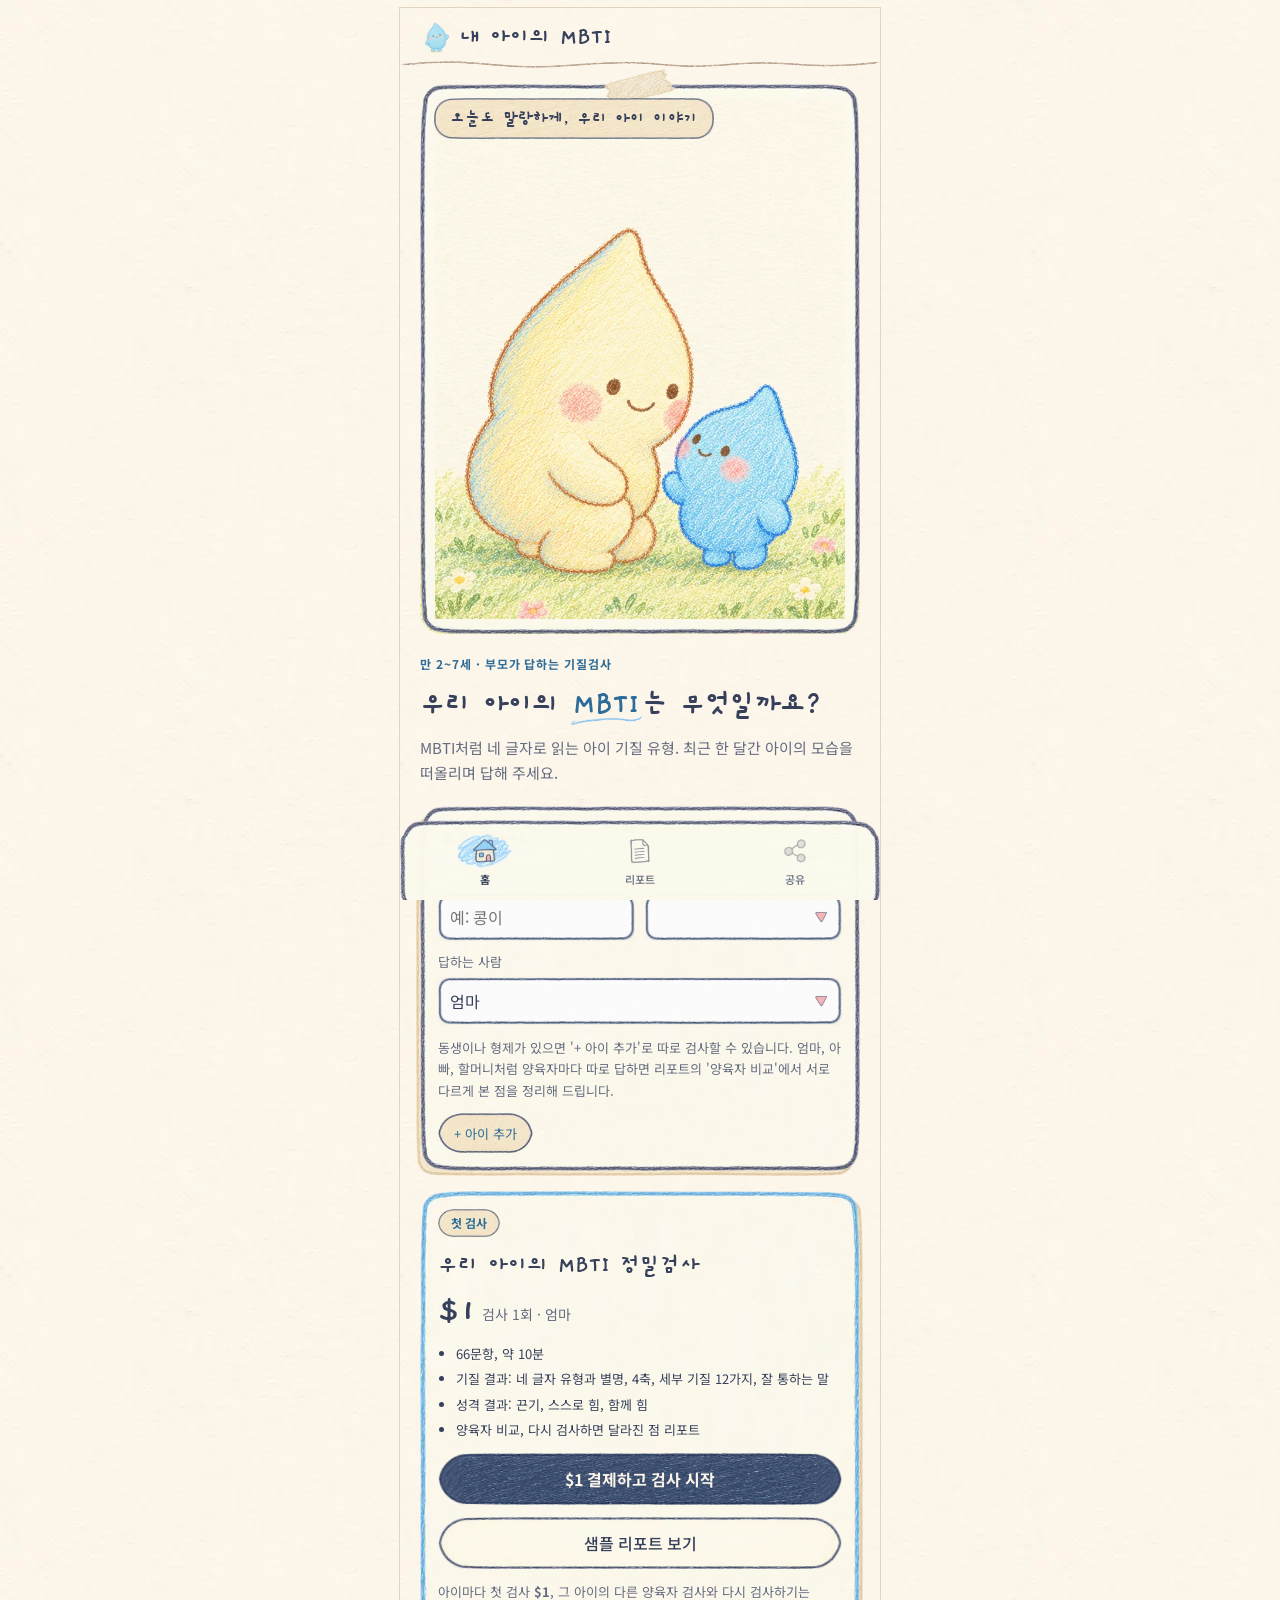
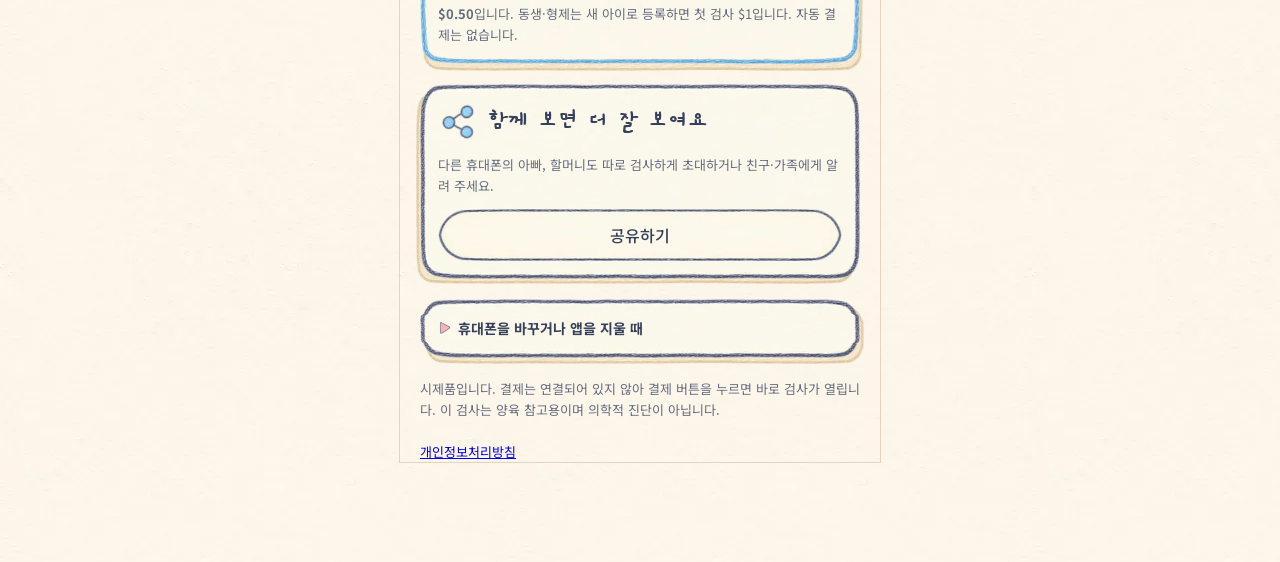
==== index.html @ 3574afdd "자체 도메인 준비: SITE 한곳으로 모으고 tools/set_domain.py(링크·og 태그·CNAME 일괄 변경), 중복 og 태그 정리 Co-Authored-By: Clau" ====
<!doctype html>
<html lang="ko">
<head>
<meta charset="utf-8">
<meta name="viewport" content="width=device-width,initial-scale=1,viewport-fit=cover">
<meta name="theme-color" content="#FBF5EA">
<meta name="apple-mobile-web-app-capable" content="yes">
<meta name="mobile-web-app-capable" content="yes">
<meta name="robots" content="noindex">
<title>내 아이의 MBTI · 영유아 기질검사</title>
<meta name="description" content="내 아이의 MBTI: 만 2~7세 아이의 타고난 기질을 MBTI처럼 네 글자로 읽는 부모용 영유아 기질검사 시제품">
<link rel="icon" type="image/png" href="assets/icon_180.png">
<meta property="og:type" content="website">
<meta property="og:title" content="내 아이의 MBTI · 영유아 기질검사">
<meta property="og:description" content="부모가 답하는 만 2~7세 기질검사. 우리 아이는 어떤 네 글자일까요?">
<meta property="og:image" content="https://kiliuswook.github.io/aigyeol/assets/og.png">
<meta property="og:url" content="https://kiliuswook.github.io/aigyeol/">
<link rel="apple-touch-icon" href="assets/icon_180.png">
</head>
<body>

<meta name="claude:viewport-fit-sides" content="cover">
<link rel="stylesheet" href="https://fonts.googleapis.com/css2?family=Gaegu:wght@400;700&family=Noto+Sans+KR:wght@400;500;700&display=swap">
<style>
/* Art concept C4 "색연필·크레용": warm cream paper, sky blue, pink, leaf green; Gaegu handwritten headings; soft hand-drawn edges; Higgsfield crayon characters. Layout: one narrow phone-first column. */
:root{
  --hero:url(assets/key_home.webp); --paper:url(assets/paper_tile.webp); --head-eb:#8CC4EA;
  --bg:#FBF5EA; --surface:#FFFDF8; --sunk:#F5EDE0; --line:#E2D4BF;
  --fg:#36405A; --muted:#656C80; --accent:#8CC4EA; --accent-ink:#2D6C98; --on-accent:#1F2E45;
  --c1:#DD7356; --c2:#3A9586; --c3:#CF6189; --c4:#4C7CC0; --g:#6A9F45;
  --band:#EFE4D2;
  --display:"Gaegu","Noto Sans KR",sans-serif;
  --body:"Noto Sans KR",system-ui,-apple-system,"Apple SD Gothic Neo",sans-serif;
}
*{box-sizing:border-box}
body{background:var(--bg);color:var(--fg);font-family:var(--body);font-size:15px;line-height:1.65;
  padding-left:max(16px,env(safe-area-inset-left,0px));padding-right:max(16px,env(safe-area-inset-right,0px));padding-block:0 56px}
.wrap{max-width:640px;margin:0 auto;display:flex;flex-direction:column;gap:20px}
header.top{display:flex;align-items:center;justify-content:space-between;gap:12px;padding-block:14px;border-bottom:1px solid var(--line);flex-wrap:wrap}
.brand{font-family:var(--display);font-weight:700;font-size:20px;color:var(--fg);text-decoration:none}
.brand small{font-family:var(--body);font-weight:400;font-size:12px;color:var(--muted);margin-left:6px}
nav{display:flex;gap:4px;flex-wrap:wrap}
nav a{font-size:13px;color:var(--muted);text-decoration:none;padding:6px 10px;border-radius:999px}
nav a.on{background:var(--fg);color:var(--bg)}
h1,h2,h3{font-family:var(--display);text-wrap:balance;margin:0;line-height:1.35}
h1{font-size:28px} h2{font-size:21px} h3{font-size:17px}
p{margin:0}
.muted{color:var(--muted)} .small{font-size:13px}
.eyebrow{font-size:12px;letter-spacing:.08em;color:var(--accent-ink);font-weight:700}
.stack{display:flex;flex-direction:column;gap:12px}
.card{background:var(--surface);border:1px solid var(--line);border-radius:14px;padding:18px;display:flex;flex-direction:column;gap:12px;min-width:0}
.btn{font:inherit;font-weight:700;border:0;border-radius:12px;padding:13px 18px;cursor:pointer;background:var(--accent);color:var(--on-accent);text-align:center;text-decoration:none;display:inline-block}
.btn.ghost{background:transparent;color:var(--fg);border:1px solid var(--line);font-weight:500}
.btn.dark{background:var(--fg);color:var(--bg)}
.btn:focus-visible,a:focus-visible,summary:focus-visible,input:focus-visible,select:focus-visible{outline:3px solid var(--c4);outline-offset:2px}
.row{display:flex;gap:10px;flex-wrap:wrap}
.row>*{flex:1 1 180px}
.two{display:grid;grid-template-columns:repeat(auto-fit,minmax(240px,1fr));gap:14px}
.plan{position:relative}
.plan ul{margin:0;padding-left:18px;display:flex;flex-direction:column;gap:4px}
.tag{display:inline-block;font-size:12px;padding:3px 10px;border-radius:999px;background:var(--sunk);color:var(--fg);border:1px solid var(--line)}
.tags{display:flex;gap:6px;flex-wrap:wrap}
label.f{display:flex;flex-direction:column;gap:4px;font-size:13px;color:var(--muted)}
input,select{font:inherit;padding:10px 12px;border:1px solid var(--line);border-radius:10px;background:var(--surface);color:var(--fg);width:100%}
/* test */
.prog{height:6px;background:var(--sunk);border-radius:99px;overflow:hidden}
.prog i{display:block;height:100%;background:var(--accent);border-radius:99px;transition:width .2s}
.qtext{font-family:var(--display);font-size:22px;line-height:1.5;text-wrap:balance}
.exq{background:var(--sunk);border-radius:10px;padding:10px 12px;font-size:14px;color:var(--muted);min-height:3.6em}
.exq b{color:var(--accent-ink);margin-right:6px;font-size:12px}
.opts{display:flex;flex-direction:column;gap:8px}
.opt{font:inherit;text-align:left;padding:13px 16px;border-radius:12px;border:1px solid var(--line);background:var(--surface);color:var(--fg);cursor:pointer;display:flex;gap:12px;align-items:center}
.opt b{width:26px;height:26px;border-radius:50%;border:1px solid var(--line);display:grid;place-items:center;font-size:13px;flex:none}
.passbar{display:flex;justify-content:space-between;gap:10px;flex-wrap:wrap;align-items:center;background:var(--sunk);border-radius:12px;padding:10px 14px;font-size:13px}
.passbar b{font-variant-numeric:tabular-nums}
.price{font-family:var(--display);font-size:34px;font-weight:700;line-height:1.1}
.price small{font-family:var(--body);font-size:14px;font-weight:400;color:var(--muted);margin-left:6px}
.chips{display:flex;gap:8px;flex-wrap:wrap}
.chip{font:inherit;font-size:13px;padding:8px 12px;border-radius:999px;border:1px solid var(--line);background:var(--surface);color:var(--fg);cursor:pointer}
textarea{font:inherit;padding:12px;border:1px solid var(--line);border-radius:12px;background:var(--surface);color:var(--fg);width:100%;min-height:92px;resize:vertical}
.ans{display:flex;flex-direction:column;gap:12px}
.ans .lab{font-size:12px;font-weight:700;color:var(--accent-ink);letter-spacing:.04em}
.bubble{align-self:flex-end;background:var(--fg);color:var(--bg);border-radius:14px 14px 4px 14px;padding:10px 14px;max-width:90%}
.help{border:2px solid var(--c3);border-radius:14px;padding:16px;display:flex;flex-direction:column;gap:8px}
.btn[disabled]{opacity:.45;cursor:not-allowed}
.opt.unk{border-style:dashed;background:transparent;margin-top:6px}
.opt.sel{border-color:var(--accent);background:var(--sunk)} .opt.sel b{background:var(--accent);color:var(--on-accent);border-color:var(--accent)}
/* report */
.sheet{background:var(--surface);border:1px solid var(--line);border-radius:14px;overflow:hidden}
.sheet-head{background:var(--fg);color:var(--bg);padding:18px;display:flex;flex-direction:column;gap:4px}
.sheet-head .eyebrow{color:var(--head-eb)}
.meta{display:grid;grid-template-columns:repeat(auto-fit,minmax(140px,1fr));border-top:1px solid var(--line)}
.meta div{padding:10px 18px;border-bottom:1px solid var(--line);font-size:13px}
.meta span{display:block;color:var(--muted);font-size:12px}
.type{display:flex;flex-direction:column;gap:10px;align-items:flex-start}
.code{font-family:var(--display);font-weight:700;font-size:54px;letter-spacing:.12em;line-height:1;display:flex}
.code span{display:inline-block}
.bar{display:grid;grid-template-columns:52px 1fr 52px;gap:10px;align-items:center;font-size:13px}
.bar .l{text-align:right} .bar .on{font-weight:700}
.track{position:relative;height:14px;background:var(--sunk);border-radius:99px}
.track .mid{position:absolute;left:40%;width:20%;top:0;bottom:0;background:var(--band)}
.track .fill{position:absolute;top:0;bottom:0;border-radius:99px}
.track .dot{position:absolute;top:50%;width:18px;height:18px;border-radius:50%;transform:translate(-50%,-50%);border:3px solid var(--surface)}
.track.thin{height:8px} .track.thin .dot{width:14px;height:14px}
.legend{display:flex;gap:14px;flex-wrap:wrap;font-size:12px;color:var(--muted)}
.legend i{display:inline-block;width:18px;height:8px;background:var(--band);border-radius:3px;margin-right:5px;vertical-align:middle}
.axis-h{display:flex;align-items:baseline;justify-content:space-between;gap:10px;flex-wrap:wrap}
.pill{font-size:12px;font-weight:700;padding:3px 10px;border-radius:999px;color:var(--surface)}
.sub{display:flex;flex-direction:column;gap:4px}
.sub .nm{display:flex;justify-content:space-between;gap:8px;font-size:13px}
.sub .ends{display:flex;justify-content:space-between;font-size:11px;color:var(--muted)}
details{border-top:1px dashed var(--line);padding-top:10px}
summary{cursor:pointer;font-weight:700;font-size:14px}
details>div{padding-top:10px;display:flex;flex-direction:column;gap:12px}
.say{border-left:3px solid var(--accent);padding:2px 0 2px 12px;font-family:var(--display)}
.avoid{border-left:3px solid var(--line);padding:2px 0 2px 12px;color:var(--muted);text-decoration:line-through;text-decoration-color:var(--line)}
.gauge{display:grid;grid-template-columns:92px 1fr 44px;gap:10px;align-items:center;font-size:13px}
.cmp{display:flex;flex-wrap:wrap;gap:4px 10px;align-items:center;font-size:14px}
.cmp>b{flex:0 0 92px} .cmp .nums{flex:1 1 auto;font-variant-numeric:tabular-nums;font-weight:700} .cmp>p{flex:1 1 100%;margin:0}
.gauge .num{text-align:right;font-variant-numeric:tabular-nums;font-weight:700}
.lock{position:relative;border:1px dashed var(--line);border-radius:14px;padding:16px;display:flex;flex-direction:column;gap:8px;background:var(--sunk)}
.lock h3{font-size:15px;font-family:var(--body);font-weight:700}
.skel{display:flex;flex-direction:column;gap:6px;filter:blur(3px);opacity:.6}
.skel i{display:block;height:9px;border-radius:5px;background:var(--line)}
.note{background:var(--sunk);border-radius:12px;padding:12px 14px;font-size:13px}
.cta{background:var(--fg);color:var(--bg);border-radius:14px;padding:20px;display:flex;flex-direction:column;gap:12px}
.cta .muted{color:var(--bg);opacity:.75}
table{border-collapse:collapse;width:100%;font-size:13px}
th,td{border-bottom:1px solid var(--line);padding:7px 8px;text-align:left;vertical-align:top}
th{color:var(--muted);font-weight:500;font-size:12px}
.tw{overflow-x:auto}
.mk{font-size:11px;padding:1px 6px;border-radius:5px;background:var(--sunk);border:1px solid var(--line);white-space:nowrap}
@media (max-width:420px){ h1{font-size:24px} .code{font-size:44px} .qtext{font-size:19px} }
@media (prefers-reduced-motion:reduce){ *{transition:none!important} }
/* ---- concept C4: 색연필·크레용 ---- */
h1,h2,h3,.brand,.code,.price,.qtext,.say{font-weight:700}
h1,h2,h3,.qtext,.say{word-break:keep-all} h1{font-size:31px;line-height:1.25} h2{font-size:24px} h3{font-size:19px} .qtext{font-size:25px;line-height:1.4} .say{font-size:19px;line-height:1.45}
html,body{background:var(--bg) var(--paper) repeat;background-size:512px}
.card,.sheet,.lock,.cta,.help{border-radius:24px 20px 26px 19px/20px 25px 19px 24px}
.card,.sheet{border:1.5px solid var(--line);box-shadow:2px 3px 0 color-mix(in srgb,var(--line) 85%,transparent)}
.btn{border-radius:999px 940px 999px 960px/999px 980px 940px 999px;border:1.5px solid color-mix(in srgb,var(--accent-ink) 55%,transparent);box-shadow:1px 3px 0 color-mix(in srgb,var(--accent-ink) 40%,transparent)}
.btn.ghost,.btn.dark{box-shadow:none}
.btn.ghost{border:1.5px solid var(--line)}
.opt{border-radius:20px 17px 21px 18px/18px 21px 17px 20px;border-width:1.5px} .exq,.note,.passbar{border-radius:18px 15px 19px 16px}
input,select,textarea{border-radius:14px;border-width:1.5px}
.brand{display:inline-flex;align-items:center;gap:6px;font-size:24px}
.brand img{width:34px;height:34px;object-fit:contain}
.hero{position:relative;aspect-ratio:4/5;border-radius:26px 22px 28px 21px/22px 27px 21px 26px;overflow:hidden;background:var(--sunk) var(--hero) center 58%/cover;box-shadow:2px 3px 0 var(--line);border:1.5px solid var(--line)}
.hero span{position:absolute;left:14px;top:14px;background:color-mix(in srgb,var(--surface) 88%,transparent);color:var(--fg);font-family:var(--display);font-weight:700;font-size:18px;padding:5px 14px;border-radius:999px;border:1.5px solid var(--line)}
.banner{display:block;width:100%;height:auto;aspect-ratio:16/9;object-fit:cover;border-radius:24px 20px 26px 19px/20px 25px 19px 24px;border:1.5px solid var(--line)}
.sheet .banner{border:0;border-radius:0}
.coach-art{display:block;width:180px;height:180px;object-fit:contain;align-self:center;margin-block:-6px}
.type{position:relative}
.masc{position:absolute;right:8px;top:4px;width:112px;height:112px;object-fit:contain}
.type>p,.type>h1{max-width:100%}
.ttl{display:flex;align-items:center;gap:10px}
.ttl img{width:72px;height:72px;flex:none;object-fit:contain}
.tag.tm{display:inline-flex;align-items:center;gap:6px;padding:4px 12px 4px 6px}.tag.tm img{width:44px;height:44px;object-fit:contain}
.empty-m{width:120px;height:120px;align-self:center;object-fit:contain}
@media (max-width:420px){ .masc{width:92px;height:92px;right:4px} h1{font-size:28px} .code{font-size:46px} .qtext{font-size:22px} }
/* ---- app shell ---- */
body{padding-block:0 calc(92px + env(safe-area-inset-bottom,0px));-webkit-tap-highlight-color:transparent}
.wrap{max-width:480px;gap:16px}
body::before{content:"";position:fixed;inset:0 0 auto;height:env(safe-area-inset-top,0px);z-index:10;background:var(--bg)}
header.top{position:sticky;top:env(safe-area-inset-top,0px);z-index:9;background:var(--bg) var(--paper) repeat;background-size:512px;flex-wrap:nowrap;padding-block:10px}
.brand small{display:none}
.hlink{font-size:12px;color:var(--muted);text-decoration:none;border:1px solid var(--line);border-radius:999px;padding:4px 10px;white-space:nowrap}
#nav{position:fixed;left:50%;transform:translateX(-50%);bottom:0;width:min(100%,480px);z-index:20;display:grid;grid-template-columns:repeat(3,1fr);gap:0;
  background:var(--surface);border:1px solid var(--line);border-bottom:0;border-radius:22px 22px 0 0;
  padding:8px max(8px,env(safe-area-inset-right,0px)) calc(8px + env(safe-area-inset-bottom,0px)) max(8px,env(safe-area-inset-left,0px));box-shadow:0 -6px 18px color-mix(in srgb,var(--fg) 8%,transparent)}
#nav a{display:flex;flex-direction:column;align-items:center;gap:2px;font-size:11px;font-weight:500;color:var(--muted);padding:4px 2px;border-radius:14px;background:none;min-height:52px}
#nav a .ic{display:grid;place-items:center;width:52px;height:30px;border-radius:999px;transition:background .15s}
#nav a.on{background:none;color:var(--fg);font-weight:700}
#nav a.on .ic{background:var(--accent);color:var(--on-accent)}
body[data-view="test"] #nav,body[data-view="pay"] #nav{display:none}
body[data-view="test"] .hlink{display:none}
#app>*{animation:rise .28s ease both}
@keyframes rise{from{opacity:.0;transform:translateY(10px)}to{opacity:1;transform:none}}
.btn{min-height:52px;display:inline-flex;align-items:center;justify-content:center;font-size:16px;transition:transform .08s}
.btn:active,.opt:active,.chip:active{transform:scale(.97)}
.opt{min-height:56px;font-size:16px;transition:transform .08s}
.chip{min-height:40px}
.row>*{flex:1 1 140px}
.two{grid-template-columns:1fr}
input,select,textarea{font-size:16px;min-height:48px}
.qhelp{border-top:0;padding-top:0}.qhelp summary{font-weight:500;font-size:13px;color:var(--muted)}
.testbar{position:fixed;left:50%;transform:translateX(-50%);bottom:0;width:min(100%,480px);z-index:20;display:flex;gap:10px;background:var(--bg);
  padding:10px max(16px,env(safe-area-inset-right,0px)) calc(10px + env(safe-area-inset-bottom,0px)) max(16px,env(safe-area-inset-left,0px));border-top:1px solid var(--line)}
.testbar .btn{flex:1}
.stickycta{position:fixed;left:50%;transform:translateX(-50%);bottom:calc(78px + env(safe-area-inset-bottom,0px));width:min(100%,480px);z-index:19;animation:none!important;
  padding:0 max(16px,env(safe-area-inset-right,0px)) 0 max(16px,env(safe-area-inset-left,0px))}
.stickycta .btn{width:100%;box-shadow:0 6px 18px color-mix(in srgb,var(--accent-ink) 35%,transparent)}
@media (min-width:700px){ body{background:var(--sunk)} .wrap{background:var(--bg) var(--paper) repeat;background-size:512px;min-height:100vh;padding-inline:20px;box-shadow:0 0 0 1px var(--line)} header.top{margin-inline:-20px;padding-inline:20px} }
@media (prefers-reduced-motion:reduce){ #app>*{animation:none} }
.microw{display:flex;flex-direction:column;align-items:stretch;gap:8px} .mic{justify-content:center}
.mic{flex:none;display:inline-flex;align-items:center;gap:8px;min-height:48px;padding:0 16px;border-radius:999px;border:2px solid var(--accent);background:var(--surface);color:var(--fg);font:inherit;font-weight:700;font-size:15px;cursor:pointer;transition:transform .08s}
.mic:active{transform:scale(.97)} .mic:disabled{opacity:.5}
.mic.on{background:var(--accent);color:var(--on-accent);animation:micp 1.4s ease-in-out infinite}
@keyframes micp{0%,100%{box-shadow:0 0 0 0 color-mix(in srgb,var(--accent) 60%,transparent)}50%{box-shadow:0 0 0 10px transparent}}
@media (prefers-reduced-motion:reduce){ .mic.on{animation:none} }

/* ---- 손그림 UI (c4_ui, 힉스필드 GPT Image 2.5): 9-slice 테두리 그림, 크레용 막대·점, 손그림 아이콘 ---- */
html,body{background:var(--bg) var(--paper) repeat;background-size:512px}
header.top{border-bottom:0;background:url(assets/ui/d_wave.webp) left bottom/100% 7px no-repeat,var(--bg) var(--paper) repeat;background-size:100% 7px,512px}
/* 카드: 손그림 틀(::before) + 아래에 살짝 비껴 깔린 종이(::after) */
.card,.sheet{position:relative;isolation:isolate;border:0;background:none;box-shadow:none;border-radius:0}
.card::before,.sheet::before{content:"";position:absolute;inset:0;z-index:-1;pointer-events:none;border:0 solid transparent;border-image:url(assets/ui/card.webp) 22 fill / 15px / 0 stretch;border-radius:0;box-shadow:none;background:none}
.card::after,.sheet::after{content:"";position:absolute;inset:6px -4px -6px 5px;z-index:-2;pointer-events:none;border:0 solid transparent;border-image:url(assets/ui/box_soft.webp) 27 fill / 14px / 0 stretch;border-radius:0;box-shadow:none;background:none;opacity:.9}
.card:nth-of-type(even)::after{inset:7px 5px -5px -4px}
.card:nth-of-type(3n)::after{inset:5px -3px -7px 2px}
.card.plan[style*="accent"]::before{border-image-source:url(assets/ui/card_blue.webp);border-image-slice:23 fill}
.sheet{padding:12px;overflow:visible}
.sheet .banner{margin:0}
.sheet-head{border:0 solid transparent;border-image:url(assets/ui/box_dark.webp) 30 fill / 14px / 0 stretch;border-radius:0;box-shadow:none;background:none;margin-top:10px;padding:18px 20px;color:var(--bg)}
.meta{border-top:0} .meta div{border-bottom:1px dashed var(--line)}
.cta{border:0 solid transparent;border-image:url(assets/ui/box_dark.webp) 30 fill / 15px / 0 stretch;border-radius:0;box-shadow:none;background:none;padding:24px 22px}
.lock{border:0 solid transparent;border-image:url(assets/ui/box_lock.webp) 23 fill / 13px / 0 stretch;border-radius:0;box-shadow:none;background:none} .lock h3{display:flex;align-items:center;gap:8px} .ico{width:22px;height:22px;flex:none}
.note,.exq,.passbar{border:0 solid transparent;border-image:url(assets/ui/box_soft.webp) 27 fill / 12px / 0 stretch;border-radius:0;box-shadow:none;background:none}
.help{border:0 solid transparent;border-image:url(assets/ui/box_pink.webp) 25 fill / 14px / 0 stretch;border-radius:0;box-shadow:none;background:none}
.bubble{border:0 solid transparent;border-image:url(assets/ui/bubble.webp) 81 fill / 26px / 0 stretch;border-radius:0;box-shadow:none;background:none;color:var(--bg);padding:12px 22px 22px 16px}
/* 버튼 */
.btn{border:0 solid transparent;border-image:url(assets/ui/btn_blue.webp) 60 fill / 26px / 0 stretch;border-radius:0;box-shadow:none;background:none;color:var(--on-accent)}
.btn.ghost{border:0 solid transparent;border-image:url(assets/ui/btn_ghost.webp) 61 fill / 26px / 0 stretch;border-radius:0;box-shadow:none;background:none;color:var(--fg);font-weight:500}
.btn.dark{border:0 solid transparent;border-image:url(assets/ui/btn_dark.webp) 60 fill / 26px / 0 stretch;border-radius:0;box-shadow:none;background:none;color:var(--bg)}
.btn:active,.opt:active,.chip:active{transform:translateY(1px) rotate(-.4deg);filter:brightness(.95)}
.stickycta .btn{box-shadow:none}
.stickycta .btn::after{content:"";width:22px;height:22px;margin-left:8px;background:url(assets/ui/i_arrow_r.webp) center/contain no-repeat}
[data-back]::before{content:"";width:20px;height:20px;margin-right:6px;background:url(assets/ui/i_arrow_l.webp) center/contain no-repeat}
[data-retest]::before{content:"";width:20px;height:20px;margin-right:6px;flex:none;background:url(assets/ui/i_retry.webp) center/contain no-repeat}
#askf .btn:not(.ghost)::after{content:"";width:20px;height:20px;margin-left:8px;background:url(assets/ui/i_send.webp) center/contain no-repeat}
.mic{border:0 solid transparent;border-image:url(assets/ui/btn_ghost.webp) 61 fill / 24px / 0 stretch;border-radius:0;box-shadow:none;background:none;animation:none}
.mic.on{border:0 solid transparent;border-image:url(assets/ui/btn_blue.webp) 60 fill / 24px / 0 stretch;border-radius:0;box-shadow:none;background:none;color:var(--on-accent);animation:wig 1.2s ease-in-out infinite}
.mic img{width:24px;height:24px}
@keyframes wig{0%,100%{transform:rotate(-1.2deg)}50%{transform:rotate(1.2deg)}}
/* 검사 선택지 */
.opt{border:0 solid transparent;border-image:url(assets/ui/opt.webp) 30 fill / 13px / 0 stretch;border-radius:0;box-shadow:none;background:none}
.opt.sel{border:0 solid transparent;border-image:url(assets/ui/opt_sel.webp) 32 fill / 13px / 0 stretch;border-radius:0;box-shadow:none;background:none}
.opt.unk{border:0 solid transparent;border-image:url(assets/ui/opt_unk.webp) 31 fill / 13px / 0 stretch;border-radius:0;box-shadow:none;background:none;margin-top:6px}
.opt b{border:0;background:url(assets/ui/dot_ring.webp) center/100% 100% no-repeat;font-family:var(--display);font-size:16px}
.opt.sel b{background-image:url(assets/ui/dot_sky.webp);color:var(--fg)}
.opt.sel::after{content:"";margin-left:auto;width:24px;height:24px;flex:none;background:url(assets/ui/i_check.webp) center/contain no-repeat}
.prog{height:14px;border:0 solid transparent;border-image:url(assets/ui/track.webp) 25 fill / 7px / 0 stretch;border-radius:0;box-shadow:none;background:none;overflow:visible}
.prog i{background:url(assets/ui/bar_sky.webp) center/100% 100% no-repeat;border-radius:0}
/* 배지·칩 */
.tag,.mk{border:0 solid transparent;border-image:url(assets/ui/tag.webp) 33 fill / 13px / 0 stretch;border-radius:0;box-shadow:none;background:none} .tag{padding:4px 13px} .mk{border-image-width:9px;padding:1px 8px}
.tag.tm{padding:4px 14px 4px 8px}
.tag[style]{background:none!important;border-color:transparent!important;color:var(--accent-ink)!important;font-weight:700}
.chip{border:0 solid transparent;border-image:url(assets/ui/tag.webp) 33 fill / 20px / 0 stretch;border-radius:0;box-shadow:none;background:none;padding:8px 16px}
.pill{border:0 solid transparent;border-image:url(assets/ui/tag.webp) 33 fill / 13px / 0 stretch;border-radius:0;box-shadow:none;background:none;color:var(--fg);padding:4px 13px 4px 28px;position:relative}
.pill::before{content:"";position:absolute;left:10px;top:50%;width:13px;height:13px;transform:translateY(-50%)}
.pill.c1::before{background:url(assets/ui/dot_c1.webp) center/contain} .pill.c2::before{background:url(assets/ui/dot_c2.webp) center/contain}
.pill.c3::before{background:url(assets/ui/dot_c3.webp) center/contain} .pill.c4::before{background:url(assets/ui/dot_c4.webp) center/contain}
/* 축 막대 */
.track{border:0 solid transparent;border-image:url(assets/ui/track.webp) 25 fill / 7px / 0 stretch;border-radius:0;box-shadow:none;background:none}
.track.thin{border-image-width:4px}
.track .mid{background:color-mix(in srgb,#B9A88F 20%,transparent);border-radius:3px}
.track .fill{opacity:.55;border-radius:0;background:center/100% 100% no-repeat}
.fill.c1{background-image:url(assets/ui/bar_c1.webp)} .fill.c2{background-image:url(assets/ui/bar_c2.webp)} .fill.c3{background-image:url(assets/ui/bar_c3.webp)} .fill.c4{background-image:url(assets/ui/bar_c4.webp)}
.fill.g{background-image:url(assets/ui/bar_g.webp);opacity:1}
.track .dot{border:0;width:22px;height:22px;background:center/100% 100% no-repeat}
.track.thin .dot{width:16px;height:16px}
.dot.c1{background-image:url(assets/ui/dot_c1.webp)} .dot.c2{background-image:url(assets/ui/dot_c2.webp)} .dot.c3{background-image:url(assets/ui/dot_c3.webp)} .dot.c4{background-image:url(assets/ui/dot_c4.webp)}
.legend i{background:url(assets/ui/bar_sand.webp) center/100% 100% no-repeat;border-radius:0}
/* 입력칸 */
input,select,textarea{border:0 solid transparent;border-image:url(assets/ui/input.webp) 23 fill / 11px / 0 stretch;border-radius:0;box-shadow:none;background:none}
select{appearance:none;-webkit-appearance:none;padding-right:38px}
label.f:has(select){position:relative}
label.f:has(select)::after{content:"";position:absolute;right:14px;bottom:17px;width:14px;height:14px;background:url(assets/ui/i_tri_down.webp) center/contain no-repeat;pointer-events:none}
/* 펼치기·구분선·인용 */
details{border-top:0;background:url(assets/ui/d_wave.webp) left top/100% 6px no-repeat;padding-top:14px}
summary{list-style:none;display:flex;align-items:center;gap:6px} summary::-webkit-details-marker{display:none}
summary::before{content:"";width:14px;height:14px;flex:none;background:url(assets/ui/i_tri.webp) center/contain no-repeat;transition:transform .15s}
details[open]>summary::before{transform:rotate(90deg)}
.say{border-left:0;background:url(assets/ui/bar_sky_v.webp) left center/7px 100% no-repeat;padding-left:16px}
.avoid{border-left:0;background:url(assets/ui/bar_sand_v.webp) left center/6px 100% no-repeat;padding-left:16px}
/* 하단 탭바·검사 바 */
#nav{border:0 solid transparent;border-image:url(assets/ui/card.webp) 22 fill / 15px 15px 0 15px / 0 stretch;border-radius:0;box-shadow:none;background:none;padding-top:10px}
#nav a .ic{width:56px;height:34px;background:none;border-radius:0}
#nav a .ic img{width:28px;height:28px}
#nav a .on-i,#nav a.on .off-i{display:none} #nav a.on .on-i{display:block}
#nav a.on .ic{background:url(assets/ui/d_blob.webp) center/100% 100% no-repeat;color:inherit}
.testbar{border-top:0;background:url(assets/ui/d_wave.webp) left top/100% 7px no-repeat,var(--bg) var(--paper) repeat;background-size:100% 7px,512px}
/* 그림 틀·테이프·클립 */
.hero{border:0;box-shadow:none;border-radius:22px;overflow:visible}
.hero::before{content:"";position:absolute;inset:0;pointer-events:none;border:0 solid transparent;border-image:url(assets/ui/card.webp) 22 / 15px / 0 stretch}
.hero::after{content:"";position:absolute;top:-14px;left:50%;width:118px;height:36px;transform:translateX(-50%) rotate(-3deg);background:url(assets/ui/d_tape.webp) center/contain no-repeat;pointer-events:none}
.hero span{z-index:1;border:0;background:none;border:0 solid transparent;border-image:url(assets/ui/tag.webp) 33 fill / 16px / 0 stretch;border-radius:0;box-shadow:none;background:none;padding:6px 16px}
.banner{position:relative;margin:0;border:0;aspect-ratio:auto}
.banner img{display:block;width:100%;height:auto;aspect-ratio:16/9;object-fit:cover;border-radius:20px}
.banner::before{content:"";position:absolute;inset:0;pointer-events:none;border:0 solid transparent;border-image:url(assets/ui/card.webp) 22 / 14px / 0 stretch}
.clip{position:absolute;top:-16px;left:22px;width:26px;height:58px;background:url(assets/ui/d_clip.webp) center/contain no-repeat;transform:rotate(-8deg);z-index:2}
.masc{transform:rotate(4deg)}
.mbti{color:var(--accent-ink);white-space:nowrap;padding:0 2px 6px;background:url(assets/ui/d_underline.webp) left bottom/100% 9px no-repeat}
/* 리포트 탭(기질 / 성격): 손그림 꼬리표 틀, 고른 탭은 하늘색 크레용 버튼. 폭 360에서도 한 줄 */
.rtabs{display:flex;gap:8px}
.rtab{flex:1 1 0;min-width:max-content;min-height:50px;padding:6px 10px;font:inherit;font-family:var(--display);font-weight:700;font-size:19px;line-height:1.2;white-space:nowrap;color:var(--muted);cursor:pointer;
  border:0 solid transparent;border-image:url(assets/ui/tag.webp) 33 fill / 20px / 0 stretch;border-radius:0;box-shadow:none;background:none;transition:transform .08s}
.rtab[aria-selected="true"]{color:var(--on-accent);border-image-source:url(assets/ui/btn_blue.webp);border-image-slice:60 fill;border-image-width:24px}
.rtab:active{transform:translateY(1px) rotate(-.4deg)}
.rtab:focus-visible{outline:3px solid var(--c4);outline-offset:2px}
.rpanel[hidden]{display:none}
@media (max-width:420px){ .rtab{font-size:17px;padding:6px 8px} }
/* 리포트 탭 4칸(기질 / 성격 / 양육자 비교 / 달라진 점): 2칸씩 두 줄 */
.rtabs{display:grid;grid-template-columns:1fr 1fr}
.rtab{min-width:0}
/* 양육자 고르기 칩: 고른 사람은 하늘색 크레용 버튼 */
.chip[aria-pressed="true"]{border-image-source:url(assets/ui/btn_blue.webp);border-image-slice:60 fill;color:var(--on-accent);font-weight:700}
.chip.add{color:var(--accent-ink)}
/* 다시 검사할 때 선택지 옆 표시: 지난번 내 답, 다른 양육자의 답 */
.omk{margin-left:auto;display:flex;flex-wrap:wrap;gap:4px;justify-content:flex-end;max-width:52%}
.omk .mk{font-size:12px;line-height:1.5}
.omk .mk.me{color:var(--accent-ink);font-weight:700}
.opt:has(.omk)::after{margin-left:6px}
/* 이전 점(빈 동그라미)과 지금 점을 한 막대에 */
.track .dot.was{background-image:url(assets/ui/dot_ring.webp);z-index:1}
.track .dot{z-index:2}
.cgrow{display:grid;grid-template-columns:76px 1fr 34px;gap:10px;align-items:center;font-size:13px}
.cgrow .num{text-align:right;font-variant-numeric:tabular-nums;font-weight:700}
.dq{display:flex;flex-direction:column;gap:4px;padding-block:8px;background:url(assets/ui/d_wave.webp) left top/100% 5px no-repeat}
.dq:first-child{background:none}
.dq .who{display:flex;flex-wrap:wrap;gap:4px 12px;font-size:13px}
.dq .who b{color:var(--accent-ink)}
.cgst{display:flex;align-items:center;gap:10px;font-size:14px}
.cgst img{width:40px;height:40px;object-fit:contain;flex:none}
.cgst .muted{margin-left:auto;text-align:right}
#nav a[data-v="share"] .off-i{opacity:.55;filter:grayscale(1)}
.btn.kakao{background:#FEE500;color:#191600;border-color:#FEE500}
.btn.kakao{border:0 solid transparent;border-image:none;border-radius:16px 13px 17px 14px;box-shadow:inset 0 0 0 2px #191600}
.sharecard{display:flex;flex-direction:column;align-items:center;text-align:center;gap:6px;padding:8px 0}
.sharecard .masc{position:static;transform:none;margin:0 auto;width:120px;height:120px}
.btn.kakao{width:100%}
.ttl{display:flex;align-items:center;gap:10px}
.ttl img{width:40px;height:40px;object-fit:contain}
#toast{position:fixed;left:50%;bottom:calc(90px + env(safe-area-inset-bottom,0px));transform:translate(-50%,20px);max-width:min(440px,calc(100% - 32px));background:var(--fg);color:var(--bg);padding:12px 16px;border-radius:14px;font-size:14px;opacity:0;pointer-events:none;transition:opacity .2s,transform .2s;z-index:40}
#toast.on{opacity:1;transform:translate(-50%,0)}
.filebtn{position:relative;overflow:hidden}
.filebtn input{position:absolute;inset:0;opacity:0;cursor:pointer}
</style>

<div class="wrap">
  <header class="top">
    <a class="brand" href="#home"><img src="assets/mascot_child.webp" alt="" width="34" height="34">내 아이의 MBTI <small>영유아 기질검사</small></a>

  </header>
  <main id="app" class="stack" style="gap:20px"></main>
  <nav id="nav" aria-label="주요 화면"><a href="#home" data-v="home"><span class="ic"><img class="off-i" src="assets/ui/i_home_off.webp" alt="" width="28" height="28"><img class="on-i" src="assets/ui/i_home.webp" alt="" width="28" height="28"></span>홈</a><a href="#report" data-v="report"><span class="ic"><img class="off-i" src="assets/ui/i_doc_off.webp" alt="" width="28" height="28"><img class="on-i" src="assets/ui/i_doc.webp" alt="" width="28" height="28"></span>리포트</a><a href="#share" data-v="share"><span class="ic"><img class="off-i" src="assets/ui/i_share.webp" alt="" width="28" height="28"><img class="on-i" src="assets/ui/i_share.webp" alt="" width="28" height="28"></span>공유</a></nav>
</div>

<script>
/* ---------- 검사 데이터 ---------- */
// 문항: [문장, 역채점(1), 무료검사 포함(1)]
const AX = [
 {id:'A',H:'E',L:'I',hi:'탐험',lo:'관찰',q:'새로운 것 앞에서',c:'--c1',subs:[
  {n:'새로움에 다가가기',lo:'지켜보고 시작',hi:'먼저 해 보기',items:[
   ['처음 가 본 장소에서도 금방 여기저기 돌아다니며 살펴본다.',0,1],
   ['새로운 장난감이나 놀이를 보면 설명을 듣기 전에 먼저 만져 본다.',0,0],
   ['처음 해 보는 활동은 한동안 지켜본 뒤에야 참여한다.',1,0],
   ['익숙한 놀이보다 새로운 놀이를 더 찾는다.',0,0]]},
  {n:'활동 에너지',lo:'차분한 놀이',hi:'몸으로 놀기',items:[
   ['가만히 앉아 있기보다 몸을 움직이며 노는 것을 좋아한다.',0,1],
   ['집 안에서도 뛰거나 기어오르는 일이 많다.',0,0],
   ['책 보기나 퍼즐처럼 조용한 놀이를 오래 즐긴다.',1,0],
   ['하루 종일 놀고도 에너지가 남아 보인다.',0,0]]},
  {n:'사람에게 다가가기',lo:'천천히 친해짐',hi:'먼저 다가감',items:[
   ['처음 만난 또래에게 먼저 다가가 말을 걸거나 같이 논다.',0,1],
   ['낯선 어른이 말을 걸면 부모 뒤로 숨거나 대답을 망설인다.',1,0],
   ['여러 사람이 모인 자리에서 더 신이 난다.',0,0],
   ['새 친구와 편해지는 데 시간이 걸린다.',1,0]]}]},
 {id:'B',H:'S',L:'N',hi:'섬세',lo:'무던',q:'자극을 느끼는 정도',c:'--c2',subs:[
  {n:'감각 민감성',lo:'둔감한 편',hi:'예민한 편',items:[
   ['옷의 상표나 양말 솔기 같은 작은 촉감을 불편해한다.',0,1],
   ['큰 소리나 밝은 빛에 깜짝 놀라거나 싫어한다.',0,0],
   ['음식의 맛이나 식감이 조금만 달라도 알아챈다.',0,0],
   ['옷이 젖거나 손이 더러워져도 별로 신경 쓰지 않는다.',1,0]]},
  {n:'변화 알아차림',lo:'지나치는 편',hi:'금방 알아챔',items:[
   ['집 안 물건의 위치가 바뀌면 금방 알아챈다.',0,1],
   ['부모의 표정이나 목소리가 달라지면 바로 눈치챈다.',0,0],
   ['주변이 시끄럽거나 어수선해도 하던 일을 그대로 이어 간다.',1,0],
   ['작은 소리나 냄새에도 "이게 뭐야?" 하고 반응한다.',0,0]]},
  {n:'마음의 흔들림',lo:'금방 털어냄',hi:'오래 담아 둠',items:[
   ['사소한 일에도 쉽게 속상해하거나 걱정한다.',0,1],
   ['넘어지거나 실수해도 금방 털고 일어난다.',1,0],
   ['무서운 장면이나 이야기를 오래 기억하고 다시 이야기한다.',0,0],
   ['혼나거나 지적받으면 한참 마음에 담아 둔다.',0,0]]}]},
 {id:'C',H:'F',L:'T',hi:'표현',lo:'잔잔',q:'감정을 드러내는 방식',c:'--c3',subs:[
  {n:'감정 표현의 크기',lo:'작게 드러냄',hi:'크게 드러냄',items:[
   ['기쁠 때 소리를 지르거나 펄쩍 뛰며 온몸으로 표현한다.',0,1],
   ['화가 나거나 속상하면 주변 사람이 다 알 만큼 크게 드러낸다.',0,0],
   ['기분이 좋든 나쁘든 겉으로는 크게 티가 나지 않는다.',1,0],
   ['웃음소리나 울음소리가 큰 편이다.',0,0]]},
  {n:'마음 나누기',lo:'속으로 간직',hi:'먼저 이야기',items:[
   ['있었던 일이나 자기 기분을 먼저 이야기한다.',0,1],
   ['속상한 일이 있어도 물어보기 전에는 말하지 않는다.',1,0],
   ['안아 달라거나 같이 있어 달라는 표현을 자주 한다.',0,0],
   ['자기가 만든 것이나 한 일을 보여 주며 반응을 기다린다.',0,0]]},
  {n:'감정의 여운',lo:'금방 가라앉음',hi:'오래 이어짐',items:[
   ['한번 울거나 화가 나면 가라앉는 데 시간이 걸린다.',0,1],
   ['속상한 일이 있어도 다른 것에 금방 관심을 돌린다.',1,0],
   ['신나는 일이 있으면 한참 들떠 있어 진정시키기 어렵다.',0,0],
   ['감정이 올라와도 잠깐이면 평소 모습으로 돌아온다.',1,0]]}]},
 {id:'D',H:'J',L:'P',hi:'리듬',lo:'자유',q:'일상을 꾸리는 방식',c:'--c4',subs:[
  {n:'생활 리듬',lo:'날마다 다름',hi:'규칙적',items:[
   ['졸려 하는 시간과 배고파하는 시간이 매일 비슷하다.',0,1],
   ['잠드는 시간이 날마다 들쑥날쑥하다.',1,0],
   ['평소 일과가 바뀌면 컨디션이 흐트러진다.',0,0],
   ['식사량이 날마다 많이 다르다.',1,0]]},
  {n:'전환과 예고',lo:'바로 넘어감',hi:'예고가 필요',items:[
   ['놀이를 끝내야 할 때 미리 알려 주면 훨씬 잘 받아들인다.',0,1],
   ['갑자기 계획이 바뀌어도 금방 따라온다.',1,0],
   ['"다음엔 뭐 해?" 하고 순서를 미리 알고 싶어 한다.',0,0],
   ['하던 일을 중간에 멈추고 다른 일로 넘어가는 것을 어려워한다.',0,0]]},
  {n:'순서와 정돈',lo:'그때그때',hi:'정해진 대로',items:[
   ['물건을 늘 두던 자리에 두거나 정해진 순서대로 하려고 한다.',0,1],
   ['놀이 규칙이나 약속이 달라지면 "그게 아니야" 하고 바로잡으려 한다.',0,0],
   ['그때그때 떠오르는 대로 놀이를 바꾸어 간다.',1,0],
   ['장난감을 종류별로 나누거나 줄 세우는 것을 좋아한다.',0,0]]}]}
];
const GR = [
 {id:'G1',n:'끈기',d:'어려워도 다시 해 보는 힘',items:[
  ['잘 안 되는 일도 여러 번 다시 해 본다.',0],['시작한 놀이나 만들기를 끝까지 마치려고 한다.',0],
  ['어려워 보이면 금방 "못 해" 하고 그만둔다.',1],['좋아하는 활동에는 오랫동안 집중한다.',0],
  ['방해를 받아도 하던 일로 다시 돌아온다.',0],['조금만 지루해지면 다른 것으로 옮겨 간다.',1]],
  lv:[['어려운 일 앞에서 금방 손을 놓는 편입니다.','이 시기에는 자연스러운 모습입니다. 결과보다 다시 해 본 행동을 칭찬하고, 성공할 수 있는 쉬운 단계부터 시작하세요. "한 번만 더 해 볼까?"가 "끝까지 해"보다 잘 통합니다.'],
      ['좋아하는 일에는 끈기를 보이고, 어려운 일에서는 도움이 필요합니다.','과제를 작은 단계로 나누어 "한 칸만 더"를 경험하게 해 주세요. 중간에 쉬었다 다시 돌아오는 것도 끈기입니다.'],
      ['어려워도 다시 해 보고 끝까지 마치려는 힘이 탄탄합니다.','몰입이 깊은 만큼 중간에 멈추기를 힘들어할 수 있습니다. 완벽하게 하려다 지치지 않도록 "여기까지 해도 충분해"를 알려 주세요.']]},
 {id:'G2',n:'스스로 힘',d:'스스로 정하고 해내는 힘',items:[
  ['옷 입기나 정리하기를 스스로 하려고 한다.',0],['무엇을 하고 싶은지 분명하게 말한다.',0],
  ['작은 일도 어른이 대신 해 주기를 바란다.',1],['실수해도 "다시 하면 돼" 하는 태도를 보인다.',0],
  ['스스로 해낸 일을 뿌듯해한다.',0],['무엇을 할지 스스로 정하지 못해 한참 망설인다.',1]],
  lv:[['아직은 어른의 도움과 결정을 많이 필요로 합니다.','대신 해 주기 전에 10초만 기다려 주세요. 양말 한 짝처럼 아주 작은 일을 스스로 끝내는 경험이 쌓이면 달라집니다.'],
      ['익숙한 일은 스스로 하고, 낯선 일에서는 어른을 찾습니다.','둘 중 하나 고르기처럼 작은 선택부터 맡겨 보세요. 고른 결과를 어른이 바꾸지 않는 것이 중요합니다.'],
      ['스스로 정하고 스스로 해내려는 힘이 탄탄합니다.','선택권을 넓혀 주되 안전과 관련된 규칙은 분명히 해 주세요. "내가 할 거야"가 강해 실랑이가 생길 때는 시간을 넉넉히 잡는 것이 가장 쉽습니다.']]},
 {id:'G3',n:'함께 힘',d:'마음을 살피고 맞춰 가는 힘',items:[
  ['친구나 가족이 울면 다가가 위로하려 한다.',0],['장난감이나 간식을 나누어 준다.',0],
  ['차례를 기다리는 것을 매우 힘들어한다.',1],['다른 사람이 싫어하는 행동을 알려 주면 멈추려고 한다.',0],
  ['함께 놀 때 친구의 생각도 받아들인다.',0],['자기 뜻대로 되지 않으면 놀이를 그만둔다.',1]],
  lv:[['아직은 자기 욕구가 먼저입니다.','어린 연령에서는 흔한 모습입니다. "친구가 속상한 얼굴이네"처럼 표정을 말로 짚어 주고, 짧은 차례 기다리기부터 놀이로 연습하세요.'],
      ['기분이 좋을 때는 잘 나누고 기다리지만, 원하는 것이 클 때는 어렵습니다.','번갈아 쌓기나 보드게임처럼 차례가 눈에 보이는 놀이가 좋습니다. 기다린 순간을 바로 알아봐 주세요.'],
      ['다른 사람의 마음을 살피고 함께 맞춰 가는 힘이 탄탄합니다.','양보만 하다 자기 마음을 놓치지 않도록 "싫어", "나도 하고 싶어"를 말하는 연습도 함께 해 주세요.']]}
];
const P = {
 E:{tags:['먼저 해 보는','에너지 넘치는','사람을 좋아하는'],sum:'새로운 장소, 놀이, 사람 앞에서 먼저 움직입니다. 몸으로 부딪치며 배우는 아이입니다.',det:'탐험 성향이 높은 아이는 낯선 자극을 위협보다 기회로 받아들입니다. 설명을 듣기보다 직접 해 보면서 익히고, 활동량이 많아 하루에 몸을 충분히 쓸 시간이 필요합니다. 살피기 전에 움직이는 일이 있어 안전 규칙은 짧고 분명하게, 미리 정해 두는 편이 효과적입니다.',st:'새 환경에 빨리 적응하고 도전을 즐깁니다.',wa:'움직이기 전에 멈추고 살피는 연습이 필요합니다.',say:'먼저 해 보고 싶구나. 딱 하나만 약속하고 시작하자.',no:'가만히 좀 있어!',ph:'새로운 것에 먼저 뛰어들고'},
 I:{tags:['신중한','지켜보는','깊이 익히는'],sum:'충분히 지켜보고 준비가 되면 움직입니다. 한번 익숙해지면 깊이 빠져듭니다.',det:'관찰 성향이 높은 아이는 새 상황에서 정보를 먼저 모읍니다. 소심해서가 아니라 자기만의 안전 확인 절차입니다. 재촉하면 더 움츠러들고, 기다려 주면 스스로 나섭니다. 새 장소에는 조금 일찍 도착해 둘러볼 시간을 주고, 처음 만나는 사람 앞에서 인사를 강요하지 않는 것이 도움이 됩니다.',st:'신중하고 실수가 적으며 익숙한 것에 깊이 몰입합니다.',wa:'새 환경에서는 적응할 시간을 넉넉히 주어야 합니다.',say:'먼저 보고 있어도 돼. 하고 싶어지면 말해 줘.',no:'다른 애들은 다 하는데 너는 왜 안 해?',ph:'충분히 지켜본 뒤 움직이고'},
 S:{tags:['잘 알아차리는','감각이 예민한','마음이 여린'],sum:'소리, 촉감, 분위기의 작은 차이를 잘 느낍니다. 그만큼 쉽게 지치기도 합니다.',det:'섬세 성향이 높은 아이는 같은 자극을 더 크게, 더 자세히 받아들입니다. 옷의 촉감이나 시끄러운 장소가 힘든 것은 고집이 아니라 실제로 불편하기 때문입니다. 자극이 많은 날 뒤에는 조용히 쉬는 시간을 넣어 주세요. 이 민감함은 자라면서 관찰력, 공감, 미적 감각의 바탕이 됩니다.',st:'관찰력이 좋고 다른 사람의 기분을 잘 알아차립니다.',wa:'자극이 많은 곳에서 빨리 지치므로 쉬는 시간이 필요합니다.',say:'그게 불편했구나. 어떤 느낌인지 말해 줄래?',no:'별것도 아닌데 왜 그래?',ph:'작은 변화도 놓치지 않으며'},
 N:{tags:['털털한','잘 흔들리지 않는','회복이 빠른'],sum:'웬만한 자극이나 변화에 크게 흔들리지 않습니다. 넘어져도 금방 털고 일어납니다.',det:'무던 성향이 높은 아이는 불편함의 문턱이 높아 어디서든 잘 지냅니다. 다만 불편하거나 아파도 표현이 적어 어른이 놓치기 쉽습니다. 다른 사람의 미묘한 표정 변화를 지나치는 일도 있으니, 감정을 말로 짚어 주면 도움이 됩니다.',st:'환경이 바뀌어도 안정적이고 스트레스에서 빨리 회복합니다.',wa:'불편함을 잘 표현하지 않으니 어른이 먼저 물어봐 주어야 합니다.',say:'괜찮아 보여도 한번 물어볼게. 지금 몸이랑 마음은 어때?',no:'넌 원래 아무렇지도 않잖아.',ph:'웬만한 자극에는 흔들리지 않으며'},
 F:{tags:['감정이 풍부한','먼저 이야기하는','여운이 긴'],sum:'기쁨도 속상함도 크고 분명하게 드러냅니다. 마음을 나누고 싶어 합니다.',det:'표현 성향이 높은 아이는 감정의 볼륨이 큽니다. 부모는 아이 마음을 읽기 쉽지만, 감정이 올라왔을 때는 설득이 통하지 않습니다. 먼저 감정에 이름을 붙여 주고, 가라앉은 뒤에 이야기하세요. 쿵쿵 뛰기나 베개 안기처럼 큰 감정을 안전하게 쏟을 방법을 미리 정해 두면 좋습니다.',st:'감정을 숨기지 않아 마음을 읽기 쉽고 애정 표현이 풍부합니다.',wa:'감정이 큰 순간에는 가라앉을 시간과 방법이 필요합니다.',say:'정말 많이 속상했구나. 다 울고 나면 같이 이야기하자.',no:'뚝 그쳐. 울 일도 아니야.',ph:'감정을 크고 분명하게 보여 주고'},
 T:{tags:['차분한','속으로 생각하는','금방 가라앉는'],sum:'감정을 크게 드러내지 않고 안에서 다룹니다. 금방 평소 모습으로 돌아옵니다.',det:'잔잔 성향이 높은 아이는 감정 기복이 겉으로 잘 보이지 않아 순한 아이로 보이기 쉽습니다. 느끼지 않는 것이 아니라 드러내는 양이 적은 것입니다. "괜찮아?"보다 "아까 그 일은 어땠어?"처럼 구체적으로 물어보고, 그림이나 놀이로 마음을 표현할 통로를 열어 주세요.',st:'차분하고 감정에 휩쓸리지 않아 주변에 안정감을 줍니다.',wa:'속마음을 놓치기 쉬우니 구체적으로 물어봐 주어야 합니다.',say:'말로 안 해도 괜찮아. 대신 그림으로 보여 줄래?',no:'너는 손이 안 가서 편해.',ph:'감정을 잔잔하게 안에서 다루고'},
 J:{tags:['규칙적인','예고가 필요한','순서를 좋아하는'],sum:'정해진 일과와 순서 속에서 편안해합니다. 미리 알려 주면 잘 따라옵니다.',det:'리듬 성향이 높은 아이는 다음에 무슨 일이 일어날지 알 때 안정됩니다. 갑작스러운 변화에는 크게 흔들리지만, 5분 전 예고와 일과표만으로도 많은 갈등이 줄어듭니다. 여행이나 행사처럼 일과가 깨지는 날에는 잠과 식사 시간만큼은 지켜 주세요.',st:'생활 습관이 잘 잡히고 약속과 규칙을 잘 지킵니다.',wa:'갑작스러운 변화에 약하므로 미리 알려 주어야 합니다.',say:'긴 바늘이 6에 가면 정리할 거야. 그다음엔 목욕이야.',no:'지금 당장 그만해!',ph:'예측할 수 있는 일상에서 편안해하는 아이'},
 P:{tags:['유연한','즉흥적인','변화에 강한'],sum:'그때그때 흐름에 맞춰 움직입니다. 계획이 바뀌어도 금방 따라옵니다.',det:'자유 성향이 높은 아이는 변화에 강하고 어디서든 잘 자고 잘 놉니다. 대신 정해진 시간에 자고 먹는 습관은 저절로 잡히지 않습니다. 모든 일과를 묶기보다 자기 전 순서처럼 꼭 필요한 한두 가지만 고정하고, 그 안에서는 선택권을 주면 잘 받아들입니다.',st:'변화에 유연하고 새로운 상황을 즐깁니다.',wa:'꼭 필요한 일과 한두 가지는 어른이 고정해 주어야 합니다.',say:'이 닦기랑 책 읽기 중에 뭐 먼저 할래?',no:'넌 왜 매번 제멋대로야?',ph:'그때그때 흐름에 맞춰 움직이는 아이'}
};
const NICK={ESFJ:'다정한 탐험대장',ESFP:'반짝이는 불꽃놀이',ESTJ:'꼼꼼한 꼬마 탐정',ESTP:'눈 밝은 모험가',ENFJ:'씩씩한 행진 대장',ENFP:'신나는 회오리바람',ENTJ:'든든한 꼬마 선장',ENTP:'거침없는 개척자',ISFJ:'섬세한 꼬마 정원사',ISFP:'마음 여린 예술가',ISTJ:'차분한 꼬마 학자',ISTP:'조용한 관찰 탐정',INFJ:'다정한 이야기꾼',INFP:'느긋한 몽상가',INTJ:'묵묵한 꼬마 장인',INTP:'유유한 구름 산책자'};
const OPT=['전혀 아니다','아닌 편이다','보통이다','그런 편이다','매우 그렇다'];

/* 문항별 장면 예시 (문항 아래에 표시) */
const EXS={
 A0:['키즈카페나 처음 간 친척 집에서 부모 곁을 떠나 혼자 둘러본다','새 장난감 상자를 열자마자 버튼부터 눌러 본다','체험 수업에서 친구들이 하는 것을 몇 분 지켜본 뒤 들어간다','늘 하던 블록 대신 처음 보는 놀잇감을 먼저 고른다'],
 A1:['책을 읽어 줄 때도 일어나서 돌아다니거나 몸을 움직인다','소파에서 뛰어내리거나 의자, 식탁 위로 올라간다','20분 넘게 앉아서 그림 그리기나 퍼즐을 한다','놀이터에서 2시간 놀고 와서도 집에서 또 뛰어논다'],
 A2:['놀이터에서 처음 본 아이에게 "같이 놀자" 하거나 옆에 가서 논다','엘리베이터에서 이웃이 "몇 살이야?" 물으면 대답하지 않고 숨는다','생일잔치나 가족 모임에서 평소보다 더 활발해진다','새 학기에 한두 주가 지나서야 친구 이름을 이야기한다'],
 B0:['상표를 떼어 달라고 하거나 특정 옷만 입으려 한다','청소기, 핸드드라이어, 폭죽 소리에 귀를 막거나 운다','늘 먹던 우유나 반찬의 상표가 바뀌면 안 먹으려 한다','물놀이 뒤에 젖은 옷을 입고도 계속 논다'],
 B1:['가구를 옮기거나 새 물건이 생기면 들어오자마자 "이거 뭐야?" 한다','부모가 피곤하거나 화났을 때 "엄마 화났어?" 하고 묻는다','TV가 켜져 있거나 동생이 울어도 하던 놀이를 계속한다','멀리서 나는 사이렌 소리나 음식 냄새를 먼저 알아챈다'],
 B2:['그림이 마음대로 안 그려지거나 과자가 부러지면 운다','놀다가 넘어져도 툭툭 털고 다시 논다','며칠 전에 본 무서운 장면을 자기 전에 다시 꺼낸다','아침에 혼난 일을 저녁에 다시 이야기하거나 시무룩해 있다'],
 C0:['선물을 받으면 "우와!" 소리치며 방방 뛴다','마트에서 원하는 것을 못 사면 큰 소리로 울거나 바닥에 눕는다','좋아하는 선물을 받아도 조용히 미소만 짓는다','다른 방에서도 들릴 만큼 크게 웃거나 운다'],
 C1:['하원길에 묻지 않아도 "오늘 친구가 나 밀었어" 하고 말한다','친구와 다툰 일을 선생님에게 듣고서야 알게 된다','하루에도 여러 번 안기러 오거나 "옆에 있어" 한다','그림을 그리고 "이거 봐!" 하며 여러 번 보여 준다'],
 C2:['울음이 10분 넘게 이어지거나 달래도 한참 걸린다','울다가도 좋아하는 장난감을 보여 주면 금방 그친다','놀이공원에 다녀온 날 밤늦게까지 들떠서 잠들기 어렵다','화를 내다가도 1~2분 뒤에는 아무 일 없던 듯 논다'],
 D0:['시계를 안 봐도 낮잠 시간, 간식 시간을 짐작할 수 있다','어떤 날은 8시, 어떤 날은 10시 넘어 잠든다','여행이나 명절처럼 일과가 달라진 날 더 보채거나 짜증을 낸다','어제는 한 그릇을 다 먹고 오늘은 몇 숟가락만 먹는다'],
 D1:['"5분 뒤에 집에 갈 거야" 하고 말해 두면 덜 떼쓴다','가려던 놀이터 대신 마트에 가도 별말 없이 따라온다','아침에 "오늘 어디 가? 그다음엔?" 하고 묻는다','블록을 쌓는 중에 밥 먹자고 하면 크게 싫어한다'],
 D2:['신발을 늘 같은 자리에 두고, 자기 전 순서가 바뀌면 싫어한다','책 읽는 순서나 놀이 규칙을 바꾸면 "아니야, 이렇게 해야 돼" 한다','소꿉놀이를 하다가 갑자기 병원놀이, 자동차놀이로 바꾼다','자동차를 색깔별로 줄 세우거나 블록을 모양별로 모은다'],
 G1:['블록 탑이 무너져도 다시 쌓는다','퍼즐이나 색칠을 다 끝내고 나서야 일어난다','단추 끼우기가 한 번 안 되면 바로 "엄마가 해 줘" 한다','좋아하는 블록이나 그림 그리기를 30분 넘게 한다','밥을 먹고 나서도 하던 만들기를 이어서 한다','한 가지 놀이를 5분도 안 하고 다른 장난감을 꺼낸다'],
 G2:['"내가 할 거야" 하며 신발을 혼자 신으려 한다','"나는 이 옷 입을래", "이거 말고 저거" 하고 고른다','혼자 할 수 있는 숟가락질이나 양말 신기도 해 달라고 한다','물을 쏟아도 울지 않고 닦으려 하거나 다시 따른다','혼자 옷을 입고 "나 혼자 했어!" 하고 자랑한다','간식을 고르라고 하면 한참 못 고르거나 "엄마가 골라" 한다'],
 G3:['우는 동생이나 친구에게 휴지나 장난감을 가져다준다','과자를 먹다가 "하나 줄까?" 하고 건넨다','미끄럼틀 줄에서 앞 친구를 밀거나 새치기를 한다','"동생이 아파해" 하면 하던 장난을 멈춘다','"이번엔 네가 하고 싶은 놀이 하자"는 말에 따른다','게임에서 지거나 원하는 역할을 못 맡으면 "안 해" 하고 나간다']
};
/* ---------- 문항 펼치기 ---------- */
const ITEMS=[]; const groups=[];
AX.forEach(a=>a.subs.forEach((s,si)=>groups.push(s.items.map((it,i)=>({id:a.id+si+'-'+i,ax:a.id,sub:si,t:it[0],r:it[1],free:it[2],ex:EXS[a.id+si][i]})))));
GR.forEach(g=>groups.push(g.items.map((it,i)=>({id:g.id+'-'+i,gr:g.id,t:it[0],r:it[1],free:0,ex:EXS[g.id][i]}))));
for(let i=0;i<6;i++) groups.forEach(g=>{ if(g[i]) ITEMS.push(g[i]); });
const FREE=ITEMS.filter(x=>x.free);

/* ---------- 상태 ---------- */
// 지금 고른 아이의 기록은 st 바로 아래(KF 필드)에, 다른 아이들의 같은 기록은 st.kids[id] 에 둔다(setKid 로 바꿔 끼움). 아이 순서는 st.korder.
let st={ans:{},name:'',age:'',who:'엄마',date:''};
try{ const s=JSON.parse(localStorage.getItem('aigyeol')||'null'); if(s&&s.ans) st=s; }catch(e){}
const save=()=>{ try{ localStorage.setItem('aigyeol',JSON.stringify(st)); }catch(e){} };
const nm=()=> st.name? st.name : '우리 아이';
const nmEun=()=>{ const n=nm(), c=n.charCodeAt(n.length-1); return esc(n)+((c>=0xAC00&&c<=0xD7A3&&(c-0xAC00)%28)?'은':'는'); };
const rid=()=> Date.now().toString(36)+Math.random().toString(36).slice(2,7);

/* ---------- 양육자별 기록 ---------- */
// 한 아이를 여러 양육자가 따로 검사한다. 지금 고른 양육자(st.who)의 기록은 st 바로 아래(ans, date, qd, prev, paid)에,
// 나머지 양육자의 기록은 st.cgs[이름] = {ans, date, qd, prev, paid, recv} 에 둔다. recv: 다른 휴대폰에서 결과 링크로 받은 기록.
const CGL=['엄마','아빠','할머니','할아버지','기타 양육자'];
const cgNames=()=>{ const s=new Set(CGL); if(st.who) s.add(st.who); Object.keys(st.cgs||{}).forEach(k=>s.add(k)); return [...s]; };
const hasAns=d=> !!d && (Object.keys(d.ans||{}).length>0 || !!d.prev || !!d.paid);
function cgs(){ return cgNames().map(n=> n===st.who? {who:n,ans:st.ans,date:st.date,qd:st.qd,prev:st.prev,paid:st.paid,active:true}
  : (st.cgs&&hasAns(st.cgs[n])? {who:n,...st.cgs[n],ans:st.cgs[n].ans||{}} : null)).filter(Boolean); }
function setWho(n){ if(!n||n===st.who) return; st.cgs=st.cgs||{};
  const mine={ans:st.ans,date:st.date,qd:st.qd,prev:st.prev,paid:st.paid}; if(hasAns(mine)) st.cgs[st.who]=mine; else delete st.cgs[st.who];
  const d=st.cgs[n]||{}; delete st.cgs[n];
  st.who=n; st.ans=d.ans||{}; st.date=d.date||''; st.qd=d.qd||0; st.prev=d.prev||null; st.paid=d.paid||0; save(); }
const answered=ans=> ITEMS.filter(x=>(ans||{})[x.id]!=null).length;
const fullDone=ans=> answered(ans)===ITEMS.length;

/* ---------- 자녀 ---------- */
// 아이마다 따로 저장하는 필드. key: 기기 사이에서 같은 아이를 알아보는 무작위 값(초대·결과 링크에 실림),
// buys: 이 아이의 검사 결제 기록, ext: 다른 휴대폰에서 이미 첫 검사를 결제한 아이(초대로 받은 아이), inv: 받은 초대
const KF=['key','name','age','who','ans','date','qd','prev','paid','cgs','buys','ext','inv'];
const pickKid=()=>Object.fromEntries(KF.map(k=>[k,st[k]]));
const blankKid=()=>({key:rid(),name:'',age:'',who:st.who||'엄마',ans:{},date:'',qd:0,prev:null,paid:0,cgs:{},buys:[],ext:0,inv:null});
function kids(){ return (st.korder||[]).map(id=> id===st.kid? {id,...pickKid(),active:true} : st.kids[id]? {id,...st.kids[id]} : null).filter(Boolean); }
function setKid(id){ if(!id||id===st.kid||!st.kids[id]) return; st.kids[st.kid]=pickKid(); Object.assign(st,blankKid(),st.kids[id]); delete st.kids[id]; st.kid=id; save(); }
function addKid(d){ const id='k'+rid(); st.kids[st.kid]=pickKid(); Object.assign(st,blankKid(),d||{}); st.kid=id; st.korder.push(id); save(); return id; }
const kidName=(k,i)=> k.name || '아이 '+(i+1);
const kidByKey=key=> kids().find(k=>k.key===key);
// 예전 기록 옮기기: 자녀 목록이 없던 기록은 아이 1명으로, 5,900원 이용권을 산 적이 있으면 이미 결제한 검사로 본다
(function migrate(){ if(!st.kid){ st.kid='k1'; st.korder=['k1']; } st.kids=st.kids||{}; if(!st.key) st.key=rid(); st.buys=st.buys||[];
  if(st.pass){ st.paid=1; if(!st.buys.length) st.buys.push({t:st.pass.start,kind:'first',who:st.who,price:0,legacy:1});
    Object.values(st.cgs||{}).forEach(c=>{ if(fullDone(c.ans||{})) c.paid=1; }); }
  delete st.pass; delete st.use; })();

/* ---------- 가격 (바꿀 때는 이곳만 고친다) ---------- */
// first: 아이마다 첫 정밀검사. more: 그 아이의 다른 양육자 검사, 다시 검사하기.
// 실제 앱에서는 구글 플레이 인앱 상품(소모성) 두 개(sku)로 연결하고, 화면 가격은 플레이가 알려 주는 현지 가격으로 바꾼다.
const PRICE={first:1, more:0.5, cur:'USD', sku:{first:'test_first', more:'test_more'}};
const fmtP=p=> '$'+(Number.isInteger(p)? p : p.toFixed(2));
const firstDone=()=> (st.buys||[]).length>0 || !!st.ext;
const nextPrice=()=> firstDone()? PRICE.more : PRICE.first;
// 초대 링크의 '첫 검사 결제됨'(p)은 받는 쪽에서 고칠 수 있다. 시제품은 그대로 믿지만, 실제 앱은 함께 실린 첫 결제 번호(o)를
// 서버가 구글 플레이 구매 기록과 아이 key 로 확인한 뒤에만 $0.50 상품을 연다(docs/systems/pay-share.md).
const firstBuy=()=>{ const b=(st.buys||[])[0]; return b? (b.id||'') : (st.ext&&st.ext.o||''); };

/* ---------- 채점 ---------- */
const v=(it,ans=st.ans)=> !ans[it.id]? null : (it.r? 6-ans[it.id] : ans[it.id]);
const mean=a=> a.length? a.reduce((x,y)=>x+y,0)/a.length : null;
const pct=m=> m==null? null : Math.round((m-1)*25);
function score(ans=st.ans){ const vv=x=>v(x,ans);
  const ax=AX.map(a=>{
    const subs=a.subs.map((s,si)=>pct(mean(ITEMS.filter(x=>x.ax===a.id&&x.sub===si).map(vv).filter(x=>x!=null))));
    const m0=mean(subs.filter(x=>x!=null)); const sc=m0==null?50:Math.round(m0);
    const d=Math.abs(sc-50);
    return {a,subs,sc,letter:sc>=50?a.H:a.L,pole:sc>=50?a.hi:a.lo,clar:d>=20?'뚜렷함':d>=8?'약간':'균형에 가까움',d};
  });
  const gr=GR.map(g=>{ const sc=pct(mean(ITEMS.filter(x=>x.gr===g.id).map(vv).filter(x=>x!=null))); return {g,sc,lv:sc==null?null:sc>=65?2:sc>=40?1:0}; });
  // 응답 일관성: 같은 하위척도 안에서 정방향 문항과 역방향 문항(뒤집은 값)의 평균 차이
  const diffs=[]; groups.forEach(g=>{ const f=g.filter(x=>!x.r).map(vv).filter(x=>x!=null), r=g.filter(x=>x.r).map(vv).filter(x=>x!=null); if(f.length&&r.length) diffs.push(Math.abs(mean(f)-mean(r))); });
  const dm=mean(diffs); const raw=Object.values(ans).filter(x=>x>0); const flat=raw.length>20 && new Set(raw).size===1;
  const cons= dm==null? null : flat? '낮음' : dm<0.9? '높음' : dm<1.5? '보통':'낮음';
  return {ax,gr,code:ax.map(x=>x.letter).join(''),cons,unk:Object.values(ans).filter(x=>x===0).length};
}
/* ---------- 이전 검사와 비교 (성격 탭) ---------- */
// 판정 기준. 확정 전 임시 기준, 감수 필요. 바꾸면 docs/content/report.md 와 docs/systems/save.md 도 고친다.
// same: 점수 차이가 이 값보다 작으면 '비슷함'(6문항 척도에서 답 한 칸 = 약 4.2점, 세 칸 = 12.5점)
// unkHalf: 한 척도 문항 중 '잘 모르겠다' 비율이 이 값 이상이면 그 척도는 비교하지 않음
// sub: 세부 기질(4문항) 점수 차이가 이 값 이상이면 '달라진 세부 기질'로 보여 줌(답 네 칸 = 25점)
// gap: 같은 문항에서 답이 이 칸 수 이상 벌어지면 '크게 바뀐 문항', '양육자 답이 갈린 문항'으로 보여 줌
const CMP={same:12.5, unkHalf:0.5, sub:25, gap:2};
const grUnk=(ans=st.ans)=>Object.fromEntries(GR.map(g=>[g.id,ITEMS.filter(x=>x.gr===g.id&&ans[x.id]===0).length]));
// 다시 검사하기 직전에 남기는 이전 기록. 문항별 답(ans)도 함께 남겨 재검사 화면과 '달라진 점' 탭에 쓴다.
function snapshot(ans=st.ans,date=st.date,who=st.who){ const r=score(ans);
  return {code:r.code,date,who,ax:Object.fromEntries(r.ax.map(x=>[x.a.id,x.sc])),sub:Object.fromEntries(r.ax.map(x=>[x.a.id,x.subs])),
    gr:Object.fromEntries(r.gr.map(x=>[x.g.id,x.sc])),unk:grUnk(ans),ans:{...ans}}; }
function compareGrow(r){ const p=st.prev;
  if(!p||!p.gr||!p.unk) return {none:true}; // 기록 없음, 또는 이 기능 전의 {code,date} 기록
  if(p.who!==st.who) return {p,who:true};
  const cu=grUnk();
  return {p,rows:r.gr.map(x=>{ const id=x.g.id, half=x.g.items.length*CMP.unkHalf, ps=p.gr[id];
    const pb=(p.unk[id]||0)>=half||ps==null, cb=cu[id]>=half||x.sc==null;
    if(pb||cb) return {x,skip:pb&&cb?'이전과 이번 검사 모두':pb?'이전 검사':'이번 검사'};
    const d=x.sc-ps; return {x,ps,v:Math.abs(d)<CMP.same?0:d>0?1:2}; })}; }
const done=(list,ans=st.ans)=> list.every(x=>ans[x.id]!=null);
const quickDone=()=> st.qd||done(FREE);

/* ---------- 그리기 도우미 ---------- */
const M1='assets/mascot_parent.webp', M2='assets/mascot_child.webp';
const TM=Object.fromEntries(Object.keys(NICK).map(k=>[k,`assets/t_${k}.webp`]));
const masc=r=>`<img class="masc" src="${TM[r.code]}" alt="${NICK[r.code]} 말랑이 캐릭터">`;
const $=s=>document.querySelector(s);
const esc=s=>String(s).replace(/[&<>"]/g,c=>({'&':'&amp;','<':'&lt;','>':'&gt;','"':'&quot;'}[c]));
function bar(x,thin){ const a=x.a, s=x.sc, c=`var(${a.c})`;
  const l=Math.min(s,50), w=Math.abs(s-50);
  return `<div class="bar"><span class="l ${s<50?'on':''}">${a.lo}</span>
   <div class="track ${thin?'thin':''}" role="img" aria-label="${a.lo} ${100-s}, ${a.hi} ${s}"><div class="mid"></div><div class="fill ${a.c.slice(2)}" style="left:${l}%;width:${w}%"></div><div class="dot ${a.c.slice(2)}" style="left:${s}%"></div></div>
   <span class="${s>=50?'on':''}">${a.hi}</span></div>`; }
function subRow(a,s,sc){ if(sc==null) return `<div class="sub"><div class="nm"><span>${s.n}</span><span class="muted">정보 부족</span></div><p class="small muted">이 항목은 '잘 모르겠다'로 답한 문항이 많아 판단하지 않았습니다.</p></div>`; return `<div class="sub"><div class="nm"><span>${s.n}</span><span class="muted">${sc<40?s.lo:sc>60?s.hi:'중간'}</span></div>
  <div class="track thin"><div class="mid"></div><div class="dot ${a.c.slice(2)}" style="left:${sc}%"></div></div>
  <div class="ends"><span>${s.lo}</span><span>${s.hi}</span></div></div>`; }
const codeHTML=r=> `<div class="code" aria-label="유형 코드 ${r.code}">${r.ax.map(x=>`<span style="color:var(${x.a.c})">${x.letter}</span>`).join('')}</div>`;
const oneLine=r=> `${P[r.ax[0].letter].ph}, ${P[r.ax[1].letter].ph}, ${P[r.ax[2].letter].ph}, ${P[r.ax[3].letter].ph}입니다.`;

/* ---------- 화면 ---------- */
const V={};
V.home=()=>{ const ks=kids(), full=done(ITEMS), n=answered(st.ans), p=nextPrice();
 const kidChips= ks.length>1||st.name||n? `<div class="chips" role="group" aria-label="검사할 아이">${ks.map((k,i)=>{ const c=fullDone(k.ans)? score(k.ans).code : null;
   return `<button class="chip" data-kid="${k.id}" aria-pressed="${!!k.active}">${esc(kidName(k,i))}${c?' · '+c:''}</button>`; }).join('')}<button class="chip add" data-addkid aria-label="아이 추가하기">+ 아이 추가</button></div>` : '';
 const main= full&&st.paid? `<button class="btn dark" data-go="report">${esc(st.who)}의 리포트 보기</button>`
   : st.paid? `<button class="btn dark" data-go="full">정밀검사 이어서 하기 (${n}/${ITEMS.length})</button>`
   : `<button class="btn dark" data-go="full">${fmtP(p)} 결제하고 검사 시작</button>`;
 return `
 <div class="hero" role="img" aria-label="풀밭에서 엄마 말랑이가 무릎을 굽혀 아이 말랑이와 눈을 맞추고 이야기하는 색연필 그림"><span>오늘도 말랑하게, 우리 아이 이야기</span></div>
 <section class="stack">
  <span class="eyebrow">만 2~7세 · 부모가 답하는 기질검사</span>
  <h1>우리 아이의 <span class="mbti">MBTI</span>는 무엇일까요?</h1>
  <p class="muted">MBTI처럼 네 글자로 읽는 아이 기질 유형. 최근 한 달간 아이의 모습을 떠올리며 답해 주세요.</p>
 </section>
 <div class="card">
  <div class="axis-h"><h2>우리 아이</h2>${ks.length>1?`<span class="small muted">아이 ${ks.length}명</span>`:''}</div>
  ${kidChips}
  <div class="row">
   <label class="f" for="in-name">아이 이름 또는 별명 (선택)<input id="in-name" value="${esc(st.name)}" placeholder="예: 콩이" maxlength="10"></label>
   <label class="f" for="in-age">연령<select id="in-age">${['','만 2세','만 3세','만 4세','만 5세','만 6세','만 7세'].map(o=>`<option ${st.age===o?'selected':''}>${o}</option>`).join('')}</select></label>
   <label class="f" for="in-who">답하는 사람<select id="in-who">${cgNames().map(o=>`<option ${st.who===o?'selected':''}>${esc(o)}</option>`).join('')}</select></label>
  </div>
  <p class="small muted">${ks.length>1?'아이마다 따로 검사하고 따로 저장됩니다. 위에서 아이를 눌러 바꿔 보세요. ':'동생이나 형제가 있으면 \'+ 아이 추가\'로 따로 검사할 수 있습니다. '}엄마, 아빠, 할머니처럼 양육자마다 따로 답하면 리포트의 '양육자 비교'에서 서로 다르게 본 점을 정리해 드립니다.</p>
  ${!ks.length||ks.length===1&&!st.name&&!n?`<button class="chip add" data-addkid style="align-self:flex-start">+ 아이 추가</button>`:''}
  ${cgStatus()}
 </div>
 <div class="card plan" style="border-color:var(--accent)">
  <span class="tag" style="align-self:flex-start;background:var(--accent);color:var(--on-accent);border-color:var(--accent)">${firstDone()?'추가 검사':'첫 검사'}</span>
  <h2>${esc(nm())}의 MBTI 정밀검사</h2>
  <div class="price">${fmtP(p)}<small>검사 1회 · ${esc(st.who)}</small></div>
  <ul class="small"><li>66문항, 약 10분</li><li>기질 결과: 네 글자 유형과 별명, 4축, 세부 기질 12가지, 잘 통하는 말</li><li>성격 결과: 끈기, 스스로 힘, 함께 힘</li><li>양육자 비교, 다시 검사하면 달라진 점 리포트</li></ul>
  ${main}
  <button class="btn ghost" data-sample="full">샘플 리포트 보기</button>
  ${priceNote()}
 </div>
 <div class="card">
  <div class="ttl"><img src="assets/ui/i_share.webp" alt="" width="40" height="40"><h2>함께 보면 더 잘 보여요</h2></div>
  <p class="small muted">다른 휴대폰의 아빠, 할머니도 따로 검사하게 초대하거나 친구·가족에게 알려 주세요.</p>
  <a class="btn ghost" href="#share">공유하기</a>
 </div>
 <details class="card"><summary><b>휴대폰을 바꾸거나 앱을 지울 때</b></summary><div class="stack" style="gap:8px">
  <p class="small muted">검사 기록과 결제한 검사는 이 휴대폰 안에만 저장됩니다. 지우기 전에 기록 파일을 저장해 두고, 새 휴대폰에서 불러오면 그대로 이어집니다.</p>
  <div class="row"><button class="btn ghost" data-backup>기록 파일 저장</button><label class="btn ghost filebtn">기록 불러오기<input type="file" id="in-restore" accept=".json,application/json"></label></div></div></details>
 <p class="small muted">시제품입니다. 결제는 연결되어 있지 않아 결제 버튼을 누르면 바로 검사가 열립니다. 이 검사는 양육 참고용이며 의학적 진단이 아닙니다.</p>
 <p class="small"><a href="privacy.html">개인정보처리방침</a></p>`; };

let tq={list:[],i:0,mode:''};
function startTest(mode){ tq.mode=mode; tq.list= mode==='quick'? FREE.slice() : ITEMS.filter(x=>st.ans[x.id]==null); if(mode==='full'&&!tq.list.length) tq.list=ITEMS; tq.i=0; }
// 다시 검사하기 중인지: 정밀검사이고, 이 양육자의 이전 기록에 문항별 답이 남아 있을 때
const retesting=()=> tq.mode==='full' && !!(st.prev&&st.prev.ans);
V.test=()=>{ const it=tq.list[tq.i], n=tq.list.length, re=retesting();
 // 다시 검사할 때만 선택지 옆에 지난번 내 답과 다른 양육자의 답을 표시한다(처음 검사할 때는 서로의 답에 끌리지 않도록 숨김)
 const others= re? cgs().filter(c=>!c.active&&c.ans[it.id]!=null) : [];
 const marks=k=>{ const m=[]; if(re&&st.prev.ans[it.id]===k) m.push('<span class="mk me">지난번 나</span>');
   others.forEach(o=>{ if(o.ans[it.id]===k) m.push(`<span class="mk">${esc(o.who)}</span>`); }); return m.length?`<span class="omk">${m.join('')}</span>`:''; };
 return `<div class="stack" style="gap:18px;padding-top:8px">
  <div class="stack" style="gap:6px"><div class="small muted" style="display:flex;justify-content:space-between"><span>${tq.mode==='quick'?'1분 간이검사':re?'다시 검사하기 · '+esc(st.who):'내 아이의 MBTI 정밀검사 · '+esc(st.who)}</span><span>${tq.i+1} / ${n}</span></div>
  <div class="prog"><i style="width:${(tq.i)/n*100}%"></i></div></div>
  ${re?`<p class="note small" data-retest-note><b>다시 검사 중입니다.</b> 선택지 옆에 <b>지난번 나</b>(${esc(st.prev.date||'이전 검사')})${others.length||cgs().some(c=>!c.active)?'와 다른 양육자':''}가 고른 답이 보입니다. 지난 답에 맞추지 말고 요즘 모습대로 골라 주세요.</p>`:''}
  <p class="small muted">최근 한 달간 ${esc(nm())}의 모습에 가장 가까운 것을 골라 주세요.</p>
  <div class="stack" style="gap:8px"><p class="qtext">${esc(it.t)}</p><p class="exq"><b>예</b> ${esc(it.ex)}</p></div>
  <div class="opts">${OPT.map((o,k)=>`<button class="opt ${st.ans[it.id]===k+1?'sel':''}" data-a="${k+1}"><b>${k+1}</b>${o}${marks(k+1)}</button>`).join('')}
   <button class="opt unk ${st.ans[it.id]===0?'sel':''}" data-a="0"><b>?</b><span>잘 모르겠다 <span class="muted small">본 적이 없거나 판단하기 애매해요</span></span>${marks(0)}</button></div>
  <details class="qhelp"><summary>답하기 애매할 때</summary><div><p class="small muted">'보통이다'는 그럴 때도 있고 아닐 때도 있다는 뜻입니다. 예시와 꼭 같지 않아도 비슷한 모습이면 됩니다. 떠오르는 장면이 없으면 '잘 모르겠다'를 골라 주세요. 그 문항은 점수에 넣지 않고 비슷한 다른 문항으로 판단합니다.</p></div></details>
  <div class="testbar"><button class="btn ghost" data-back ${tq.i===0?'disabled':''}>이전 문항</button><button class="btn ghost" data-go="home">나중에 하기</button></div>
 </div>`; };

const lock=(t,d)=>`<div class="lock"><h3><img class="ico" src="assets/ui/i_lock.webp" alt="" width="22" height="22">${t}</h3><p class="small muted">${d}</p><div class="skel" aria-hidden="true"><i style="width:92%"></i><i style="width:78%"></i><i style="width:85%"></i></div></div>`;
const empty=(t,go)=>`<div class="card"><img class="empty-m" src="${M2}" alt=""><h2>${t}</h2><p class="muted">검사를 마치면 이 화면에 결과가 나타납니다.</p><div class="row"><button class="btn" data-go="${go}">검사 시작하기</button><button class="btn ghost" data-sample="${go}">샘플로 보기</button></div></div>`;

// 리포트 탭: 'temp' 기질, 'grow' 성격(자라는 힘). 화면 안의 상태라 주소와 아래 메뉴는 바뀌지 않는다.
let rtab='temp';
function setRtab(id){ rtab=id;
  document.querySelectorAll('[data-rtab]').forEach(t=>{ const on=t.dataset.rtab===id; t.setAttribute('aria-selected',on); t.tabIndex=on?0:-1; });
  document.querySelectorAll('.rpanel').forEach(p=>{ p.hidden= p.id!=='rpanel-'+id; }); }
// 성격 탭의 '이전 검사와 비교' 카드. 판정 기준은 CMP.
const CMPV=[['비슷함','c2'],['자랐음','c4'],['낮아졌음','c1']];
function cmpHTML(r){ const c=compareGrow(r);
 const head=`<div><span class="eyebrow">이전 검사와 비교</span><h2>지난번과 달라진 점</h2>${c.p?`<p class="small muted">이전 검사 ${esc(c.p.date||'날짜 없음')} · 평가자 ${esc(c.p.who)}${c.p.sample?' · 샘플 예시 기록':''}</p>`:''}</div>`;
 let body;
 if(c.none) body=`<p data-cmp="none"><b>비교 기록 없음.</b> <span class="small muted">비교할 이전 점수가 남아 있지 않습니다. 리포트 아래 '다시 검사하기'를 하면 그 전 점수가 남아 이곳에 나란히 보입니다.</span></p>`;
 else if(c.who) body=`<p data-cmp="who"><b>평가자가 달라 직접 비교하기 어렵습니다.</b> <span class="small muted">이전 검사는 ${esc(c.p.who)}, 이번 검사는 ${esc(st.who)}가 답했습니다. 같은 아이라도 답하는 사람의 시선에 따라 점수가 달라질 수 있어 숫자를 나란히 놓지 않았습니다.</span></p>`;
 else body=c.rows.map(o=> o.skip? `<div class="cmp" data-cmp="skip"><b>${o.x.g.n}</b><p class="small muted">${o.skip}에서 '잘 모르겠다'가 절반 이상이라 비교하지 않았습니다.</p></div>`
   : `<div class="cmp" data-cmp="${CMPV[o.v][0]}"><b>${o.x.g.n}</b><span class="nums">이전 ${o.ps} → 지금 ${o.x.sc}</span><span class="pill ${CMPV[o.v][1]}">${CMPV[o.v][0]}</span></div>`).join('')
   +`<p class="small muted">작은 점수 차이는 답하는 날의 기분이나 상황으로도 생기므로 '비슷함'으로 봅니다. 순위나 진단이 아니라 같은 평가자가 본 변화의 방향입니다.</p>`;
 return `<section class="card">${head}${body}</section>`; }
/* ---------- 양육자별 결과 · 양육자 비교 · 달라진 점 ---------- */
const OPTN=a=> a===0? '잘 모르겠다' : OPT[a-1];
const cgCode=c=> fullDone(c.ans)? score(c.ans).code : null;
// 홈: 양육자별 검사 현황(누군가 답을 시작했을 때만)
function cgStatus(){ const all=cgs().filter(c=>Object.keys(c.ans).length||c.prev); if(!all.length) return '';
 return `<div class="stack" style="gap:8px" data-cgstatus><span class="small muted">양육자별 검사 현황</span>${all.map(c=>{ const code=cgCode(c), n=answered(c.ans);
  return `<div class="cgst">${code?`<img src="${TM[code]}" alt="">`:`<img src="${M2}" alt="" style="opacity:.5">`}<b>${esc(c.who)}${c.active?' <span class="mk">지금 답하는 사람</span>':''}</b><span class="small muted">${code?`${code} ${NICK[code]}`:c.qd&&n<ITEMS.length?`간이검사 완료 · 정밀 ${n}/${ITEMS.length}`:`정밀 ${n}/${ITEMS.length}`}${c.prev?' · 다시 검사함':''}</span></div>`; }).join('')}</div>`; }
// 리포트·대화 위: 양육자 고르기. 누르면 그 양육자의 결과로 바뀐다. 아직 안 한 양육자는 '+ 이름'으로 바로 검사 시작
function cgSwitch(){ const all=cgs(), has=new Set(all.map(c=>c.who)), ks=kids();
 const add=CGL.filter(n=>!has.has(n)).slice(0,3);
 return `<section class="card" style="gap:10px">${ks.length>1?`<div class="axis-h"><h3>아이</h3></div><div class="chips" role="group" aria-label="결과를 볼 아이">${ks.map((k,i)=>`<button class="chip" data-kid="${k.id}" aria-pressed="${!!k.active}">${esc(kidName(k,i))}</button>`).join('')}</div>`:''}<div class="axis-h"><h3>양육자별 결과</h3><a class="small" href="#share">다른 휴대폰으로 초대</a></div>
  <div class="chips" role="group" aria-label="결과를 볼 양육자">${all.map(c=>{ const code=cgCode(c); return `<button class="chip" data-cg="${esc(c.who)}" aria-pressed="${!!c.active}">${esc(c.who)} · ${code||answered(c.ans)+'/'+ITEMS.length}</button>`; }).join('')}
  ${add.map(n=>`<button class="chip add" data-addcg="${esc(n)}" aria-label="${esc(n)}도 검사하기">+ ${esc(n)}</button>`).join('')}</div></section>`; }

// '양육자 비교' 탭: 정밀검사를 마친 양육자 둘 이상의 결과를 나란히 놓고 다르게 본 점을 정리
function cgHTML(){ const all=cgs(), fin=all.filter(c=>fullDone(c.ans));
 const head=`<div><span class="eyebrow">양육자 비교</span><h2>양육자마다 다르게 본 점</h2><p class="small muted">같은 아이도 함께 지내는 시간과 장면이 달라 다르게 보일 수 있습니다. 어느 쪽이 맞다는 뜻이 아니라, ${esc(nm())}가 사람과 상황에 따라 다른 모습을 보인다는 단서입니다.</p></div>`;
 if(fin.length<2){ const has=new Set(all.map(c=>c.who));
  return `<section class="card" data-cgcmp="wait">${head}<p><b>비교할 양육자가 아직 없습니다.</b> <span class="small muted">정밀검사를 마친 양육자가 두 명 이상이면 이곳에 결과가 나란히 정리됩니다. 지금 마친 사람: ${fin.map(c=>esc(c.who)).join(', ')||'없음'}.</span></p><p class="small muted">다른 휴대폰을 쓰는 양육자는 초대 링크로 검사하고 결과를 보내 주면 이곳에 합쳐집니다. <a href="#share">초대 보내기</a></p>
   <div class="chips">${CGL.filter(n=>!has.has(n)).slice(0,3).map(n=>`<button class="chip add" data-addcg="${esc(n)}" aria-label="${esc(n)}도 검사하기">+ ${esc(n)}</button>`).join('')}</div></section>`; }
 const rs=fin.map(c=>({c,r:score(c.ans)}));
 const codes=[...new Set(rs.map(x=>x.r.code))];
 const axv=AX.map((a,i)=>{ const sc=rs.map(x=>x.r.ax[i].sc), letters=new Set(rs.map(x=>x.r.ax[i].letter)), range=Math.max(...sc)-Math.min(...sc);
   return {a,i,range,split:letters.size>1,v:letters.size>1?['시선이 갈림','c1']:range>=CMP.same?['정도가 다름','c3']:['비슷하게 봄','c2']}; });
 const splitAx=axv.filter(x=>x.split);
 const summary= codes.length===1? `${rs.map(x=>esc(x.c.who)).join(', ')} 모두 <b>${codes[0]} ${NICK[codes[0]]}</b>로 같은 유형이 나왔습니다.`
   : `${rs.map(x=>`${esc(x.c.who)}는 <b>${x.r.code}</b>`).join(', ')}로 유형이 다르게 나왔습니다.`;
 const summary2= splitAx.length? ` <b>${splitAx.map(x=>x.a.hi+'·'+x.a.lo).join(', ')}</b> 축에서 방향이 갈렸고, 나머지 ${4-splitAx.length}축은 같은 방향입니다.` : ' 네 축 모두 같은 방향으로 보았습니다.';
 const axes=axv.map(x=>`<div class="stack" style="gap:6px" data-cgax="${x.a.id}">
   <div class="axis-h"><h3>${x.a.hi} · ${x.a.lo}</h3><span class="pill ${x.v[1]}">${x.v[0]}</span></div>
   ${rs.map(o=>{ const s=o.r.ax[x.i]; return `<div class="cgrow"><b>${esc(o.c.who)}</b><div class="track thin" role="img" aria-label="${esc(o.c.who)} ${x.a.hi} ${s.sc}"><div class="mid"></div><div class="dot ${x.a.c.slice(2)}" style="left:${s.sc}%"></div></div><span class="num">${s.letter}</span></div>`; }).join('')}
   <div class="sub"><div class="ends"><span>← ${x.a.lo}</span><span>${x.a.hi} →</span></div></div>
   ${x.split?`<p class="small">${rs.map(o=>`${esc(o.c.who)}는 ${o.r.ax[x.i].pole}`).join(', ')} 쪽으로 보았습니다. ${x.a.q}의 모습이 함께 있는 사람이나 장소에 따라 달라질 수 있습니다.</p>`:''}
  </div>`).join('');
 const grow=GR.map((g,gi)=>{ const sc=rs.map(o=>o.r.gr[gi].sc), ok=sc.filter(s=>s!=null), range=ok.length>1?Math.max(...ok)-Math.min(...ok):null;
   return `<div class="cmp"><b>${g.n}</b><span class="nums">${rs.map((o,k)=>`${esc(o.c.who)} ${sc[k]==null?'판단 안 함':sc[k]}`).join(' · ')}</span>${range==null?'':`<span class="pill ${range<CMP.same?'c2':'c3'}">${range<CMP.same?'비슷하게 봄':'정도가 다름'}</span>`}</div>`; }).join('');
 // 답이 크게 갈린 문항: 양육자들이 고른 답(1~5, '잘 모르겠다' 제외)의 차이가 CMP.gap칸 이상
 const split=ITEMS.map(it=>{ const a=rs.map(o=>o.c.ans[it.id]).filter(x=>x>0); return {it,spread:a.length>1?Math.max(...a)-Math.min(...a):0}; })
   .filter(x=>x.spread>=CMP.gap).sort((x,y)=>y.spread-x.spread);
 const qrow=x=>`<div class="dq"><p class="small"><b>${esc(x.it.t)}</b></p><div class="who">${rs.map(o=>`<span><b>${esc(o.c.who)}</b> ${OPTN(o.c.ans[x.it.id])}</span>`).join('')}</div></div>`;
 return `<section class="card" data-cgcmp="ok">${head}<p>${summary}${summary2}</p>
   <div class="row">${rs.map(o=>`<div class="ttl" style="gap:6px"><img src="${TM[o.r.code]}" alt="" style="width:52px;height:52px"><div><b>${esc(o.c.who)}</b><p class="small muted">${o.r.code} · ${esc(o.c.date||'')}</p></div></div>`).join('')}</div></section>
  <section class="card"><h2>기질 4축, 사람마다</h2>${axes}<p class="small muted">점 위치는 0~100 점수입니다. 가운데 옅은 띠(40~60)는 균형 구간입니다. 같은 방향이어도 ${CMP.same}점 넘게 벌어지면 '정도가 다름'으로 표시합니다.</p></section>
  <section class="card"><h2>자라는 힘, 사람마다</h2>${grow}</section>
  <section class="card" data-cgsplit="${split.length}"><h2>답이 크게 갈린 문항</h2>
   ${split.length? `<p class="small muted">같은 문항에 ${CMP.gap}칸 이상 다른 답을 고른 문항 ${split.length}개입니다. 이 장면을 언제, 어디서 봤는지 서로 이야기해 보면 아이를 더 넓게 이해할 수 있습니다.</p>
    <div>${split.slice(0,6).map(qrow).join('')}</div>${split.length>6?`<details><summary>나머지 ${split.length-6}문항 더 보기</summary><div>${split.slice(6).map(qrow).join('')}</div></details>`:''}`
    : `<p class="small muted">${CMP.gap}칸 이상 벌어진 문항이 없습니다. 양육자들이 ${esc(nm())}를 꽤 비슷하게 보고 있습니다.</p>`}
  </section>
  <div class="note"><b>함께 맞춰 보기.</b> 시선이 갈린 축은 ${esc(nm())}가 ${splitAx.length?'그 사람 앞에서':'상황에 따라'} 다른 모습을 보이는 부분일 수 있습니다. 양육자끼리 '잘 통하는 말'을 하나 정해 같은 말로 대해 주면 아이가 덜 헷갈립니다.</div>`; }

// '달라진 점' 탭: 이 양육자의 이전 검사(다시 검사하기 전)와 지금 결과를 비교
function changeHTML(r){ const p=st.prev;
 const head=`<div><span class="eyebrow">이전 검사와 비교 · ${esc(st.who)}</span><h2>다시 검사로 달라진 점</h2>${p?`<p class="small muted">이전 검사 ${esc(p.date||'날짜 없음')} → 이번 검사 ${esc(st.date)} · 평가자 ${esc(p.who||st.who)}${p.sample?' · 샘플 예시 기록':''}</p>`:''}</div>`;
 if(!p) return `<section class="card" data-chg="none">${head}<p><b>비교 기록 없음.</b> <span class="small muted">${esc(st.who)}의 이전 검사 기록이 없습니다. 리포트 아래 '다시 검사하기'를 하면 지금 결과가 이전 기록으로 남고, 다시 답한 결과와 나란히 정리됩니다.</span></p></section>`;
 if(p.who&&p.who!==st.who) return `<section class="card" data-chg="who">${head}<p><b>평가자가 달라 직접 비교하기 어렵습니다.</b> <span class="small muted">이전 검사는 ${esc(p.who)}, 이번 검사는 ${esc(st.who)}가 답했습니다. 양육자 사이의 차이는 '양육자 비교' 탭에서 볼 수 있습니다.</span></p></section>`;
 const axr=p.ax? r.ax.map(x=>{ const ps=p.ax[x.a.id], d=x.sc-ps, flip=(ps>=50)!==(x.sc>=50);
   return {x,ps,d,flip,v:flip?[`${ps>=50?x.a.hi:x.a.lo} → ${x.pole}`,'c1']:Math.abs(d)<CMP.same?['비슷함','c2']:[`${d>0?x.a.hi:x.a.lo} 쪽으로 이동`,'c4']}; }) : [];
 const moved=axr.filter(o=>o.flip||Math.abs(o.d)>=CMP.same);
 const subs=p.sub? r.ax.flatMap(x=>x.a.subs.map((s,i)=>({x,s,ps:p.sub[x.a.id]?.[i],cs:x.subs[i]}))).filter(o=>o.ps!=null&&o.cs!=null&&Math.abs(o.cs-o.ps)>=CMP.sub) : [];
 const ch=p.ans? ITEMS.filter(it=>p.ans[it.id]!=null&&st.ans[it.id]!=null&&p.ans[it.id]!==st.ans[it.id]) : [];
 const big=ch.filter(it=>p.ans[it.id]>0&&st.ans[it.id]>0&&Math.abs(p.ans[it.id]-st.ans[it.id])>=CMP.gap).sort((a,b)=>Math.abs(p.ans[b.id]-st.ans[b.id])-Math.abs(p.ans[a.id]-st.ans[a.id]));
 const unkCh=ch.filter(it=>p.ans[it.id]===0||st.ans[it.id]===0);
 const sum=`${p.code===r.code?`유형은 <b>${r.code}</b> 그대로입니다.`:`유형이 <b>${esc(p.code)}</b>에서 <b>${r.code}</b>로 바뀌었습니다.`}`
   +(axr.length? moved.length? ` 4축 중 <b>${moved.map(o=>o.x.a.hi+'·'+o.x.a.lo).join(', ')}</b> 축이 움직였고, 나머지는 비슷합니다.` : ' 4축 모두 비슷합니다.' : '')
   +(p.ans? ` ${ITEMS.length}문항 중 <b>${ch.length}문항</b>의 답이 바뀌었습니다.` : '');
 const qrow=it=>`<div class="dq"><p class="small"><b>${esc(it.t)}</b></p><div class="who"><span><b>이전</b> ${OPTN(p.ans[it.id])}</span><span><b>지금</b> ${OPTN(st.ans[it.id])}</span></div></div>`;
 const g=compareGrow(r);
 return `<section class="card" data-chg="ok">${head}<p>${sum}</p>
   ${p.code!==r.code?`<div class="row" style="align-items:center">${TM[p.code]?`<div class="ttl" style="gap:6px"><img src="${TM[p.code]}" alt="" style="width:52px;height:52px;opacity:.6"><div><span class="small muted">이전</span><p><b>${esc(p.code)}</b> ${NICK[p.code]||''}</p></div></div>`:''}<div class="ttl" style="gap:6px"><img src="${TM[r.code]}" alt="" style="width:52px;height:52px"><div><span class="small muted">지금</span><p><b>${r.code}</b> ${NICK[r.code]}</p></div></div></div>`:''}</section>
  ${axr.length?`<section class="card"><h2>기질 4축 변화</h2>${axr.map(o=>`<div class="stack" style="gap:6px" data-chgax="${o.x.a.id}">
    <div class="axis-h"><b>${o.x.a.hi} · ${o.x.a.lo}</b><span class="pill ${o.v[1]}">${o.v[0]}</span></div>
    <div class="bar"><span class="l">${o.x.a.lo}</span><div class="track thin" role="img" aria-label="이전 ${o.ps}, 지금 ${o.x.sc}"><div class="mid"></div><div class="dot was" style="left:${o.ps}%"></div><div class="dot ${o.x.a.c.slice(2)}" style="left:${o.x.sc}%"></div></div><span>${o.x.a.hi}</span></div>
    <p class="small muted">이전 ${o.ps} → 지금 ${o.x.sc}</p></div>`).join('')}
    <div class="legend"><span><img src="assets/ui/dot_ring.webp" alt="" width="14" height="14" style="vertical-align:middle;margin-right:4px">이전</span><span>색 점: 지금</span><span>${CMP.same}점보다 작은 차이는 '비슷함'</span></div></section>`:''}
  ${subs.length?`<section class="card"><h2>달라진 세부 기질</h2>${subs.map(o=>`<div class="cmp"><b style="flex-basis:auto">${o.s.n}</b><span class="nums">이전 ${o.ps} → 지금 ${o.cs}</span><p class="small muted">${o.cs>o.ps?o.s.hi:o.s.lo} 쪽으로 ${Math.abs(o.cs-o.ps)}점 움직였습니다.</p></div>`).join('')}</section>`:''}
  ${g.rows?`<section class="card"><h2>자라는 힘 변화</h2>${g.rows.map(o=> o.skip? `<div class="cmp"><b>${o.x.g.n}</b><p class="small muted">${o.skip}에서 '잘 모르겠다'가 절반 이상이라 비교하지 않았습니다.</p></div>`
     : `<div class="cmp"><b>${o.x.g.n}</b><span class="nums">이전 ${o.ps} → 지금 ${o.x.sc}</span><span class="pill ${CMPV[o.v][1]}">${CMPV[o.v][0]}</span></div>`).join('')}</section>`:''}
  ${p.ans?`<section class="card" data-chgq="${big.length}"><h2>답이 크게 바뀐 문항</h2>
   ${big.length? `<p class="small muted">${CMP.gap}칸 이상 다른 답을 고른 문항 ${big.length}개입니다. 이 장면에서 요즘 무엇이 달라졌는지 떠올려 보세요.</p><div>${big.slice(0,6).map(qrow).join('')}</div>${big.length>6?`<details><summary>나머지 ${big.length-6}문항 더 보기</summary><div>${big.slice(6).map(qrow).join('')}</div></details>`:''}`
    : `<p class="small muted">${CMP.gap}칸 이상 바뀐 문항은 없습니다.</p>`}
   ${unkCh.length?`<p class="small muted">'잘 모르겠다'로 바뀌었거나 '잘 모르겠다'에서 답이 생긴 문항이 ${unkCh.length}개 있습니다.</p>`:''}</section>`:''}
  <div class="note">두 검사 사이의 차이는 아이가 자란 모습일 수도, 답한 날의 기분이나 최근 일의 영향일 수도 있습니다. 작은 차이는 '비슷함'으로 보고, 크게 바뀐 문항 위주로 살펴보세요.</div>`; }

V.report=()=>{ if(!done(ITEMS)) return cgSwitch()+empty('아직 정밀검사 결과가 없습니다.','full');
 if(!st.paid) return V.pay();
 const r=score();
 const axes=r.ax.map(x=>{ const p=P[x.letter], bal=x.d<8;
  return `<section class="card">
   <div class="axis-h"><div><span class="small muted">${x.a.q}</span><h2>${x.a.hi} · ${x.a.lo}</h2></div><span class="pill ${x.a.c.slice(2)}">${x.pole} ${x.clar}</span></div>
   ${bar(x)}
   <p><b>요약.</b> ${bal?`두 성향의 가운데에 가깝습니다. 상황에 따라 ${x.a.hi}, ${x.a.lo} 두 모습을 오가며, 굳이 나누면 ${x.pole} 쪽입니다. `:''}${p.sum}</p>
   <div class="tags">${p.tags.map(t=>`<span class="tag">#${t}</span>`).join('')}</div>
   <details><summary>상세 설명과 세부 기질 보기</summary><div>
    <p>${p.det}</p>
    ${x.a.subs.map((s,i)=>subRow(x.a,s,x.subs[i])).join('')}
    <div class="stack" style="gap:6px"><span class="small muted">이렇게 말해 보세요</span><p class="say">“${p.say}”</p><p class="avoid small">“${p.no}”</p></div>
   </div></details>
  </section>`; }).join('');
 const grow=r.gr.map(x=> x.sc==null? `<div class="stack" style="gap:6px"><b>${x.g.n}</b><p class="small muted">'잘 모르겠다'로 답한 문항이 많아 판단하지 않았습니다.</p></div>` : `<div class="stack" style="gap:6px">
   <div class="gauge"><b>${x.g.n}</b><div class="track thin"><div class="fill g" style="left:0;width:${x.sc}%"></div></div><span class="num">${x.sc}</span></div>
   <p class="small"><b>${['지금 자라는 중','고르게 자라는 중','탄탄함'][x.lv]}.</b> ${x.g.lv[x.lv][0]}</p>
   <details><summary>상세 설명</summary><div><p class="small">${x.g.lv[x.lv][1]}</p></div></details></div>`).join('');
 const tab=(id,t)=>`<button class="rtab" type="button" role="tab" id="rtab-${id}" data-rtab="${id}" aria-controls="rpanel-${id}" aria-selected="${rtab===id}" tabindex="${rtab===id?0:-1}">${t}</button>`;
 return `${cgSwitch()}<div class="sheet"><i class="clip" aria-hidden="true"></i>
   <figure class="banner"><img src="assets/banner_result.webp" alt="" width="1000" height="560"></figure>
   <div class="sheet-head"><span class="eyebrow">내 아이의 MBTI · 정밀검사</span><h2>정밀검사 결과 보고서</h2><p class="small" style="opacity:.8">기질 결과와 성격(자라는 힘) 결과</p></div>
   <div class="meta">
    <div><span>이름</span>${esc(nm())}</div><div><span>연령</span>${esc(st.age||'미입력')}</div><div><span>평가자</span>${esc(st.who)}</div>
    <div><span>검사일</span>${esc(st.date)}${st.prev?` · 이전 ${st.prev.code}`:''}</div><div><span>문항</span>66문항 · 5점 척도</div><div><span>응답 일관성</span>${r.cons||'판단 불가'} · 잘 모르겠다 ${r.unk}문항</div>
   </div>
  </div>
  <div class="rtabs" role="tablist" aria-label="결과 나누어 보기">${tab('temp','기질')}${tab('grow','성격(자라는 힘)')}${tab('cg','양육자 비교')}${tab('chg','달라진 점')}</div>
  <div class="stack rpanel" role="tabpanel" id="rpanel-temp" aria-labelledby="rtab-temp" ${rtab==='temp'?'':'hidden'}>
  <section class="card type">
   <span class="eyebrow">기질 유형</span>${masc(r)}
   ${codeHTML(r)}
   <h1>${NICK[r.code]}</h1>
   <p>${nmEun()} ${oneLine(r)}</p>
  </section>
  <section class="card">
   <h2>한눈에 보는 기질 프로필</h2>
   ${r.ax.map(x=>bar(x)).join('')}
   <div class="legend"><span><i></i>균형 구간(40~60)</span><span>점이 끝에 가까울수록 성향이 뚜렷합니다</span></div>
  </section>
  ${axes}
  <section class="card">
   <h2>강점과 살펴볼 점</h2>
   <div class="two">
    <div class="stack" style="gap:6px"><h3>타고난 강점</h3>${r.ax.map(x=>`<p class="small">· ${P[x.letter].st}</p>`).join('')}</div>
    <div class="stack" style="gap:6px"><h3>살펴볼 점</h3>${r.ax.map(x=>`<p class="small">· ${P[x.letter].wa}</p>`).join('')}</div>
   </div>
  </section>
  <section class="card">
   <h2>${esc(nm())}에게 잘 통하는 말</h2>
   ${r.ax.map(x=>`<div class="stack" style="gap:4px"><span class="small muted">${x.pole} 기질에게</span><p class="say">“${P[x.letter].say}”</p></div>`).join('')}
  </section>
  </div>
  <div class="stack rpanel" role="tabpanel" id="rpanel-grow" aria-labelledby="rtab-grow" ${rtab==='grow'?'':'hidden'}>
  <section class="card">
   <div><span class="eyebrow">성격 결과</span><h2>자라는 힘</h2><p class="small muted">기질은 타고나지만 끈기, 스스로 힘, 함께 힘은 경험으로 자랍니다. 나이가 어릴수록 낮게 나오는 것이 자연스럽습니다.</p></div>
   ${grow}
  </section>
  ${cmpHTML(r)}
  </div>
  <div class="stack rpanel" role="tabpanel" id="rpanel-cg" aria-labelledby="rtab-cg" ${rtab==='cg'?'':'hidden'}>${cgHTML()}</div>
  <div class="stack rpanel" role="tabpanel" id="rpanel-chg" aria-labelledby="rtab-chg" ${rtab==='chg'?'':'hidden'}>${changeHTML(r)}</div>
  <div class="note">
   <b>결과를 읽을 때.</b> 이 보고서는 ${esc(st.who)}가 관찰한 내용을 바탕으로 하므로 평가자의 시선이 반영됩니다. 다른 양육자가 답하면 결과가 달라질 수 있으며, '양육자 비교' 탭에서 나란히 볼 수 있습니다.
   ${r.cons==='낮음'?' 이번 응답은 비슷한 문항 사이에 답이 엇갈린 경우가 많아, 시간을 두고 다시 검사해 보기를 권합니다.':''}
   점수는 또래와 비교한 순위가 아니라 문항 응답으로 본 아이 안의 경향입니다. 기질에는 좋고 나쁨이 없으며, 이 검사는 의학적 진단이나 발달 평가를 대신하지 않습니다.
  </div>
  <section class="cta">
   <h2>${esc(nm())}의 결과를 함께 보세요</h2>
   <p class="muted">친구·가족에게 결과 카드를 보내거나, 다른 휴대폰의 공동 양육자가 따로 검사하게 초대할 수 있습니다.</p>
   <a class="btn" href="#share">${st.inv?esc(st.inv.from||'가족')+'에게 결과 보내기':'공유하기'}</a>
  </section>
  <div class="row"><button class="btn ghost" data-retest>다시 검사하기 · ${fmtP(PRICE.more)}</button><a class="btn ghost" href="#blueprint">문항과 정책 보기</a></div>
  ${demoTools()}`; };

V.blueprint=()=>`
 <section class="stack"><span class="eyebrow">내부 검토용</span><h1>문항과 채점 설계</h1>
  <p class="muted">전문가 감수와 베타 검증 전의 초안입니다. 문항은 모두 자체 작성했으며 기존 검사의 문항을 옮기지 않았습니다.</p></section>
 <div class="card"><h2>검사 구성</h2>
  <div class="tw"><table><tr><th>항목</th><th>내용</th></tr>
   <tr><td>문항</td><td>66문항(기질 48 + 성격 결과인 자라는 힘 18), 약 10분</td></tr>
   <tr><td>보여 주는 것</td><td>기질 결과: 네 글자 유형, 4축 강도, 세부 기질 12, 강점·살펴볼 점, 말 가이드<br>성격 결과: 자라는 힘 3<br>공통: 응답 일관성, 양육자 비교, 달라진 점</td></tr>
   <tr><td>무료 검사</td><td>없음(2026-11-16 결정). 결제 전에는 샘플 리포트로 결과 모양을 보여 줌</td></tr></table></div></div>
 <div class="card"><h2>가격 정책</h2>
  <div class="tw"><table><tr><th>항목</th><th>내용</th></tr>
   <tr><td>방식</td><td>검사 1회마다 결제(구글 플레이 인앱, 소모성). 자동 결제·구독 없음</td></tr>
   <tr><td>아이마다 첫 검사</td><td>${fmtP(PRICE.first)}</td></tr>
   <tr><td>그 밖의 검사</td><td>${fmtP(PRICE.more)}: 같은 아이의 다른 양육자 검사, 다시 검사하기(횟수 제한 없음)</td></tr>
   <tr><td>형제·동생</td><td>새 아이로 등록하면 그 아이의 첫 검사 ${fmtP(PRICE.first)}</td></tr>
   <tr><td>결과 보기</td><td>기간 제한 없이 계속 볼 수 있음</td></tr>
   <tr><td>가격 바꾸기</td><td>index.html 의 PRICE 한곳</td></tr>
   <tr><td>광고</td><td>전면광고 없음</td></tr></table></div></div>
 <div class="card"><h2>채점 규칙</h2>
  <ul class="small" style="margin:0;padding-left:18px">
   <li>응답 1~5점. 역채점 문항은 6에서 뺍니다.</li>
   <li>'잘 모르겠다'는 점수에 넣지 않습니다(가운데 점수로 채우지 않음). 같은 세부 기질의 나머지 문항으로 계산하고, 간이검사에서는 같은 세부 기질의 다른 문항을 대신 묻습니다. 한 세부 기질의 문항을 모두 모르겠다고 하면 그 항목은 '정보 부족'으로 표시합니다.</li>
   <li>세부 기질 점수 = 문항 평균을 0~100으로 환산. 축 점수 = 세부 기질 3개의 평균.</li>
   <li>50 이상이면 앞 글자(E, S, F, J), 미만이면 뒤 글자(I, N, T, P).</li>
   <li>50에서 20 이상 떨어지면 뚜렷함, 8 이상이면 약간, 그 안이면 균형에 가까움.</li>
   <li>자라는 힘(성격 결과): 65 이상 탄탄함, 40~64 고르게 자라는 중, 40 미만 지금 자라는 중.</li>
   <li>응답 일관성: 같은 세부 기질 안에서 정방향 문항 평균과 역방향 문항(뒤집은 값) 평균의 차이. 평균 차이 0.9 미만 높음, 1.5 미만 보통, 그 이상 낮음.</li>
   <li>또래 비교(백분위)는 규준 자료가 모인 뒤에 추가합니다. 지금 점수는 아이 안의 경향입니다.</li>
  </ul></div>
 ${AX.map(a=>`<div class="card"><h2 style="color:var(${a.c})">${a.hi}(${a.H}) · ${a.lo}(${a.L})</h2><p class="small muted">${a.q}</p>
  <div class="tw"><table><tr><th>세부 기질</th><th>문항</th><th>표시</th></tr>
  ${a.subs.map(s=>s.items.map((it,i)=>`<tr>${i===0?`<td rowspan="4"><b>${s.n}</b><br><span class="muted">${s.lo} ↔ ${s.hi}</span></td>`:''}<td>${esc(it[0])}<br><span class="muted">예: ${esc(EXS[a.id+a.subs.indexOf(s)][i])}</span></td><td>${it[1]?'<span class="mk">역채점</span> ':''}${it[2]?'<span class="mk">무료</span>':''}</td></tr>`).join('')).join('')}
  </table></div></div>`).join('')}
 <div class="card"><h2 style="color:var(--g)">성격(자라는 힘)</h2><p class="small muted">타고난 기질과 달리 경험으로 자라는 힘입니다. 리포트의 성격 탭에 보입니다.</p>
  <div class="tw"><table><tr><th>척도</th><th>문항</th><th>표시</th></tr>
  ${GR.map(g=>g.items.map((it,i)=>`<tr>${i===0?`<td rowspan="6"><b>${g.n}</b><br><span class="muted">${g.d}</span></td>`:''}<td>${esc(it[0])}<br><span class="muted">예: ${esc(EXS[g.id][i])}</span></td><td>${it[1]?'<span class="mk">역채점</span>':''}</td></tr>`).join('')).join('')}
  </table></div></div>
 <div class="card"><h2>16가지 유형 별명</h2><div class="tags">${Object.entries(NICK).map(([k,n])=>`<span class="tag tm"><img src="${TM[k]}" alt=""><b>${k}</b> ${n}</span>`).join('')}</div></div>`;

/* ---------- 결제 ---------- */
// 검사 1회마다 결제한다. payFor: 'test' 지금 양육자의 정밀검사, 'retest' 다시 검사하기
let payFor='test';
const KIND={first:'첫 정밀검사', cg:'양육자 추가 검사', retest:'다시 검사하기'};
const payKind=()=> payFor==='retest'? 'retest' : firstDone()? 'cg' : 'first';
const priceNote=()=>`<p class="small muted">아이마다 첫 검사 <b>${fmtP(PRICE.first)}</b>, 그 아이의 다른 양육자 검사와 다시 검사하기는 <b>${fmtP(PRICE.more)}</b>입니다. 동생·형제는 새 아이로 등록하면 첫 검사 ${fmtP(PRICE.first)}입니다. 자동 결제는 없습니다.</p>`;
function buy(){ const k=payKind(), p=nextPrice(); st.buys=st.buys||[]; st.buys.push({id:rid(),t:Date.now(),kind:k,who:st.who,price:p});
  if(k==='retest'){ st.prev=snapshot(); st.ans={}; st.qd=0; }
  st.paid=1; payFor='test'; save(); }
V.pay=()=>{ const k=payKind(), p=nextPrice();
 const head={first:`${esc(nm())}의 MBTI를 알아보세요`, cg:`${esc(st.who)}의 눈으로 본 ${esc(nm())}`, retest:`${esc(nm())}, 요즘은 어떨까요?`}[k];
 const desc={first:'66문항 정밀검사와 정밀 리포트(기질 결과 + 성격 결과)가 열립니다.',
  cg:`${esc(nm())}의 첫 검사는 이미 결제되어 추가 검사 가격입니다. 결과는 리포트의 '양육자 비교' 탭에서 다른 양육자와 나란히 볼 수 있습니다.`,
  retest:`지금 결과를 이전 기록으로 남기고 66문항을 다시 답합니다. 선택지 옆에 지난번 내 답과 다른 양육자의 답이 보이고, 끝나면 '달라진 점' 탭에서 비교합니다.`}[k];
 return `<section class="stack" style="padding-top:8px"><span class="eyebrow">${KIND[k]} · ${esc(nm())} · ${esc(st.who)}</span><h1>${head}</h1></section>
  <div class="card" style="border-color:var(--accent)">
   <div class="price">${fmtP(p)}<small>검사 1회 · 한 번 결제</small></div>
   <p>${desc}</p>
   <ul class="small" style="margin:0;padding-left:18px;display:flex;flex-direction:column;gap:6px">
    <li><b>기질 결과.</b> 네 글자 유형과 별명, 4축, 세부 기질 12가지, 강점과 살펴볼 점, 잘 통하는 말</li>
    <li><b>성격 결과.</b> 경험으로 자라는 끈기, 스스로 힘, 함께 힘</li>
    <li><b>계속 보기.</b> 결과는 기간 없이 계속 볼 수 있고, 결과 카드를 친구·가족에게 공유할 수 있습니다</li>
   </ul>
   <button class="btn" data-buy>${fmtP(p)} 결제하고 검사 시작</button>
   ${priceNote()}
   <p class="small muted">시제품이라 실제 결제는 일어나지 않습니다. 앱에서는 구글 플레이 결제로 연결됩니다. <a href="privacy.html">개인정보처리방침</a></p>
  </div>
  <div class="row"><button class="btn ghost" data-go="${k==='retest'?'report':'home'}">나중에 하기</button></div>`; };
const demoTools=()=>`<details><summary class="small muted">시제품 확인용 도구</summary><div><div class="row"><button class="btn ghost" data-reset>이 아이 기록 전부 지우기</button></div></div></details>`;

/* ---------- 공유 ---------- */
// kakaoKey: 카카오 개발자 콘솔의 JavaScript 키. 비어 있으면 휴대폰 공유 창(navigator.share), 그것도 없으면 링크 복사로 대신한다.
// store: 구글 플레이 주소(출시 뒤 채움). 비어 있으면 '앱 받기' 대신 웹 검사로 보낸다.
// SITE: 공유·초대·결과 링크에 쓰는 앱 주소. 자체 도메인으로 바꿀 때는 직접 고치지 말고 tools/set_domain.py 를 쓴다(og 태그, CNAME 까지 함께 바꿈).
const SITE='https://kiliuswook.github.io/aigyeol/';
const SHARE={kakaoKey:'', web:SITE, store:'', img:SITE+'assets/og.png', sdk:'https://t1.kakaocdn.net/kakao_js_sdk/2.7.2/kakao.min.js'};
const b64e=o=> btoa(String.fromCharCode(...new TextEncoder().encode(JSON.stringify(o)))).replace(/\+/g,'-').replace(/\//g,'_').replace(/=+$/,'');
const b64d=s=>{ try{ s=s.replace(/-/g,'+').replace(/_/g,'/'); return JSON.parse(new TextDecoder().decode(Uint8Array.from(atob(s),c=>c.charCodeAt(0)))); }catch(e){ return null; } };
// 문항 답을 66글자로: 문항 순서대로 0~5, 답 없음은 '-'
const encA=ans=> ITEMS.map(x=> ans[x.id]==null?'-':String(ans[x.id])).join('');
const decA=s=>{ const o={}; ITEMS.forEach((x,i)=>{ const c=(s||'')[i]; if(c>='0'&&c<='5') o[x.id]=+c; }); return o; };
const ga=w=>{ const c=w.charCodeAt(w.length-1); return w+((c>=0xAC00&&c<=0xD7A3&&(c-0xAC00)%28)?'이':'가'); };
let kakao=null;
function kakaoReady(){ if(!SHARE.kakaoKey) return Promise.resolve(false); if(kakao) return kakao;
  return kakao=new Promise(ok=>{ if(window.Kakao){ try{ if(!Kakao.isInitialized()) Kakao.init(SHARE.kakaoKey); return ok(true); }catch(e){ return ok(false); } }
    const s=document.createElement('script'); s.src=SHARE.sdk; s.crossOrigin='anonymous';
    s.onload=()=>{ try{ Kakao.init(SHARE.kakaoKey); ok(true); }catch(e){ ok(false); } }; s.onerror=()=>ok(false); document.head.appendChild(s); }); }
let invRole='';
function msg(kind){ const r= done(ITEMS)? score() : null;
  if(kind==='result'&&r) return {title:`우리 아이는 ${r.code} '${NICK[r.code]}'`, text:'만 2~7세 아이 기질을 MBTI처럼 네 글자로. 우리 아이 MBTI도 알아보세요.', url:SHARE.web+'#t='+r.code, btn:'우리 아이도 검사하기', img:SHARE.web+'assets/share/'+r.code+'.png'};
  if(kind==='invite'){ const w=invRole||CGL.find(n=>n!==st.who);
    return {title:`${ga(st.who)} ${nm()} 기질검사에 초대했어요`, text:`${w}의 눈으로 본 ${nm()}는 어떤 아이일까요? 따로 답하고 결과를 나란히 비교해요.`, btn:'검사하러 가기',
     url:SHARE.web+'#i='+b64e({k:st.key,n:st.name,a:st.age,f:st.who,w,p:firstDone()?1:0,o:firstBuy()})}; }
  if(kind==='back'){ const to=st.inv&&st.inv.from||'가족';
    return {title:`${ga(st.who)} ${nm()} 검사 결과를 보냈어요`, text:`${to}의 휴대폰에서 열면 '양육자 비교'에 합쳐집니다.`, btn:'결과 합쳐 보기',
     url:SHARE.web+'#c='+b64e({k:st.key,n:st.name,a:st.age,w:st.who,d:st.date,x:encA(st.ans)})}; }
  return {title:'내 아이의 MBTI · 영유아 기질검사', text:'부모가 답하는 만 2~7세 기질검사. 우리 아이는 어떤 네 글자일까요?', url:SHARE.web+'#r=app', btn:SHARE.store?'앱 받기':'검사해 보기'}; }
let toastT=0;
function toast(t){ let el=$('#toast'); if(!el){ el=document.createElement('div'); el.id='toast'; el.setAttribute('role','status'); document.body.appendChild(el); }
  el.textContent=t; el.classList.add('on'); clearTimeout(toastT); toastT=setTimeout(()=>el.classList.remove('on'),2600); }
async function copyLink(u){ try{ await navigator.clipboard.writeText(u); }catch(e){ const t=document.createElement('textarea'); t.value=u; document.body.appendChild(t); t.select(); try{ document.execCommand('copy'); }catch(_){} t.remove(); }
  toast('링크를 복사했습니다. 카카오톡이나 문자에 붙여 넣어 보내 주세요.'); }
// via: 'kakao' 카카오톡 공유 카드, 'any' 휴대폰 공유 창, 'copy' 링크 복사
async function doShare(kind,via){ const o=msg(kind);
  if(via==='kakao'){ if(await kakaoReady()){ try{ Kakao.Share.sendDefault({objectType:'feed',content:{title:o.title,description:o.text,imageUrl:o.img||SHARE.img,link:{mobileWebUrl:o.url,webUrl:o.url}},buttons:[{title:o.btn,link:{mobileWebUrl:o.url,webUrl:o.url}}]}); return; }catch(e){} }
    toast('카카오 앱 키를 연결하기 전이라 휴대폰 공유 창으로 보냅니다.'); }
  if(via!=='copy'&&navigator.share){ try{ await navigator.share({title:o.title,text:o.title+'\n'+o.text,url:o.url}); return; }catch(e){ if(e.name==='AbortError') return; } }
  copyLink(o.url); }
const shareBtns=kind=>`<button class="btn kakao" data-share="${kind}" data-via="kakao">카카오톡으로 보내기</button><div class="row"><button class="btn ghost" data-share="${kind}" data-via="any">다른 앱으로</button><button class="btn ghost" data-share="${kind}" data-via="copy">링크 복사</button></div>`;
V.share=()=>{ const r= done(ITEMS)&&st.paid? score() : null; const roles=CGL.filter(n=>n!==st.who); if(!roles.includes(invRole)) invRole=roles[0];
 return `<section class="stack" style="padding-top:8px"><span class="eyebrow">공유하기</span><h1>함께 보면 더 잘 보여요</h1></section>
  ${st.inv&&r?`<section class="card" style="border-color:var(--accent)"><h2>${esc(st.inv.from||'가족')}에게 결과 보내기</h2><p class="small muted">초대받아 한 검사입니다. 결과를 보내면 ${esc(st.inv.from||'가족')}의 휴대폰에서 '양육자 비교'에 합쳐집니다.</p>${shareBtns('back')}</section>`:''}
  <section class="card">
   <span class="eyebrow">친구·가족에게</span><h2>${r?esc(nm())+'의 결과 카드 공유':'우리 아이 MBTI 알려 주기'}</h2>
   ${r?`<div class="type sharecard">${masc(r)}${codeHTML(r)}<h3>${NICK[r.code]}</h3><p class="small muted">${oneLine(r)}</p></div>
   <p class="small muted">아이 이름과 답은 보내지 않고 유형과 별명만 보냅니다. 받은 사람은 링크에서 바로 자기 아이 검사로 이어집니다.</p>${shareBtns('result')}`
   :`<p class="small muted">정밀검사를 마치면 유형 카드를 공유할 수 있습니다. 지금은 앱을 알려 줄 수 있어요.</p>`}
  </section>
  <section class="card">
   <span class="eyebrow">공동 양육자에게</span><h2>다른 휴대폰에서 ${esc(nm())} 검사하게 초대</h2>
   <p class="small muted">초대받은 사람은 링크를 열면 ${esc(nm())}의 검사로 바로 들어갑니다. ${firstDone()?`첫 검사가 이미 결제되어 ${fmtP(PRICE.more)}로 시작합니다.`:`아직 ${esc(nm())}의 첫 검사 전이라 받은 사람이 먼저 하면 첫 검사 ${fmtP(PRICE.first)}입니다.`} 다 마치면 결과를 다시 보내 이 휴대폰의 '양육자 비교'에 합칩니다.</p>
   <div class="stack" style="gap:6px"><span class="small muted">누구를 초대할까요?</span><div class="chips" role="group" aria-label="초대할 양육자">${roles.map(n=>`<button class="chip" data-invrole="${esc(n)}" aria-pressed="${invRole===n}">${esc(n)}</button>`).join('')}</div></div>
   ${shareBtns('invite')}
  </section>
  <section class="card">
   <span class="eyebrow">앱 알리기</span><h2>친구에게 앱 추천하기</h2>
   <p class="small muted">받은 사람은 ${SHARE.store?'구글 플레이의 앱 설치 화면':'검사 첫 화면'}으로 연결됩니다.</p>
   ${shareBtns('app')}
  </section>
  <p class="small muted">초대·결과 링크에는 아이 이름·연령(결과 링크는 답도)이 실립니다. 믿을 수 있는 가족에게만 보내 주세요. <a href="privacy.html">개인정보처리방침</a></p>
  ${SHARE.kakaoKey?'':'<p class="small muted">시제품: 카카오 앱 키를 아직 넣지 않아 \'카카오톡으로 보내기\'는 휴대폰 공유 창(카카오톡 선택 가능)이나 링크 복사로 대신합니다.</p>'}`; };

/* ---------- 공유 링크로 들어왔을 때 ---------- */
let land=null;
// 공유 링크 값은 주소의 # 뒤에 싣는다(서버로 전송되지 않아 접속 기록에 남지 않음). 예전 ? 링크도 읽는다.
function readLanding(){ const h=location.hash.slice(1), q=new URLSearchParams(/^[icrt]=/.test(h)? h : location.search); let L=null;
  if(q.get('i')){ const d=b64d(q.get('i')); if(d&&d.k) L={kind:'inv',d}; }
  else if(q.get('c')){ const d=b64d(q.get('c')); if(d&&d.k&&d.x) L={kind:'res',d,ans:decA(d.x)}; }
  else if(NICK[q.get('t')]) L={kind:'type',code:q.get('t')};
  else if(q.get('r')) L={kind:'app'};
  if(L){ land=L; history.replaceState(null,'',location.pathname+'#land'); } }
const appCTA=()=> SHARE.store? `<a class="btn" href="${SHARE.store}">구글 플레이에서 앱 받기</a><button class="btn ghost" data-go="home">웹에서 먼저 해 보기</button>`
  : `<button class="btn" data-go="home">우리 아이 검사하기</button><p class="small muted">앱은 곧 구글 플레이에 나옵니다. 지금은 웹에서 바로 검사할 수 있습니다.</p>`;
V.land=()=>{ const L=land; if(!L) return V.home();
 if(L.kind==='inv'){ const d=L.d, n=d.n||'우리 아이', roles=[...new Set([d.w,...CGL])].filter(x=>x&&x!==d.f); const w=roles.includes(invRole)?invRole:roles[0]; invRole=w;
  return `<div class="hero" role="img" aria-label="엄마 말랑이와 아이 말랑이가 마주 보는 색연필 그림"><span>함께 보는 우리 아이</span></div>
   <section class="card" style="border-color:var(--accent)"><span class="eyebrow">초대장</span><h1>${esc(ga(d.f||'가족'))} ${esc(n)} 기질검사에 초대했어요</h1>
   <p>${esc(n)}${d.a?'('+esc(d.a)+')':''}를 떠올리며 66문항에 답하면, ${esc(d.f||'가족')}가 본 결과와 나란히 비교할 수 있습니다. 서로의 답은 보이지 않으니 내 눈에 보이는 모습대로 답해 주세요.</p>
   <div class="stack" style="gap:6px"><span class="small muted">나는</span><div class="chips" role="group" aria-label="나는 누구인가요">${roles.map(x=>`<button class="chip" data-invrole="${esc(x)}" aria-pressed="${w===x}">${esc(x)}</button>`).join('')}</div></div>
   <div class="price">${d.p?fmtP(PRICE.more):fmtP(PRICE.first)}<small>${d.p?'추가 검사 가격':'첫 검사 가격'}</small></div>
   <button class="btn" data-join>검사 시작하기</button>
   <p class="small muted">다 마치면 결과를 ${esc(d.f||'가족')}에게 보내는 버튼이 나옵니다.</p></section>`; }
 if(L.kind==='res'){ const d=L.d, r=fullDone(L.ans)? score(L.ans) : null, k=kidByKey(d.k);
  return `<section class="card" style="border-color:var(--accent)"><span class="eyebrow">도착한 검사 결과</span><h1>${esc(ga(d.w||'가족'))} 본 ${esc(d.n||'우리 아이')}</h1>
   ${r?`<div class="type sharecard">${masc(r)}${codeHTML(r)}<h3>${NICK[r.code]}</h3></div>`:`<p class="small muted">아직 다 답하지 않은 결과입니다(${answered(L.ans)}/${ITEMS.length}).</p>`}
   <p class="small muted">${k?`이 휴대폰의 ${esc(kidName(k,0))} 기록에 ${esc(d.w)}의 결과로 합칩니다. 리포트의 '양육자 비교'에서 나란히 볼 수 있습니다.`:`이 휴대폰에 같은 아이가 없어 새 아이로 추가합니다.`}</p>
   <button class="btn" data-merge>${k?'합쳐서 비교 보기':'새 아이로 추가하기'}</button><button class="btn ghost" data-go="home">홈으로</button></section>`; }
 if(L.kind==='type'){ const c=L.code, x=P;
  return `<section class="card type"><span class="eyebrow">친구네 아이의 MBTI</span><img class="masc" src="${TM[c]}" alt="${NICK[c]} 말랑이 캐릭터"><div class="code">${c}</div><h1>${NICK[c]}</h1>
   <p class="muted">${[...c].map(l=>x[l].ph).join(', ')}입니다.</p></section>
   <section class="cta"><h2>우리 아이는 어떤 네 글자일까요?</h2><p class="muted">만 2~7세, 부모가 답하는 66문항 기질검사. 첫 검사 ${fmtP(PRICE.first)}.</p>${appCTA()}</section>`; }
 return `<div class="hero" role="img" aria-label="엄마 말랑이와 아이 말랑이가 마주 보는 색연필 그림"><span>오늘도 말랑하게, 우리 아이 이야기</span></div>
  <section class="cta"><h2>우리 아이의 MBTI는 무엇일까요?</h2><p class="muted">친구가 추천한 영유아 기질검사입니다. 부모가 답하는 66문항, 첫 검사 ${fmtP(PRICE.first)}.</p>${appCTA()}</section>`; };
function joinInvite(){ const d=land&&land.d; if(!d) return; const w=invRole||d.w||'아빠';
  const k=kidByKey(d.k);
  if(k){ setKid(k.id); }
  else if(kids().length===1&&!st.name&&!answered(st.ans)&&!(st.buys||[]).length){ Object.assign(st,blankKid(),{key:d.k}); }
  else addKid({key:d.k});
  if(d.n&&!st.name) st.name=d.n; if(d.a&&!st.age) st.age=d.a; if(d.p) st.ext={o:d.o||'',from:d.f||''}; st.inv={from:d.f||'',at:Date.now()};
  setWho(w); save(); land=null; go('full'); }
function mergeResult(){ const d=land&&land.d; if(!d) return; const k=kidByKey(d.k);
  if(k) setKid(k.id); else addKid({key:d.k,name:d.n||'',age:d.a||'',who:st.who});
  st.cgs=st.cgs||{}; let w=d.w||'가족'; const rec={ans:land.ans,date:d.d||today(),qd:1,prev:null,paid:1,recv:1};
  if(w===st.who){ if(!answered(st.ans)&&!st.prev) Object.assign(st,{ans:rec.ans,date:rec.date,qd:1,paid:1}); else st.cgs[w+'(받은 결과)']=rec; }
  else { st.cgs[w]=rec; if(!answered(st.ans)&&!st.prev) setWho(w); } // 이 휴대폰에서 아직 답하지 않았으면 받은 결과를 바로 보여 준다
  save(); land=null; rtab='cg'; view='report'; history.replaceState(null,'','#report'); render(); }

/* ---------- 기록 옮기기(백업 파일) ---------- */
// 서버가 없어 기록은 이 휴대폰에만 있다. 앱을 지우거나 휴대폰을 바꾸기 전에 파일로 저장해 두고, 새 휴대폰에서 불러온다.
function backup(){ const blob=new Blob([JSON.stringify({app:'aigyeol',v:1,at:Date.now(),st})],{type:'application/json'});
  const a=document.createElement('a'); a.href=URL.createObjectURL(blob); a.download='내아이의MBTI_기록_'+today().replace(/\./g,'')+'.json'; document.body.appendChild(a); a.click(); a.remove();
  setTimeout(()=>URL.revokeObjectURL(a.href),2000); toast('기록 파일을 저장했습니다. 새 휴대폰에서 불러오면 그대로 이어집니다.'); }
function restore(f){ const r=new FileReader(); r.onload=()=>{ try{ const d=JSON.parse(r.result); if(d.app!=='aigyeol'||!d.st||!d.st.ans) throw 0; st=d.st; save(); location.hash='home'; location.reload(); }catch(e){ toast('이 파일은 불러올 수 없습니다.'); } }; r.readAsText(f); }

/* ---------- 라우팅과 이벤트 ---------- */
let view='home';
function render(){
  const app=$('#app'); app.innerHTML=(V[view]||V.home)(); document.body.dataset.view=view;
  document.querySelectorAll('#nav a').forEach(a=>a.classList.toggle('on',a.dataset.v===view));
  window.scrollTo(0,0);
}
function go(v){ if(v==='full'){ grab();
    if(!st.paid){ payFor='test'; view='pay'; return render(); }
    if(done(ITEMS)) return go('report');
    startTest(v); view='test'; render(); return; }
  if(v==='report') rtab='temp';
  if(location.hash==='#'+v){ view=v; render(); } else location.hash=v; }
function grab(){ const n=$('#in-name'); if(n){ st.name=n.value.trim(); st.age=$('#in-age').value; setWho($('#in-who').value); save(); } }
// 샘플 답 만들기. base: 축마다 중심 답(1~5), 자라는 힘은 g
function genAns(list,base,g,into){ const seed=[4,5,2,4,3,5,2,4,1,5,4,2,5,3]; let k=0; const o=into||{};
  list.forEach(it=>{ const b=it.ax?base[it.ax]:g; let a=b+(seed[k++%seed.length]>3?0:(k%2?1:-1)); a=Math.max(1,Math.min(5,a)); o[it.id]= it.r? 6-a : a; }); return o; }
// 샘플 리포트: 결제 없이 지금 고른 아이·양육자의 답을 샘플 답으로 덮어쓴다(결제 기록은 남기지 않음)
function sample(){ grab();
  genAns(ITEMS,{A:2,B:4,C:2,D:4},4,st.ans);
  if(!st.name) st.name='콩이'; if(!st.age) st.age='만 5세'; st.qd=1; st.date=today(); st.paid=1;
  if(!st.prev){ // 비교 화면 확인용 샘플 이전 기록(두 달 전): 리듬·자유 축이 자유 쪽이었고(유형 코드 다름), 끈기는 한 칸씩 낮게(→ 자랐음), 함께 힘은 '잘 모르겠다' 4개(→ 비교 제외)
    const pa=genAns(ITEMS.filter(x=>x.ax==='D'),{D:2},0,{...st.ans});
    ITEMS.filter(x=>x.gr==='G1').forEach(x=>{ pa[x.id]= x.r? Math.min(5,pa[x.id]+1) : Math.max(1,pa[x.id]-1); });
    ITEMS.filter(x=>x.gr==='G3').slice(0,4).forEach(x=>{ pa[x.id]=0; });
    const s=snapshot(pa,today(-60),st.who); s.sample=1; st.prev=s; }
  if(!cgs().some(c=>!c.active&&fullDone(c.ans))){ // 양육자 비교 확인용 샘플 다른 양육자: 탐험 쪽으로, 리듬·자유는 가운데쯤으로 본 사람
    st.cgs=st.cgs||{}; const other=CGL.find(n=>n!==st.who&&!hasAns(st.cgs[n]));
    if(other) st.cgs[other]={ans:genAns(ITEMS,{A:4,B:4,C:2,D:3},3),date:today(),qd:1,prev:null,paid:1,sample:1}; }
  save(); go('report'); }
const today=(dd=0)=>{ const d=new Date(Date.now()+dd*864e5); return d.getFullYear()+'.'+String(d.getMonth()+1).padStart(2,'0')+'.'+String(d.getDate()).padStart(2,'0'); };
document.addEventListener('click',e=>{
  const b=e.target.closest('button'); if(!b) return;
  if(b.dataset.rtab) return setRtab(b.dataset.rtab);
  if(b.dataset.cg){ setWho(b.dataset.cg); return render(); }
  if(b.dataset.addcg){ setWho(b.dataset.addcg); return go('full'); }
  if(b.dataset.kid){ grab(); setKid(b.dataset.kid); return render(); }
  if(b.dataset.addkid!=null){ grab(); addKid(); view='home'; render(); const n=$('#in-name'); if(n) n.focus(); return; }
  if(b.dataset.backup!=null) return backup();
  if(b.dataset.share) return doShare(b.dataset.share,b.dataset.via);
  if(b.dataset.invrole){ invRole=b.dataset.invrole; return render(); }
  if(b.dataset.join!=null) return joinInvite();
  if(b.dataset.merge!=null) return mergeResult();
  if(b.dataset.go) return go(b.dataset.go);
  if(b.dataset.sample) return sample();
  if(b.dataset.buy!=null){ buy(); startTest('full'); view='test'; return render(); }
  if(b.dataset.retest!=null){ if(done(ITEMS)&&st.paid){ payFor='retest'; view='pay'; render(); } return; }
  if(b.dataset.reset!=null){ st.ans={}; st.qd=0; st.paid=0; st.buys=[]; st.ext=0; st.inv=null; st.prev=null; st.cgs={}; save(); return go('home'); }
  if(b.dataset.back!=null){ if(tq.i>0){ tq.i--; render(); } return; }
  if(b.dataset.a){ const cur=tq.list[tq.i]; st.ans[cur.id]=+b.dataset.a; st.date=today();
    save();
    if(tq.i<tq.list.length-1){ tq.i++; render(); } else go('report'); }
});
function route(){ const h=location.hash.slice(1); view= V[h]&&!['test','pay','land'].includes(h)? h : h==='land'&&land? 'land' : 'home'; if(view==='report') rtab='temp'; render(); }
document.addEventListener('submit',e=>e.preventDefault());
// 홈의 '답하는 사람'을 바꾸면 그 양육자의 기록으로 바꿔 끼운다
document.addEventListener('change',e=>{ if(e.target.id==='in-who'){ grab(); render(); } if(e.target.id==='in-restore'&&e.target.files[0]) restore(e.target.files[0]); });
window.addEventListener('hashchange',()=>{ readLanding(); route(); });
readLanding();
if(SHARE.kakaoKey) kakaoReady(); // 버튼을 누른 순간 바로 열리도록 미리 불러 둔다
route();
</script>

</body>
</html>
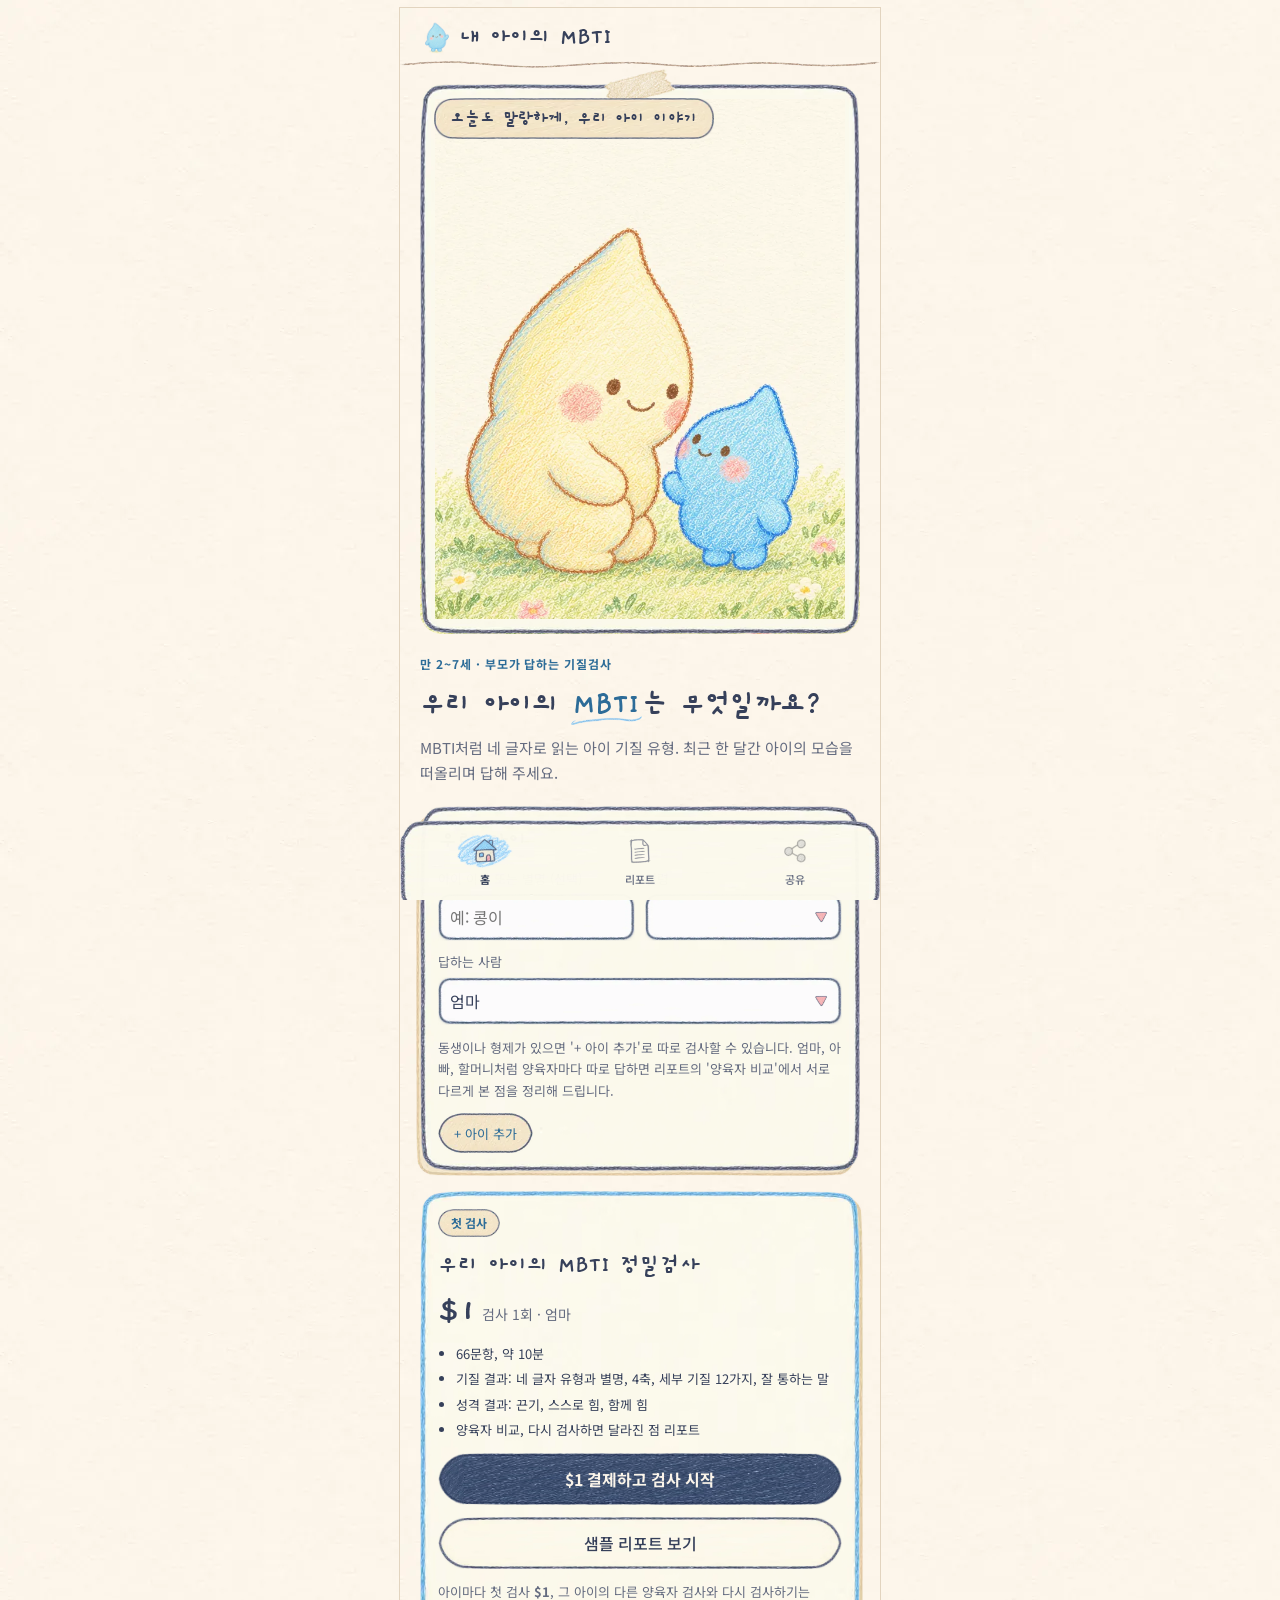
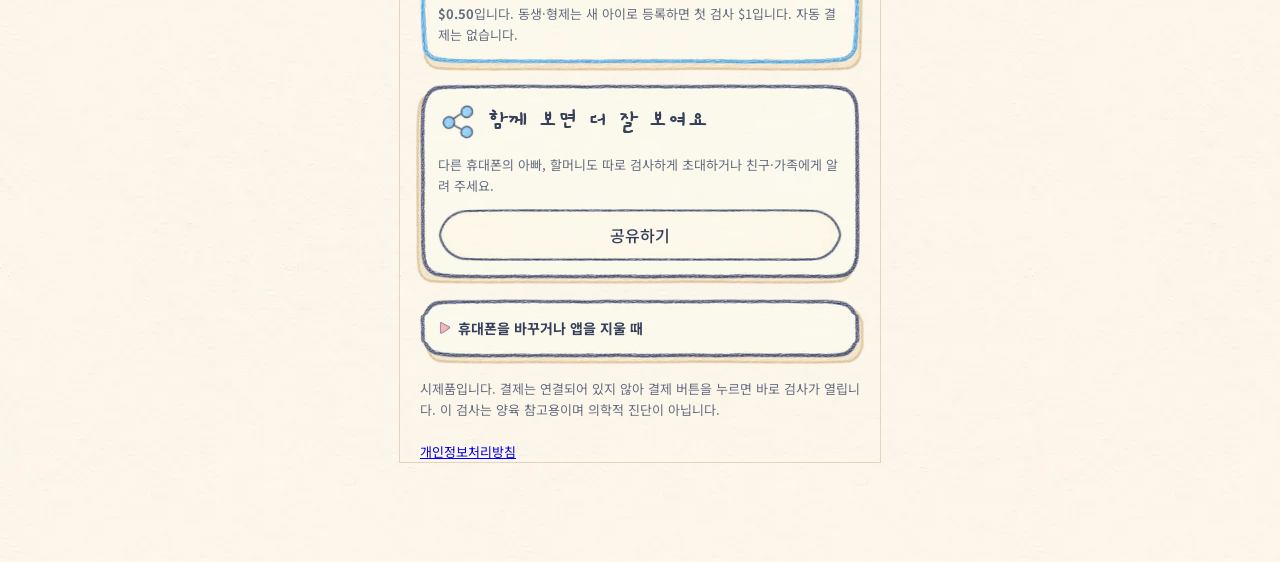
==== commit 9ae888a5: "자체 도메인 childmbti.wonderwheel.co.kr 적용 Co-Authored-By: Claude Opus 5.5 <noreply@anthropic.com> Claude" ====
--- a/index.html
+++ b/index.html
@@ -13,8 +13,8 @@
 <meta property="og:type" content="website">
 <meta property="og:title" content="내 아이의 MBTI · 영유아 기질검사">
 <meta property="og:description" content="부모가 답하는 만 2~7세 기질검사. 우리 아이는 어떤 네 글자일까요?">
-<meta property="og:image" content="https://kiliuswook.github.io/aigyeol/assets/og.png">
-<meta property="og:url" content="https://kiliuswook.github.io/aigyeol/">
+<meta property="og:image" content="https://childmbti.wonderwheel.co.kr/assets/og.png">
+<meta property="og:url" content="https://childmbti.wonderwheel.co.kr/">
 <link rel="apple-touch-icon" href="assets/icon_180.png">
 </head>
 <body>
@@ -174,8 +174,11 @@
 #nav a.on .ic{background:var(--accent);color:var(--on-accent)}
 body[data-view="test"] #nav,body[data-view="pay"] #nav{display:none}
 body[data-view="test"] .hlink{display:none}
-#app>*{animation:rise .28s ease both}
+/* 움직임이 끝난 뒤 transform이 남으면 안의 position:fixed(검사 하단 버튼)가 화면이 아닌 이 상자 아래에 붙어 마지막 선택지를 가린다 → backwards로 끝나면 풀고, 고정 바가 있는 화면은 투명도만 움직인다 */
+#app>*{animation:rise .28s ease backwards}
+#app>*:has(.testbar){animation-name:fadein}
 @keyframes rise{from{opacity:.0;transform:translateY(10px)}to{opacity:1;transform:none}}
+@keyframes fadein{from{opacity:0}to{opacity:1}}
 .btn{min-height:52px;display:inline-flex;align-items:center;justify-content:center;font-size:16px;transition:transform .08s}
 .btn:active,.opt:active,.chip:active{transform:scale(.97)}
 .opt{min-height:56px;font-size:16px;transition:transform .08s}
@@ -905,7 +908,7 @@
 // kakaoKey: 카카오 개발자 콘솔의 JavaScript 키. 비어 있으면 휴대폰 공유 창(navigator.share), 그것도 없으면 링크 복사로 대신한다.
 // store: 구글 플레이 주소(출시 뒤 채움). 비어 있으면 '앱 받기' 대신 웹 검사로 보낸다.
 // SITE: 공유·초대·결과 링크에 쓰는 앱 주소. 자체 도메인으로 바꿀 때는 직접 고치지 말고 tools/set_domain.py 를 쓴다(og 태그, CNAME 까지 함께 바꿈).
-const SITE='https://kiliuswook.github.io/aigyeol/';
+const SITE='https://childmbti.wonderwheel.co.kr/';
 const SHARE={kakaoKey:'', web:SITE, store:'', img:SITE+'assets/og.png', sdk:'https://t1.kakaocdn.net/kakao_js_sdk/2.7.2/kakao.min.js'};
 const b64e=o=> btoa(String.fromCharCode(...new TextEncoder().encode(JSON.stringify(o)))).replace(/\+/g,'-').replace(/\//g,'_').replace(/=+$/,'');
 const b64d=s=>{ try{ s=s.replace(/-/g,'+').replace(/_/g,'/'); return JSON.parse(new TextDecoder().decode(Uint8Array.from(atob(s),c=>c.charCodeAt(0)))); }catch(e){ return null; } };
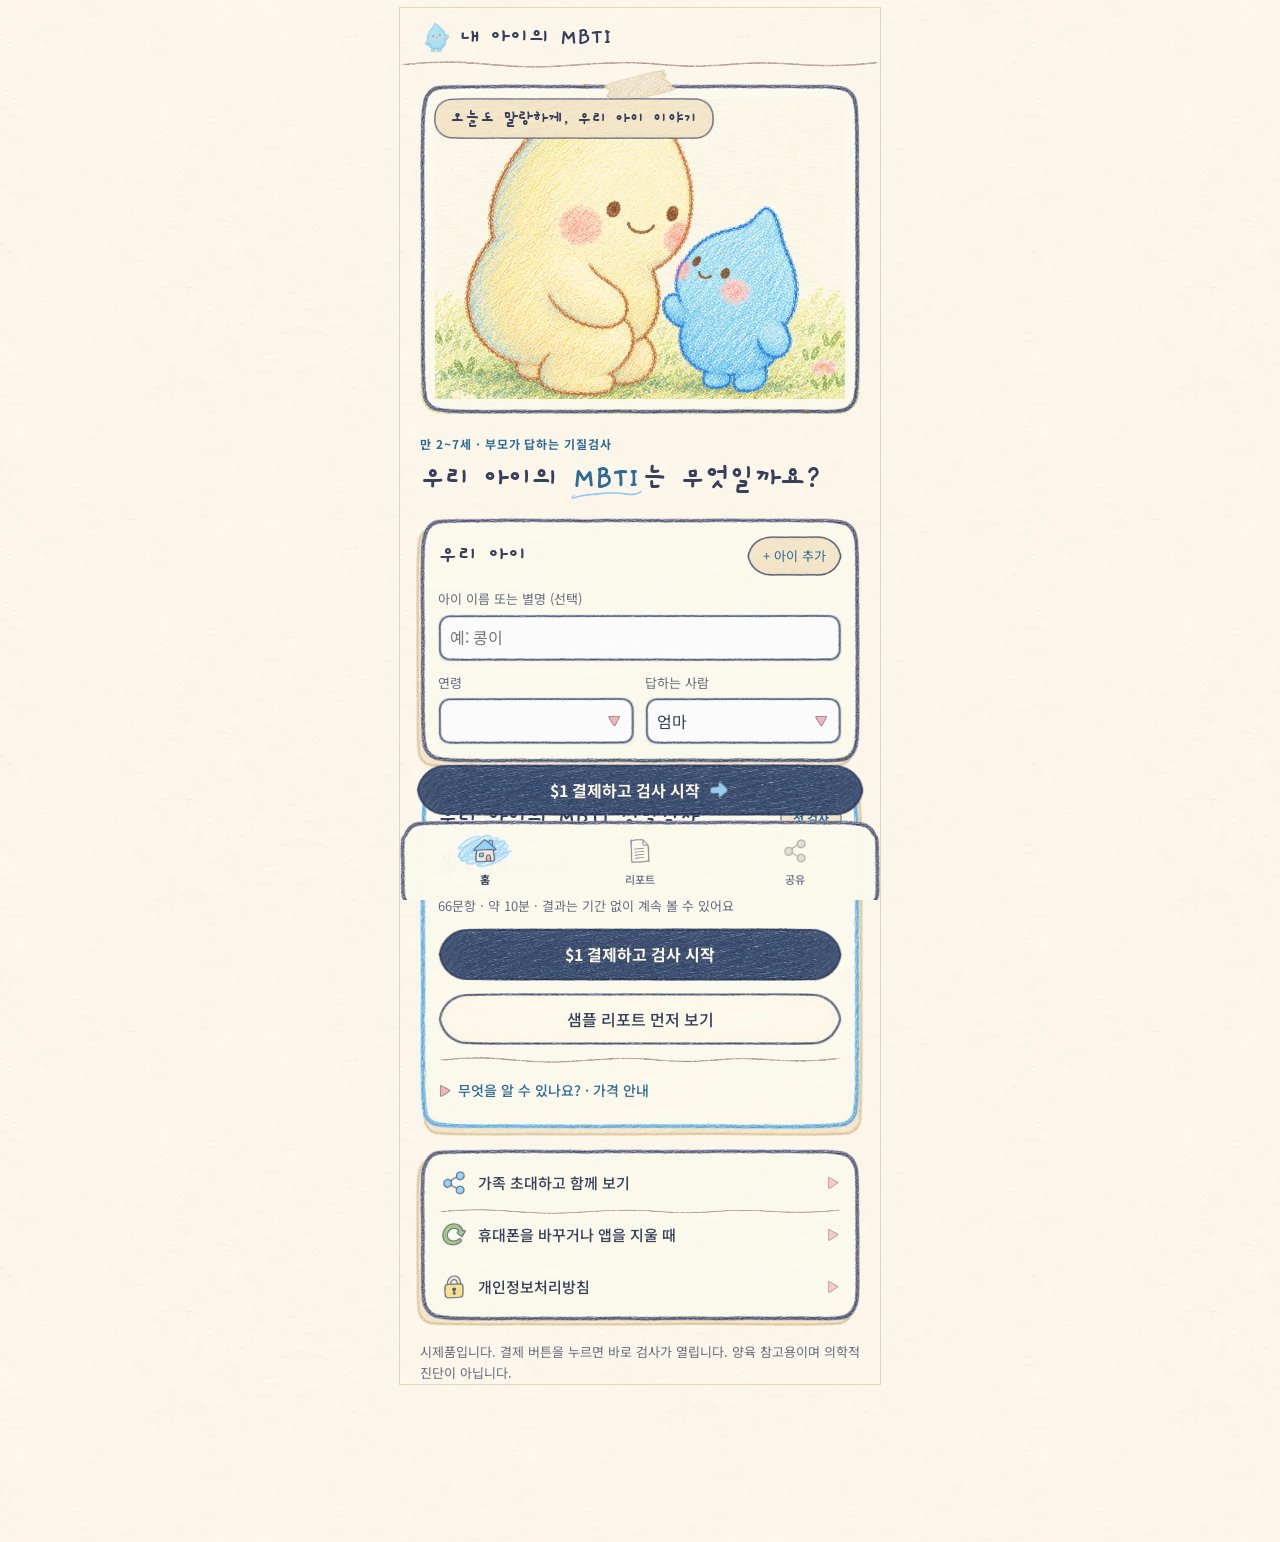
==== commit 1f478a89: "웹 모바일 UX 정리: 핵심은 첫 화면에, 상세는 펼쳐 보기 - 홈: 그림 축소(다녀간 사람은 작은 그림), 아이 정보 한 줄 요약+바꾸기, 검사 안내·가격은 펼치기, 공유·기록 " ====
--- a/index.html
+++ b/index.html
@@ -338,6 +338,76 @@
 #toast.on{opacity:1;transform:translate(-50%,0)}
 .filebtn{position:relative;overflow:hidden}
 .filebtn input{position:absolute;inset:0;opacity:0;cursor:pointer}
+/* ---- 모바일 UX 정리(2026-11-17): 핵심은 첫 화면에, 상세는 눌러서 펼치기 ---- */
+.hero{aspect-ratio:4/3;background-position:center 69%}
+.hero.mini{aspect-ratio:16/7;background-position:center 51%}
+.f2{display:grid;grid-template-columns:1fr 1fr;gap:10px}
+/* 칩 줄: 한 줄로 두고 옆으로 밀어 보기 */
+.chips.scroll{flex-wrap:nowrap;overflow-x:auto;scrollbar-width:none;margin-inline:-18px;padding:2px 18px 4px;scroll-padding-inline:18px}
+.chips.scroll::-webkit-scrollbar{display:none}
+.chips.scroll>*{flex:none;white-space:nowrap}
+/* 아이 정보 요약 줄 + 펼쳐서 바꾸기 */
+.kidsum{border:0;background:none;padding:0}
+.kidsum>summary{justify-content:space-between;font-weight:500;font-size:15px}
+.kidsum>summary::before{display:none}
+.kidsum>summary .ed{font-size:13px;color:var(--accent-ink);font-weight:700;white-space:nowrap}
+.kidsum[open]>summary .ed{visibility:hidden}
+/* 줄 목록(메뉴·펼침) */
+.list{display:flex;flex-direction:column;gap:0;padding-block:8px}
+.list>a,.list>details>summary,.list>button{display:flex;align-items:center;gap:10px;min-height:52px;padding:6px 2px;font:inherit;font-size:15px;font-weight:500;color:var(--fg);text-decoration:none;background:none;border:0;text-align:left;cursor:pointer;width:100%}
+.list>*+*{background:url(assets/ui/d_wave.webp) left top/100% 5px no-repeat}
+.list>details{padding-top:0}
+.list>details>summary::before{display:none}
+.list>a::after,.list>details>summary::after{content:"";margin-left:auto;width:14px;height:14px;flex:none;background:url(assets/ui/i_tri.webp) center/contain no-repeat;opacity:.7;transition:transform .15s}
+.list>details[open]>summary::after{transform:rotate(90deg)}
+.list>details>div{padding:0 2px 12px}
+.list img{width:28px;height:28px;object-fit:contain;flex:none}
+/* 펼치기 줄(카드 안 상세) */
+.more>summary{font-weight:500;font-size:14px;color:var(--accent-ink);min-height:40px}
+/* 리포트 머리: 유형 카드에 검사 정보 한 줄 */
+.rhead .metaline{font-size:13px;color:var(--muted)}
+.rhead .code{margin-top:2px}
+.rhead h1{font-size:28px}
+.rhead>p{padding-right:4px}
+/* 리포트 탭: 한 줄, 위에 붙음 */
+.rtabs{display:flex;gap:6px;position:sticky;top:calc(env(safe-area-inset-top,0px) + 60px);z-index:8;margin-inline:-16px;padding:8px 16px;overflow-x:auto;scrollbar-width:none;
+  background:url(assets/ui/d_wave.webp) left bottom/100% 5px no-repeat,var(--bg) var(--paper) repeat;background-size:100% 5px,512px}
+.rtabs::-webkit-scrollbar{display:none}
+.rtab{flex:1 0 auto;min-height:44px;font-size:16px;padding:4px 12px;border-image-width:18px}
+.rtab[aria-selected="true"]{border-image-width:20px}
+@media (max-width:420px){ .rtab{font-size:15px;padding:4px 10px} }
+/* 기질 4축: 막대를 누르면 그 축의 설명이 펼쳐짐 */
+.axd{background:none;padding-top:0}
+.axd+.axd{background:url(assets/ui/d_wave.webp) left top/100% 5px no-repeat;padding-top:10px}
+.axd>summary{display:block;padding-bottom:8px;font-weight:400;font-size:15px}
+.axd>summary::before{display:none}
+.axd .axh{display:flex;align-items:center;justify-content:space-between;gap:8px;margin-bottom:6px}
+.axd .axh b{font-family:var(--display);font-size:19px}
+.axd .axh .hint{display:flex;align-items:center;gap:6px}
+.axd .axh .hint::after{content:"";width:14px;height:14px;flex:none;background:url(assets/ui/i_tri.webp) center/contain no-repeat;opacity:.7;transition:transform .15s}
+.axd[open] .axh .hint::after{transform:rotate(90deg)}
+.axd>div{padding:4px 0 14px}
+.axd .ph{font-size:15px}
+/* 강점·살펴볼 점 두 칸 전환 */
+.seg{display:grid;grid-template-columns:1fr 1fr;gap:6px}
+.seg .rtab{font-size:16px}
+.seglist[hidden]{display:none}
+/* 리포트 아래 행동 줄 */
+.acts{display:grid;grid-template-columns:1fr 1fr;gap:10px}
+.acts .btn{padding-inline:10px;font-size:15px}
+.links{display:flex;flex-wrap:wrap;gap:6px 16px;font-size:13px}
+.links a{color:var(--muted)}
+/* 공유 버튼 한 줄 */
+.sharerow{display:grid;grid-template-columns:1.3fr 1fr 1fr;gap:8px}
+.sharerow .btn{min-height:48px;font-size:14px;padding:6px 8px;white-space:nowrap}
+.sharerow .btn.kakao{width:auto}
+.sharecard{flex-direction:row;text-align:left;align-items:center;gap:12px;padding:0}
+.sharecard .masc{width:84px;height:84px;margin:0}
+.sharecard .code{font-size:36px}
+/* 홈 아래 고정 버튼: 본문의 큰 버튼이 화면 밖일 때만 */
+.stickycta{bottom:calc(84px + env(safe-area-inset-bottom,0px));transition:opacity .15s,transform .15s}
+.stickycta.off{opacity:0;pointer-events:none;transform:translate(-50%,12px)}
+body[data-view="home"]{padding-bottom:calc(150px + env(safe-area-inset-bottom,0px))}
 </style>
 
 <div class="wrap">
@@ -592,49 +662,51 @@
 /* ---------- 화면 ---------- */
 const V={};
 V.home=()=>{ const ks=kids(), full=done(ITEMS), n=answered(st.ans), p=nextPrice();
- const kidChips= ks.length>1||st.name||n? `<div class="chips" role="group" aria-label="검사할 아이">${ks.map((k,i)=>{ const c=fullDone(k.ans)? score(k.ans).code : null;
+ // 처음 온 사람(아이 정보·답·결제 없음)에게만 큰 그림. 다녀간 사람은 작은 그림으로 바로 할 일부터 보여 준다
+ const fresh= ks.length<=1 && !st.name && !n && !(st.buys||[]).length && !cgs().some(c=>answered(c.ans));
+ const kidChips= ks.length>1||st.name||n? `<div class="chips scroll" role="group" aria-label="검사할 아이">${ks.map((k,i)=>{ const c=fullDone(k.ans)? score(k.ans).code : null;
    return `<button class="chip" data-kid="${k.id}" aria-pressed="${!!k.active}">${esc(kidName(k,i))}${c?' · '+c:''}</button>`; }).join('')}<button class="chip add" data-addkid aria-label="아이 추가하기">+ 아이 추가</button></div>` : '';
- const main= full&&st.paid? `<button class="btn dark" data-go="report">${esc(st.who)}의 리포트 보기</button>`
-   : st.paid? `<button class="btn dark" data-go="full">정밀검사 이어서 하기 (${n}/${ITEMS.length})</button>`
-   : `<button class="btn dark" data-go="full">${fmtP(p)} 결제하고 검사 시작</button>`;
+ const main= full&&st.paid? `<button class="btn dark" data-go="report" data-main>${esc(st.who)}의 리포트 보기</button>`
+   : st.paid? `<button class="btn dark" data-go="full" data-main>정밀검사 이어서 하기 (${n}/${ITEMS.length})</button>`
+   : `<button class="btn dark" data-go="full" data-main>${fmtP(p)} 결제하고 검사 시작</button>`;
+ const form=`<label class="f" for="in-name">아이 이름 또는 별명 (선택)<input id="in-name" value="${esc(st.name)}" placeholder="예: 콩이" maxlength="10"></label>
+   <div class="f2"><label class="f" for="in-age">연령<select id="in-age">${['','만 2세','만 3세','만 4세','만 5세','만 6세','만 7세'].map(o=>`<option ${st.age===o?'selected':''}>${o}</option>`).join('')}</select></label>
+   <label class="f" for="in-who">답하는 사람<select id="in-who">${cgNames().map(o=>`<option ${st.who===o?'selected':''}>${esc(o)}</option>`).join('')}</select></label></div>`;
+ // 이름을 넣었거나 답을 시작한 아이는 한 줄 요약만 보이고, 누르면 입력칸이 펼쳐진다
+ const kidInfo= st.name||n? `<details class="kidsum"><summary><span><b>${esc(nm())}</b> · ${esc(st.age||'연령 미입력')} · ${esc(st.who)}${ga(st.who).slice(-1)} 답함</span><span class="ed">바꾸기</span></summary><div class="stack" style="gap:10px;padding-top:10px">${form}</div></details>`
+   : `<div class="stack" style="gap:10px">${form}</div>`;
  return `
- <div class="hero" role="img" aria-label="풀밭에서 엄마 말랑이가 무릎을 굽혀 아이 말랑이와 눈을 맞추고 이야기하는 색연필 그림"><span>오늘도 말랑하게, 우리 아이 이야기</span></div>
- <section class="stack">
+ <div class="hero ${fresh?'':'mini'}" role="img" aria-label="풀밭에서 엄마 말랑이가 무릎을 굽혀 아이 말랑이와 눈을 맞추고 이야기하는 색연필 그림"><span>오늘도 말랑하게, 우리 아이 이야기</span></div>
+ <section class="stack" style="gap:6px">
   <span class="eyebrow">만 2~7세 · 부모가 답하는 기질검사</span>
   <h1>우리 아이의 <span class="mbti">MBTI</span>는 무엇일까요?</h1>
-  <p class="muted">MBTI처럼 네 글자로 읽는 아이 기질 유형. 최근 한 달간 아이의 모습을 떠올리며 답해 주세요.</p>
  </section>
  <div class="card">
-  <div class="axis-h"><h2>우리 아이</h2>${ks.length>1?`<span class="small muted">아이 ${ks.length}명</span>`:''}</div>
-  ${kidChips}
-  <div class="row">
-   <label class="f" for="in-name">아이 이름 또는 별명 (선택)<input id="in-name" value="${esc(st.name)}" placeholder="예: 콩이" maxlength="10"></label>
-   <label class="f" for="in-age">연령<select id="in-age">${['','만 2세','만 3세','만 4세','만 5세','만 6세','만 7세'].map(o=>`<option ${st.age===o?'selected':''}>${o}</option>`).join('')}</select></label>
-   <label class="f" for="in-who">답하는 사람<select id="in-who">${cgNames().map(o=>`<option ${st.who===o?'selected':''}>${esc(o)}</option>`).join('')}</select></label>
-  </div>
-  <p class="small muted">${ks.length>1?'아이마다 따로 검사하고 따로 저장됩니다. 위에서 아이를 눌러 바꿔 보세요. ':'동생이나 형제가 있으면 \'+ 아이 추가\'로 따로 검사할 수 있습니다. '}엄마, 아빠, 할머니처럼 양육자마다 따로 답하면 리포트의 '양육자 비교'에서 서로 다르게 본 점을 정리해 드립니다.</p>
-  ${!ks.length||ks.length===1&&!st.name&&!n?`<button class="chip add" data-addkid style="align-self:flex-start">+ 아이 추가</button>`:''}
+  <div class="axis-h"><h2>우리 아이</h2>${ks.length>1?`<span class="small muted">아이 ${ks.length}명</span>`:`<button class="chip add" data-addkid aria-label="아이 추가하기">+ 아이 추가</button>`}</div>
+  ${ks.length>1?kidChips:''}
+  ${kidInfo}
   ${cgStatus()}
  </div>
  <div class="card plan" style="border-color:var(--accent)">
-  <span class="tag" style="align-self:flex-start;background:var(--accent);color:var(--on-accent);border-color:var(--accent)">${firstDone()?'추가 검사':'첫 검사'}</span>
-  <h2>${esc(nm())}의 MBTI 정밀검사</h2>
+  <div class="axis-h"><h2>${esc(nm())}의 MBTI 정밀검사</h2><span class="tag" style="background:var(--accent);color:var(--on-accent);border-color:var(--accent)">${firstDone()?'추가 검사':'첫 검사'}</span></div>
   <div class="price">${fmtP(p)}<small>검사 1회 · ${esc(st.who)}</small></div>
-  <ul class="small"><li>66문항, 약 10분</li><li>기질 결과: 네 글자 유형과 별명, 4축, 세부 기질 12가지, 잘 통하는 말</li><li>성격 결과: 끈기, 스스로 힘, 함께 힘</li><li>양육자 비교, 다시 검사하면 달라진 점 리포트</li></ul>
+  <p class="small muted">66문항 · 약 10분 · 결과는 기간 없이 계속 볼 수 있어요</p>
   ${main}
-  <button class="btn ghost" data-sample="full">샘플 리포트 보기</button>
-  ${priceNote()}
+  <button class="btn ghost" data-sample="full">샘플 리포트 먼저 보기</button>
+  <details class="more"><summary>무엇을 알 수 있나요? · 가격 안내</summary><div>
+   <ul class="small" style="margin:0;padding-left:18px"><li>기질 결과: 네 글자 유형과 별명, 4축, 세부 기질 12가지, 잘 통하는 말</li><li>성격 결과: 끈기, 스스로 힘, 함께 힘</li><li>양육자 비교, 다시 검사하면 달라진 점 리포트</li></ul>
+   ${priceNote()}
+   <p class="small muted">최근 한 달간 아이의 모습을 떠올리며 답해 주세요. 엄마, 아빠, 할머니처럼 양육자마다 따로 답하면 리포트의 '양육자 비교'에서 서로 다르게 본 점을 정리해 드립니다.</p></div></details>
  </div>
- <div class="card">
-  <div class="ttl"><img src="assets/ui/i_share.webp" alt="" width="40" height="40"><h2>함께 보면 더 잘 보여요</h2></div>
-  <p class="small muted">다른 휴대폰의 아빠, 할머니도 따로 검사하게 초대하거나 친구·가족에게 알려 주세요.</p>
-  <a class="btn ghost" href="#share">공유하기</a>
+ <div class="card list">
+  <a href="#share"><img src="assets/ui/i_share.webp" alt="" width="28" height="28">가족 초대하고 함께 보기</a>
+  <details><summary><img src="assets/ui/i_retry.webp" alt="" width="28" height="28">휴대폰을 바꾸거나 앱을 지울 때</summary><div class="stack" style="gap:8px">
+   <p class="small muted">검사 기록과 결제한 검사는 이 휴대폰 안에만 저장됩니다. 지우기 전에 기록 파일을 저장해 두고, 새 휴대폰에서 불러오면 그대로 이어집니다.</p>
+   <div class="row"><button class="btn ghost" data-backup>기록 파일 저장</button><label class="btn ghost filebtn">기록 불러오기<input type="file" id="in-restore" accept=".json,application/json"></label></div></div></details>
+  <a href="privacy.html"><img src="assets/ui/i_lock.webp" alt="" width="28" height="28">개인정보처리방침</a>
  </div>
- <details class="card"><summary><b>휴대폰을 바꾸거나 앱을 지울 때</b></summary><div class="stack" style="gap:8px">
-  <p class="small muted">검사 기록과 결제한 검사는 이 휴대폰 안에만 저장됩니다. 지우기 전에 기록 파일을 저장해 두고, 새 휴대폰에서 불러오면 그대로 이어집니다.</p>
-  <div class="row"><button class="btn ghost" data-backup>기록 파일 저장</button><label class="btn ghost filebtn">기록 불러오기<input type="file" id="in-restore" accept=".json,application/json"></label></div></div></details>
- <p class="small muted">시제품입니다. 결제는 연결되어 있지 않아 결제 버튼을 누르면 바로 검사가 열립니다. 이 검사는 양육 참고용이며 의학적 진단이 아닙니다.</p>
- <p class="small"><a href="privacy.html">개인정보처리방침</a></p>`; };
+ <p class="small muted">시제품입니다. 결제 버튼을 누르면 바로 검사가 열립니다. 양육 참고용이며 의학적 진단이 아닙니다.</p>
+ <div class="stickycta off" aria-hidden="true">${main.replace(' data-main','').replace('<button ','<button tabindex="-1" ')}</div>`; };
 
 let tq={list:[],i:0,mode:''};
 function startTest(mode){ tq.mode=mode; tq.list= mode==='quick'? FREE.slice() : ITEMS.filter(x=>st.ans[x.id]==null); if(mode==='full'&&!tq.list.length) tq.list=ITEMS; tq.i=0; }
@@ -664,7 +736,9 @@
 let rtab='temp';
 function setRtab(id){ rtab=id;
   document.querySelectorAll('[data-rtab]').forEach(t=>{ const on=t.dataset.rtab===id; t.setAttribute('aria-selected',on); t.tabIndex=on?0:-1; });
-  document.querySelectorAll('.rpanel').forEach(p=>{ p.hidden= p.id!=='rpanel-'+id; }); }
+  document.querySelectorAll('.rpanel').forEach(p=>{ p.hidden= p.id!=='rpanel-'+id; });
+  // 아래까지 읽다가 탭을 바꾸면 새 탭의 처음부터 보이게
+  const t=$('.rtabs'), top=$('header.top'); if(t){ const y=t.getBoundingClientRect().top+window.scrollY-(top?top.offsetHeight:0); if(window.scrollY>y) window.scrollTo(0,y); } }
 // 성격 탭의 '이전 검사와 비교' 카드. 판정 기준은 CMP.
 const CMPV=[['비슷함','c2'],['자랐음','c4'],['낮아졌음','c1']];
 function cmpHTML(r){ const c=compareGrow(r);
@@ -686,9 +760,10 @@
 // 리포트·대화 위: 양육자 고르기. 누르면 그 양육자의 결과로 바뀐다. 아직 안 한 양육자는 '+ 이름'으로 바로 검사 시작
 function cgSwitch(){ const all=cgs(), has=new Set(all.map(c=>c.who)), ks=kids();
  const add=CGL.filter(n=>!has.has(n)).slice(0,3);
- return `<section class="card" style="gap:10px">${ks.length>1?`<div class="axis-h"><h3>아이</h3></div><div class="chips" role="group" aria-label="결과를 볼 아이">${ks.map((k,i)=>`<button class="chip" data-kid="${k.id}" aria-pressed="${!!k.active}">${esc(kidName(k,i))}</button>`).join('')}</div>`:''}<div class="axis-h"><h3>양육자별 결과</h3><a class="small" href="#share">다른 휴대폰으로 초대</a></div>
-  <div class="chips" role="group" aria-label="결과를 볼 양육자">${all.map(c=>{ const code=cgCode(c); return `<button class="chip" data-cg="${esc(c.who)}" aria-pressed="${!!c.active}">${esc(c.who)} · ${code||answered(c.ans)+'/'+ITEMS.length}</button>`; }).join('')}
-  ${add.map(n=>`<button class="chip add" data-addcg="${esc(n)}" aria-label="${esc(n)}도 검사하기">+ ${esc(n)}</button>`).join('')}</div></section>`; }
+ // 리포트 위: 아이(둘 이상일 때)와 양육자를 한 줄씩. 옆으로 밀어 더 보기
+ return `<section class="card" style="gap:6px;padding-block:12px">${ks.length>1?`<div class="chips scroll" role="group" aria-label="결과를 볼 아이">${ks.map((k,i)=>`<button class="chip" data-kid="${k.id}" aria-pressed="${!!k.active}">${esc(kidName(k,i))}</button>`).join('')}</div>`:''}
+  <div class="chips scroll" role="group" aria-label="결과를 볼 양육자">${all.map(c=>{ const code=cgCode(c); return `<button class="chip" data-cg="${esc(c.who)}" aria-pressed="${!!c.active}">${esc(c.who)} · ${code||answered(c.ans)+'/'+ITEMS.length}</button>`; }).join('')}
+  ${add.map(n=>`<button class="chip add" data-addcg="${esc(n)}" aria-label="${esc(n)}도 검사하기">+ ${esc(n)}</button>`).join('')}<a class="chip add" href="#share" style="text-decoration:none;display:inline-flex;align-items:center">다른 휴대폰 초대</a></div></section>`; }
 
 // '양육자 비교' 탭: 정밀검사를 마친 양육자 둘 이상의 결과를 나란히 놓고 다르게 본 점을 정리
 function cgHTML(){ const all=cgs(), fin=all.filter(c=>fullDone(c.ans));
@@ -763,77 +838,63 @@
 V.report=()=>{ if(!done(ITEMS)) return cgSwitch()+empty('아직 정밀검사 결과가 없습니다.','full');
  if(!st.paid) return V.pay();
  const r=score();
+ // 기질 4축: 한 카드 안에 막대 4줄. 막대를 누르면 그 축의 요약·세부 기질·말 가이드가 펼쳐진다
  const axes=r.ax.map(x=>{ const p=P[x.letter], bal=x.d<8;
-  return `<section class="card">
-   <div class="axis-h"><div><span class="small muted">${x.a.q}</span><h2>${x.a.hi} · ${x.a.lo}</h2></div><span class="pill ${x.a.c.slice(2)}">${x.pole} ${x.clar}</span></div>
-   ${bar(x)}
-   <p><b>요약.</b> ${bal?`두 성향의 가운데에 가깝습니다. 상황에 따라 ${x.a.hi}, ${x.a.lo} 두 모습을 오가며, 굳이 나누면 ${x.pole} 쪽입니다. `:''}${p.sum}</p>
-   <div class="tags">${p.tags.map(t=>`<span class="tag">#${t}</span>`).join('')}</div>
-   <details><summary>상세 설명과 세부 기질 보기</summary><div>
-    <p>${p.det}</p>
+  return `<details class="axd" data-ax="${x.a.id}"><summary>
+    <div class="axh"><b>${x.a.hi} · ${x.a.lo}</b><span class="hint"><span class="pill ${x.a.c.slice(2)}">${x.pole} ${x.clar}</span></span></div>
+    ${bar(x)}
+    <p class="small" style="margin-top:6px">${p.sum}</p></summary><div class="stack" style="gap:12px">
+    ${bal?`<p class="small"><b>균형에 가까움.</b> 상황에 따라 ${x.a.hi}, ${x.a.lo} 두 모습을 오가며, 굳이 나누면 ${x.pole} 쪽입니다.</p>`:''}
+    <div class="tags">${p.tags.map(t=>`<span class="tag">#${t}</span>`).join('')}</div>
+    <p class="small">${p.det}</p>
+    <span class="small muted">세부 기질 · ${x.a.q}</span>
     ${x.a.subs.map((s,i)=>subRow(x.a,s,x.subs[i])).join('')}
     <div class="stack" style="gap:6px"><span class="small muted">이렇게 말해 보세요</span><p class="say">“${p.say}”</p><p class="avoid small">“${p.no}”</p></div>
-   </div></details>
-  </section>`; }).join('');
+   </div></details>`; }).join('');
  const grow=r.gr.map(x=> x.sc==null? `<div class="stack" style="gap:6px"><b>${x.g.n}</b><p class="small muted">'잘 모르겠다'로 답한 문항이 많아 판단하지 않았습니다.</p></div>` : `<div class="stack" style="gap:6px">
    <div class="gauge"><b>${x.g.n}</b><div class="track thin"><div class="fill g" style="left:0;width:${x.sc}%"></div></div><span class="num">${x.sc}</span></div>
    <p class="small"><b>${['지금 자라는 중','고르게 자라는 중','탄탄함'][x.lv]}.</b> ${x.g.lv[x.lv][0]}</p>
-   <details><summary>상세 설명</summary><div><p class="small">${x.g.lv[x.lv][1]}</p></div></details></div>`).join('');
+   <details class="more"><summary>상세 설명</summary><div><p class="small">${x.g.lv[x.lv][1]}</p></div></details></div>`).join('');
  const tab=(id,t)=>`<button class="rtab" type="button" role="tab" id="rtab-${id}" data-rtab="${id}" aria-controls="rpanel-${id}" aria-selected="${rtab===id}" tabindex="${rtab===id?0:-1}">${t}</button>`;
- return `${cgSwitch()}<div class="sheet"><i class="clip" aria-hidden="true"></i>
-   <figure class="banner"><img src="assets/banner_result.webp" alt="" width="1000" height="560"></figure>
-   <div class="sheet-head"><span class="eyebrow">내 아이의 MBTI · 정밀검사</span><h2>정밀검사 결과 보고서</h2><p class="small" style="opacity:.8">기질 결과와 성격(자라는 힘) 결과</p></div>
-   <div class="meta">
-    <div><span>이름</span>${esc(nm())}</div><div><span>연령</span>${esc(st.age||'미입력')}</div><div><span>평가자</span>${esc(st.who)}</div>
-    <div><span>검사일</span>${esc(st.date)}${st.prev?` · 이전 ${st.prev.code}`:''}</div><div><span>문항</span>66문항 · 5점 척도</div><div><span>응답 일관성</span>${r.cons||'판단 불가'} · 잘 모르겠다 ${r.unk}문항</div>
-   </div>
-  </div>
-  <div class="rtabs" role="tablist" aria-label="결과 나누어 보기">${tab('temp','기질')}${tab('grow','성격(자라는 힘)')}${tab('cg','양육자 비교')}${tab('chg','달라진 점')}</div>
-  <div class="stack rpanel" role="tabpanel" id="rpanel-temp" aria-labelledby="rtab-temp" ${rtab==='temp'?'':'hidden'}>
-  <section class="card type">
-   <span class="eyebrow">기질 유형</span>${masc(r)}
+ return `${cgSwitch()}
+  <section class="card type rhead"><i class="clip" aria-hidden="true"></i>
+   <span class="eyebrow">정밀검사 결과 · ${esc(st.date)}</span>${masc(r)}
    ${codeHTML(r)}
    <h1>${NICK[r.code]}</h1>
    <p>${nmEun()} ${oneLine(r)}</p>
+   <p class="metaline">${esc(nm())} · ${esc(st.age||'연령 미입력')} · ${esc(st.who)}${ga(st.who).slice(-1)} 답함${st.prev?` · 이전 ${esc(st.prev.code)}`:''}</p>
+   <details class="more" style="align-self:stretch"><summary>검사 정보와 결과 읽는 법</summary><div class="stack" style="gap:8px">
+    <p class="small">66문항 · 5점 척도 · 응답 일관성 <b>${r.cons||'판단 불가'}</b> · 잘 모르겠다 ${r.unk}문항</p>
+    <p class="small muted">이 보고서는 ${esc(st.who)}가 관찰한 내용을 바탕으로 하므로 평가자의 시선이 반영됩니다. 다른 양육자가 답하면 결과가 달라질 수 있으며, '양육자 비교' 탭에서 나란히 볼 수 있습니다.${r.cons==='낮음'?' 이번 응답은 비슷한 문항 사이에 답이 엇갈린 경우가 많아, 시간을 두고 다시 검사해 보기를 권합니다.':''} 점수는 또래와 비교한 순위가 아니라 문항 응답으로 본 아이 안의 경향입니다. 기질에는 좋고 나쁨이 없으며, 이 검사는 의학적 진단이나 발달 평가를 대신하지 않습니다.</p></div></details>
   </section>
+  <div class="rtabs" role="tablist" aria-label="결과 나누어 보기">${tab('temp','기질')}${tab('grow','자라는 힘')}${tab('cg','양육자 비교')}${tab('chg','달라진 점')}</div>
+  <div class="stack rpanel" role="tabpanel" id="rpanel-temp" aria-labelledby="rtab-temp" ${rtab==='temp'?'':'hidden'}>
   <section class="card">
-   <h2>한눈에 보는 기질 프로필</h2>
-   ${r.ax.map(x=>bar(x)).join('')}
-   <div class="legend"><span><i></i>균형 구간(40~60)</span><span>점이 끝에 가까울수록 성향이 뚜렷합니다</span></div>
-  </section>
-  ${axes}
-  <section class="card">
-   <h2>강점과 살펴볼 점</h2>
-   <div class="two">
-    <div class="stack" style="gap:6px"><h3>타고난 강점</h3>${r.ax.map(x=>`<p class="small">· ${P[x.letter].st}</p>`).join('')}</div>
-    <div class="stack" style="gap:6px"><h3>살펴볼 점</h3>${r.ax.map(x=>`<p class="small">· ${P[x.letter].wa}</p>`).join('')}</div>
-   </div>
+   <div class="axis-h"><h2>기질 4축</h2><span class="small muted">눌러서 자세히</span></div>
+   ${axes}
+   <div class="legend"><span><i></i>균형 구간(40~60)</span><span>끝에 가까울수록 뚜렷함</span></div>
   </section>
   <section class="card">
    <h2>${esc(nm())}에게 잘 통하는 말</h2>
    ${r.ax.map(x=>`<div class="stack" style="gap:4px"><span class="small muted">${x.pole} 기질에게</span><p class="say">“${P[x.letter].say}”</p></div>`).join('')}
   </section>
+  <section class="card">
+   <div class="seg" role="tablist" aria-label="강점과 살펴볼 점"><button class="rtab" type="button" role="tab" data-seg="st" aria-selected="true">타고난 강점</button><button class="rtab" type="button" role="tab" data-seg="wa" aria-selected="false">살펴볼 점</button></div>
+   <div class="stack seglist" data-segp="st" style="gap:6px">${r.ax.map(x=>`<p class="small">· ${P[x.letter].st}</p>`).join('')}</div>
+   <div class="stack seglist" data-segp="wa" style="gap:6px" hidden>${r.ax.map(x=>`<p class="small">· ${P[x.letter].wa}</p>`).join('')}</div>
+  </section>
   </div>
   <div class="stack rpanel" role="tabpanel" id="rpanel-grow" aria-labelledby="rtab-grow" ${rtab==='grow'?'':'hidden'}>
   <section class="card">
-   <div><span class="eyebrow">성격 결과</span><h2>자라는 힘</h2><p class="small muted">기질은 타고나지만 끈기, 스스로 힘, 함께 힘은 경험으로 자랍니다. 나이가 어릴수록 낮게 나오는 것이 자연스럽습니다.</p></div>
+   <div><span class="eyebrow">성격 결과</span><h2>자라는 힘</h2><p class="small muted">기질은 타고나지만 끈기, 스스로 힘, 함께 힘은 경험으로 자랍니다. 어릴수록 낮게 나오는 것이 자연스럽습니다.</p></div>
    ${grow}
   </section>
   ${cmpHTML(r)}
   </div>
   <div class="stack rpanel" role="tabpanel" id="rpanel-cg" aria-labelledby="rtab-cg" ${rtab==='cg'?'':'hidden'}>${cgHTML()}</div>
   <div class="stack rpanel" role="tabpanel" id="rpanel-chg" aria-labelledby="rtab-chg" ${rtab==='chg'?'':'hidden'}>${changeHTML(r)}</div>
-  <div class="note">
-   <b>결과를 읽을 때.</b> 이 보고서는 ${esc(st.who)}가 관찰한 내용을 바탕으로 하므로 평가자의 시선이 반영됩니다. 다른 양육자가 답하면 결과가 달라질 수 있으며, '양육자 비교' 탭에서 나란히 볼 수 있습니다.
-   ${r.cons==='낮음'?' 이번 응답은 비슷한 문항 사이에 답이 엇갈린 경우가 많아, 시간을 두고 다시 검사해 보기를 권합니다.':''}
-   점수는 또래와 비교한 순위가 아니라 문항 응답으로 본 아이 안의 경향입니다. 기질에는 좋고 나쁨이 없으며, 이 검사는 의학적 진단이나 발달 평가를 대신하지 않습니다.
-  </div>
-  <section class="cta">
-   <h2>${esc(nm())}의 결과를 함께 보세요</h2>
-   <p class="muted">친구·가족에게 결과 카드를 보내거나, 다른 휴대폰의 공동 양육자가 따로 검사하게 초대할 수 있습니다.</p>
-   <a class="btn" href="#share">${st.inv?esc(st.inv.from||'가족')+'에게 결과 보내기':'공유하기'}</a>
-  </section>
-  <div class="row"><button class="btn ghost" data-retest>다시 검사하기 · ${fmtP(PRICE.more)}</button><a class="btn ghost" href="#blueprint">문항과 정책 보기</a></div>
+  <div class="acts"><a class="btn" href="#share">${st.inv?esc(st.inv.from||'가족')+'에게 보내기':'결과 공유하기'}</a><button class="btn ghost" data-retest>다시 검사 · ${fmtP(PRICE.more)}</button></div>
+  <div class="links"><a href="#blueprint">문항과 정책 보기</a></div>
   ${demoTools()}`; };
 
 V.blueprint=()=>`
@@ -942,29 +1003,27 @@
     toast('카카오 앱 키를 연결하기 전이라 휴대폰 공유 창으로 보냅니다.'); }
   if(via!=='copy'&&navigator.share){ try{ await navigator.share({title:o.title,text:o.title+'\n'+o.text,url:o.url}); return; }catch(e){ if(e.name==='AbortError') return; } }
   copyLink(o.url); }
-const shareBtns=kind=>`<button class="btn kakao" data-share="${kind}" data-via="kakao">카카오톡으로 보내기</button><div class="row"><button class="btn ghost" data-share="${kind}" data-via="any">다른 앱으로</button><button class="btn ghost" data-share="${kind}" data-via="copy">링크 복사</button></div>`;
+const shareBtns=kind=>`<div class="sharerow"><button class="btn kakao" data-share="${kind}" data-via="kakao" aria-label="카카오톡으로 보내기">카카오톡</button><button class="btn ghost" data-share="${kind}" data-via="any">다른 앱</button><button class="btn ghost" data-share="${kind}" data-via="copy">링크 복사</button></div>`;
 V.share=()=>{ const r= done(ITEMS)&&st.paid? score() : null; const roles=CGL.filter(n=>n!==st.who); if(!roles.includes(invRole)) invRole=roles[0];
- return `<section class="stack" style="padding-top:8px"><span class="eyebrow">공유하기</span><h1>함께 보면 더 잘 보여요</h1></section>
-  ${st.inv&&r?`<section class="card" style="border-color:var(--accent)"><h2>${esc(st.inv.from||'가족')}에게 결과 보내기</h2><p class="small muted">초대받아 한 검사입니다. 결과를 보내면 ${esc(st.inv.from||'가족')}의 휴대폰에서 '양육자 비교'에 합쳐집니다.</p>${shareBtns('back')}</section>`:''}
+ return `<section class="stack" style="gap:4px;padding-top:4px"><span class="eyebrow">공유하기</span><h1>함께 보면 더 잘 보여요</h1></section>
+  ${st.inv&&r?`<section class="card" style="border-color:var(--accent)"><h2>${esc(st.inv.from||'가족')}에게 결과 보내기</h2><p class="small muted">보내면 ${esc(st.inv.from||'가족')}의 휴대폰에서 '양육자 비교'에 합쳐집니다.</p>${shareBtns('back')}</section>`:''}
   <section class="card">
-   <span class="eyebrow">친구·가족에게</span><h2>${r?esc(nm())+'의 결과 카드 공유':'우리 아이 MBTI 알려 주기'}</h2>
-   ${r?`<div class="type sharecard">${masc(r)}${codeHTML(r)}<h3>${NICK[r.code]}</h3><p class="small muted">${oneLine(r)}</p></div>
-   <p class="small muted">아이 이름과 답은 보내지 않고 유형과 별명만 보냅니다. 받은 사람은 링크에서 바로 자기 아이 검사로 이어집니다.</p>${shareBtns('result')}`
-   :`<p class="small muted">정밀검사를 마치면 유형 카드를 공유할 수 있습니다. 지금은 앱을 알려 줄 수 있어요.</p>`}
+   <span class="eyebrow">공동 양육자에게</span><h2>다른 휴대폰에서 ${esc(nm())} 검사하게 초대</h2>
+   <div class="chips scroll" role="group" aria-label="초대할 양육자">${roles.map(n=>`<button class="chip" data-invrole="${esc(n)}" aria-pressed="${invRole===n}">${esc(n)}</button>`).join('')}</div>
+   ${shareBtns('invite')}
+   <details class="more"><summary>초대하면 어떻게 되나요?</summary><div><p class="small muted">초대받은 사람은 링크를 열면 ${esc(nm())}의 검사로 바로 들어갑니다. ${firstDone()?`첫 검사가 이미 결제되어 ${fmtP(PRICE.more)}로 시작합니다.`:`아직 ${esc(nm())}의 첫 검사 전이라 받은 사람이 먼저 하면 첫 검사 ${fmtP(PRICE.first)}입니다.`} 다 마치면 결과를 다시 보내 이 휴대폰의 '양육자 비교'에 합칩니다. 초대·결과 링크에는 아이 이름·연령(결과 링크는 답도)이 실리니 믿을 수 있는 가족에게만 보내 주세요.</p></div></details>
   </section>
   <section class="card">
-   <span class="eyebrow">공동 양육자에게</span><h2>다른 휴대폰에서 ${esc(nm())} 검사하게 초대</h2>
-   <p class="small muted">초대받은 사람은 링크를 열면 ${esc(nm())}의 검사로 바로 들어갑니다. ${firstDone()?`첫 검사가 이미 결제되어 ${fmtP(PRICE.more)}로 시작합니다.`:`아직 ${esc(nm())}의 첫 검사 전이라 받은 사람이 먼저 하면 첫 검사 ${fmtP(PRICE.first)}입니다.`} 다 마치면 결과를 다시 보내 이 휴대폰의 '양육자 비교'에 합칩니다.</p>
-   <div class="stack" style="gap:6px"><span class="small muted">누구를 초대할까요?</span><div class="chips" role="group" aria-label="초대할 양육자">${roles.map(n=>`<button class="chip" data-invrole="${esc(n)}" aria-pressed="${invRole===n}">${esc(n)}</button>`).join('')}</div></div>
-   ${shareBtns('invite')}
+   <span class="eyebrow">친구·가족에게</span>
+   ${r?`<div class="type sharecard">${masc(r)}<div>${codeHTML(r)}<h3>${NICK[r.code]}</h3></div></div>
+   <p class="small muted">아이 이름과 답은 빼고 유형과 별명만 보냅니다.</p>${shareBtns('result')}`
+   :`<h2>우리 아이 MBTI 알려 주기</h2><p class="small muted">정밀검사를 마치면 유형 카드를 공유할 수 있어요.</p>`}
   </section>
   <section class="card">
    <span class="eyebrow">앱 알리기</span><h2>친구에게 앱 추천하기</h2>
-   <p class="small muted">받은 사람은 ${SHARE.store?'구글 플레이의 앱 설치 화면':'검사 첫 화면'}으로 연결됩니다.</p>
    ${shareBtns('app')}
   </section>
-  <p class="small muted">초대·결과 링크에는 아이 이름·연령(결과 링크는 답도)이 실립니다. 믿을 수 있는 가족에게만 보내 주세요. <a href="privacy.html">개인정보처리방침</a></p>
-  ${SHARE.kakaoKey?'':'<p class="small muted">시제품: 카카오 앱 키를 아직 넣지 않아 \'카카오톡으로 보내기\'는 휴대폰 공유 창(카카오톡 선택 가능)이나 링크 복사로 대신합니다.</p>'}`; };
+  <p class="small muted"><a href="privacy.html">개인정보처리방침</a>${SHARE.kakaoKey?'':' · 시제품: 카카오 앱 키 연결 전이라 카카오톡 버튼은 휴대폰 공유 창이나 링크 복사로 대신합니다.'}</p>`; };
 
 /* ---------- 공유 링크로 들어왔을 때 ---------- */
 let land=null;
@@ -1024,7 +1083,12 @@
   const app=$('#app'); app.innerHTML=(V[view]||V.home)(); document.body.dataset.view=view;
   document.querySelectorAll('#nav a').forEach(a=>a.classList.toggle('on',a.dataset.v===view));
   window.scrollTo(0,0);
+  // 홈: 본문의 큰 버튼이 화면 밖이면 아래 탭바 위에 같은 버튼을 띄운다
+  if(stickyIO){ stickyIO.disconnect(); stickyIO=null; }
+  const m=$('[data-main]'), sc=$('.stickycta');
+  if(m&&sc&&'IntersectionObserver' in window){ stickyIO=new IntersectionObserver(([e])=>{ const on=!e.isIntersecting; sc.classList.toggle('off',!on); sc.setAttribute('aria-hidden',!on); },{rootMargin:'0px 0px -90px 0px'}); stickyIO.observe(m); }
 }
+let stickyIO=null;
 function go(v){ if(v==='full'){ grab();
     if(!st.paid){ payFor='test'; view='pay'; return render(); }
     if(done(ITEMS)) return go('report');
@@ -1052,6 +1116,7 @@
 document.addEventListener('click',e=>{
   const b=e.target.closest('button'); if(!b) return;
   if(b.dataset.rtab) return setRtab(b.dataset.rtab);
+  if(b.dataset.seg){ const c=b.closest('.card'); c.querySelectorAll('[data-seg]').forEach(x=>x.setAttribute('aria-selected',x===b)); c.querySelectorAll('[data-segp]').forEach(x=>x.hidden=x.dataset.segp!==b.dataset.seg); return; }
   if(b.dataset.cg){ setWho(b.dataset.cg); return render(); }
   if(b.dataset.addcg){ setWho(b.dataset.addcg); return go('full'); }
   if(b.dataset.kid){ grab(); setKid(b.dataset.kid); return render(); }
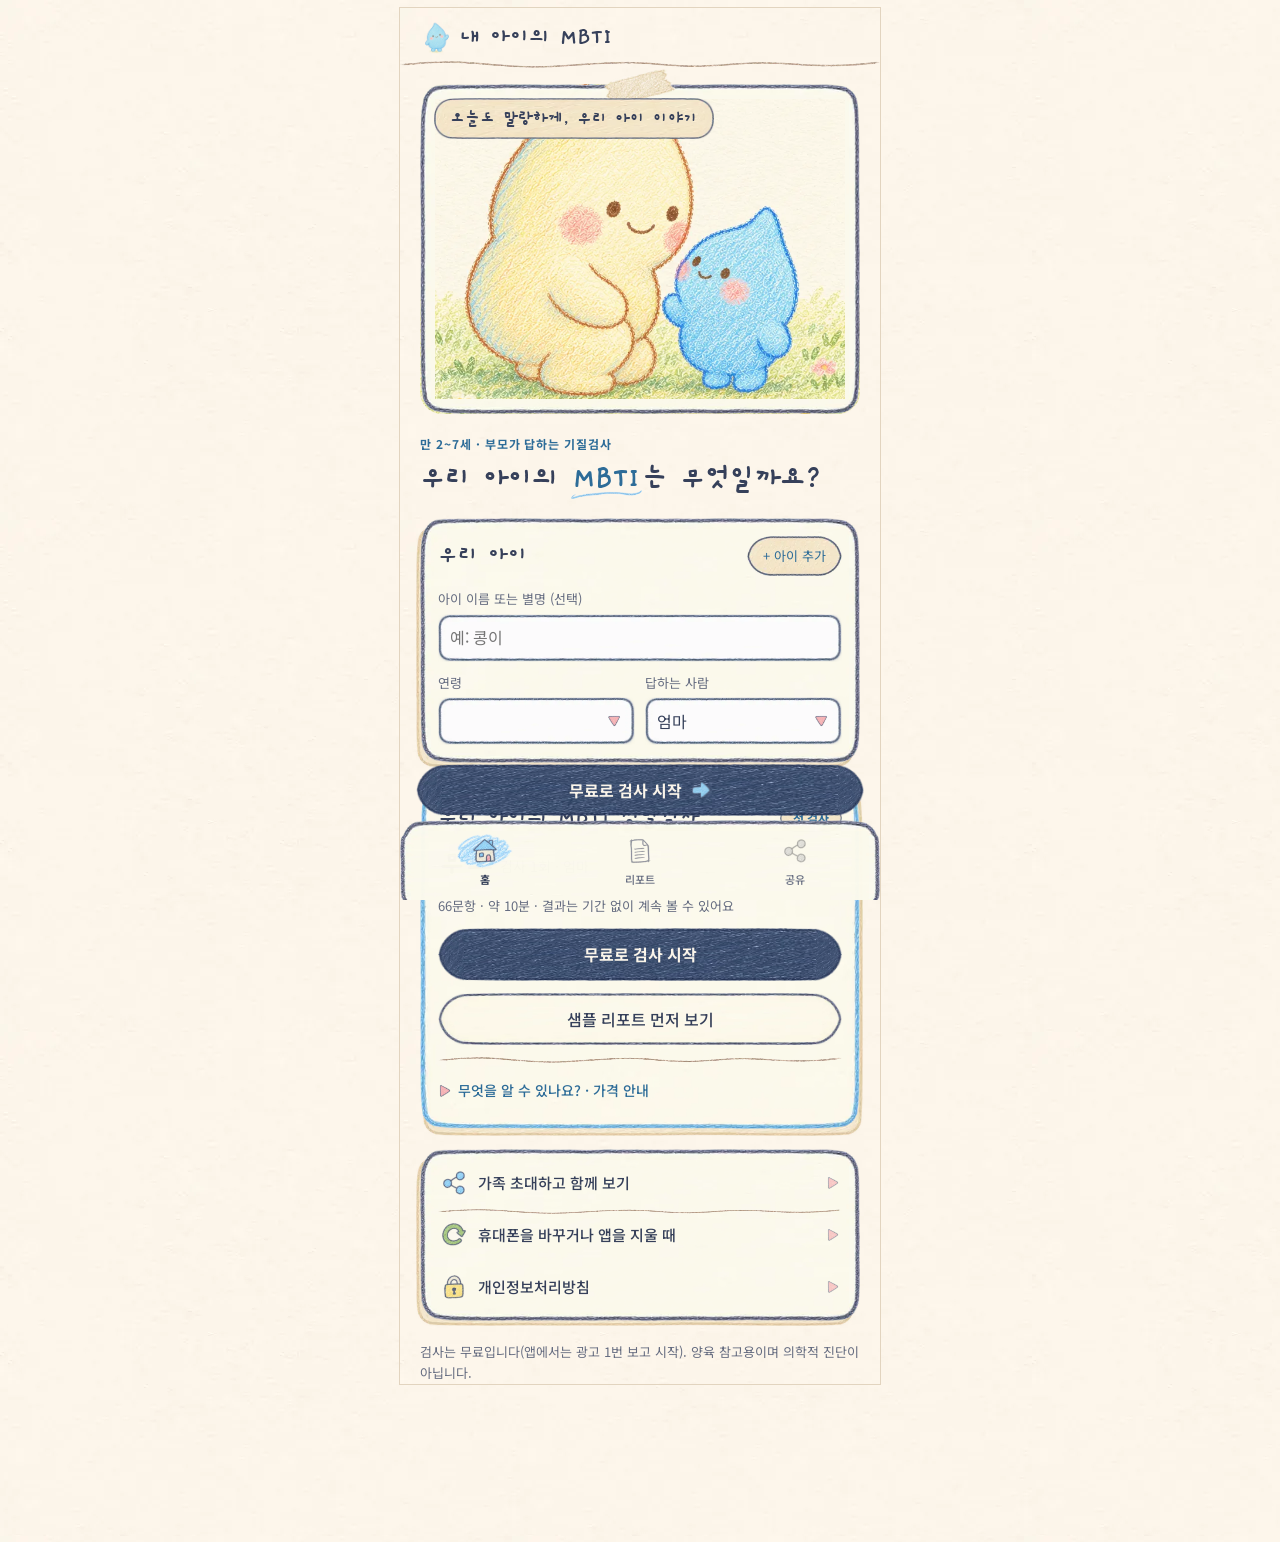
==== commit 6a40b49f: "광고 BM: 결제 대신 보상형 광고로 검사, 배너, 3분 간격 앱 오프닝 광고 (AdMob) - app/lib/ads.dart: AdMob ID 한곳, UMP 동의, 보상형·배너·" ====
--- a/index.html
+++ b/index.html
@@ -668,7 +668,7 @@
    return `<button class="chip" data-kid="${k.id}" aria-pressed="${!!k.active}">${esc(kidName(k,i))}${c?' · '+c:''}</button>`; }).join('')}<button class="chip add" data-addkid aria-label="아이 추가하기">+ 아이 추가</button></div>` : '';
  const main= full&&st.paid? `<button class="btn dark" data-go="report" data-main>${esc(st.who)}의 리포트 보기</button>`
    : st.paid? `<button class="btn dark" data-go="full" data-main>정밀검사 이어서 하기 (${n}/${ITEMS.length})</button>`
-   : `<button class="btn dark" data-go="full" data-main>${fmtP(p)} 결제하고 검사 시작</button>`;
+   : `<button class="btn dark" data-go="full" data-main>무료로 검사 시작</button>`;
  const form=`<label class="f" for="in-name">아이 이름 또는 별명 (선택)<input id="in-name" value="${esc(st.name)}" placeholder="예: 콩이" maxlength="10"></label>
    <div class="f2"><label class="f" for="in-age">연령<select id="in-age">${['','만 2세','만 3세','만 4세','만 5세','만 6세','만 7세'].map(o=>`<option ${st.age===o?'selected':''}>${o}</option>`).join('')}</select></label>
    <label class="f" for="in-who">답하는 사람<select id="in-who">${cgNames().map(o=>`<option ${st.who===o?'selected':''}>${esc(o)}</option>`).join('')}</select></label></div>`;
@@ -689,7 +689,7 @@
  </div>
  <div class="card plan" style="border-color:var(--accent)">
   <div class="axis-h"><h2>${esc(nm())}의 MBTI 정밀검사</h2><span class="tag" style="background:var(--accent);color:var(--on-accent);border-color:var(--accent)">${firstDone()?'추가 검사':'첫 검사'}</span></div>
-  <div class="price">${fmtP(p)}<small>검사 1회 · ${esc(st.who)}</small></div>
+  <div class="price">무료<small>검사 1회 · ${esc(st.who)}</small></div>
   <p class="small muted">66문항 · 약 10분 · 결과는 기간 없이 계속 볼 수 있어요</p>
   ${main}
   <button class="btn ghost" data-sample="full">샘플 리포트 먼저 보기</button>
@@ -701,11 +701,11 @@
  <div class="card list">
   <a href="#share"><img src="assets/ui/i_share.webp" alt="" width="28" height="28">가족 초대하고 함께 보기</a>
   <details><summary><img src="assets/ui/i_retry.webp" alt="" width="28" height="28">휴대폰을 바꾸거나 앱을 지울 때</summary><div class="stack" style="gap:8px">
-   <p class="small muted">검사 기록과 결제한 검사는 이 휴대폰 안에만 저장됩니다. 지우기 전에 기록 파일을 저장해 두고, 새 휴대폰에서 불러오면 그대로 이어집니다.</p>
+   <p class="small muted">검사 기록은 이 휴대폰 안에만 저장됩니다. 지우기 전에 기록 파일을 저장해 두고, 새 휴대폰에서 불러오면 그대로 이어집니다.</p>
    <div class="row"><button class="btn ghost" data-backup>기록 파일 저장</button><label class="btn ghost filebtn">기록 불러오기<input type="file" id="in-restore" accept=".json,application/json"></label></div></div></details>
   <a href="privacy.html"><img src="assets/ui/i_lock.webp" alt="" width="28" height="28">개인정보처리방침</a>
  </div>
- <p class="small muted">시제품입니다. 결제 버튼을 누르면 바로 검사가 열립니다. 양육 참고용이며 의학적 진단이 아닙니다.</p>
+ <p class="small muted">검사는 무료입니다(앱에서는 광고 1번 보고 시작). 양육 참고용이며 의학적 진단이 아닙니다.</p>
  <div class="stickycta off" aria-hidden="true">${main.replace(' data-main','').replace('<button ','<button tabindex="-1" ')}</div>`; };
 
 let tq={list:[],i:0,mode:''};
@@ -893,7 +893,7 @@
   </div>
   <div class="stack rpanel" role="tabpanel" id="rpanel-cg" aria-labelledby="rtab-cg" ${rtab==='cg'?'':'hidden'}>${cgHTML()}</div>
   <div class="stack rpanel" role="tabpanel" id="rpanel-chg" aria-labelledby="rtab-chg" ${rtab==='chg'?'':'hidden'}>${changeHTML(r)}</div>
-  <div class="acts"><a class="btn" href="#share">${st.inv?esc(st.inv.from||'가족')+'에게 보내기':'결과 공유하기'}</a><button class="btn ghost" data-retest>다시 검사 · ${fmtP(PRICE.more)}</button></div>
+  <div class="acts"><a class="btn" href="#share">${st.inv?esc(st.inv.from||'가족')+'에게 보내기':'결과 공유하기'}</a><button class="btn ghost" data-retest>다시 검사하기</button></div>
   <div class="links"><a href="#blueprint">문항과 정책 보기</a></div>
   ${demoTools()}`; };
 
@@ -904,16 +904,14 @@
   <div class="tw"><table><tr><th>항목</th><th>내용</th></tr>
    <tr><td>문항</td><td>66문항(기질 48 + 성격 결과인 자라는 힘 18), 약 10분</td></tr>
    <tr><td>보여 주는 것</td><td>기질 결과: 네 글자 유형, 4축 강도, 세부 기질 12, 강점·살펴볼 점, 말 가이드<br>성격 결과: 자라는 힘 3<br>공통: 응답 일관성, 양육자 비교, 달라진 점</td></tr>
-   <tr><td>무료 검사</td><td>없음(2026-11-16 결정). 결제 전에는 샘플 리포트로 결과 모양을 보여 줌</td></tr></table></div></div>
- <div class="card"><h2>가격 정책</h2>
+   <tr><td>무료 검사</td><td>모든 검사 무료(2026-11-20 결정). 앱은 시작 전 보상형 광고 1번</td></tr></table></div></div>
+ <div class="card"><h2>수익 모델(광고)</h2>
   <div class="tw"><table><tr><th>항목</th><th>내용</th></tr>
-   <tr><td>방식</td><td>검사 1회마다 결제(구글 플레이 인앱, 소모성). 자동 결제·구독 없음</td></tr>
-   <tr><td>아이마다 첫 검사</td><td>${fmtP(PRICE.first)}</td></tr>
-   <tr><td>그 밖의 검사</td><td>${fmtP(PRICE.more)}: 같은 아이의 다른 양육자 검사, 다시 검사하기(횟수 제한 없음)</td></tr>
-   <tr><td>형제·동생</td><td>새 아이로 등록하면 그 아이의 첫 검사 ${fmtP(PRICE.first)}</td></tr>
+   <tr><td>검사</td><td>결제 없음. 앱에서 검사를 시작할 때 보상형 광고 1번을 끝까지 보면 열림(첫 검사·양육자 추가·다시 검사 모두 같음)</td></tr>
+   <tr><td>배너</td><td>앱 아래 메뉴 위에 배너 1개</td></tr>
+   <tr><td>앱 오프닝 광고</td><td>화면을 옮길 때 3분에 한 번까지</td></tr>
    <tr><td>결과 보기</td><td>기간 제한 없이 계속 볼 수 있음</td></tr>
-   <tr><td>가격 바꾸기</td><td>index.html 의 PRICE 한곳</td></tr>
-   <tr><td>광고</td><td>전면광고 없음</td></tr></table></div></div>
+   <tr><td>웹</td><td>광고 없이 무료(공유 링크 도착·미리 보기용)</td></tr></table></div></div>
  <div class="card"><h2>채점 규칙</h2>
   <ul class="small" style="margin:0;padding-left:18px">
    <li>응답 1~5점. 역채점 문항은 6에서 뺍니다.</li>
@@ -935,32 +933,32 @@
   </table></div></div>
  <div class="card"><h2>16가지 유형 별명</h2><div class="tags">${Object.entries(NICK).map(([k,n])=>`<span class="tag tm"><img src="${TM[k]}" alt=""><b>${k}</b> ${n}</span>`).join('')}</div></div>`;
 
-/* ---------- 결제 ---------- */
-// 검사 1회마다 결제한다. payFor: 'test' 지금 양육자의 정밀검사, 'retest' 다시 검사하기
+/* ---------- 검사 열기 ---------- */
+// 2026-11-20 부터 결제 없음(앱은 보상형 광고). 기록 형식(buys)은 그대로 둔다. payFor: 'test' 지금 양육자의 정밀검사, 'retest' 다시 검사하기
 let payFor='test';
 const KIND={first:'첫 정밀검사', cg:'양육자 추가 검사', retest:'다시 검사하기'};
 const payKind=()=> payFor==='retest'? 'retest' : firstDone()? 'cg' : 'first';
-const priceNote=()=>`<p class="small muted">아이마다 첫 검사 <b>${fmtP(PRICE.first)}</b>, 그 아이의 다른 양육자 검사와 다시 검사하기는 <b>${fmtP(PRICE.more)}</b>입니다. 동생·형제는 새 아이로 등록하면 첫 검사 ${fmtP(PRICE.first)}입니다. 자동 결제는 없습니다.</p>`;
+const priceNote=()=>`<p class="small muted">검사는 <b>무료</b>입니다. 앱에서는 검사를 시작할 때 광고 1번을 끝까지 보면 열립니다. 아이마다, 양육자마다, 다시 검사할 때마다 같습니다. 결제는 없습니다.</p>`;
 function buy(){ const k=payKind(), p=nextPrice(); st.buys=st.buys||[]; st.buys.push({id:rid(),t:Date.now(),kind:k,who:st.who,price:p});
   if(k==='retest'){ st.prev=snapshot(); st.ans={}; st.qd=0; }
   st.paid=1; payFor='test'; save(); }
 V.pay=()=>{ const k=payKind(), p=nextPrice();
  const head={first:`${esc(nm())}의 MBTI를 알아보세요`, cg:`${esc(st.who)}의 눈으로 본 ${esc(nm())}`, retest:`${esc(nm())}, 요즘은 어떨까요?`}[k];
  const desc={first:'66문항 정밀검사와 정밀 리포트(기질 결과 + 성격 결과)가 열립니다.',
-  cg:`${esc(nm())}의 첫 검사는 이미 결제되어 추가 검사 가격입니다. 결과는 리포트의 '양육자 비교' 탭에서 다른 양육자와 나란히 볼 수 있습니다.`,
+  cg:`결과는 리포트의 '양육자 비교' 탭에서 다른 양육자와 나란히 볼 수 있습니다.`,
   retest:`지금 결과를 이전 기록으로 남기고 66문항을 다시 답합니다. 선택지 옆에 지난번 내 답과 다른 양육자의 답이 보이고, 끝나면 '달라진 점' 탭에서 비교합니다.`}[k];
  return `<section class="stack" style="padding-top:8px"><span class="eyebrow">${KIND[k]} · ${esc(nm())} · ${esc(st.who)}</span><h1>${head}</h1></section>
   <div class="card" style="border-color:var(--accent)">
-   <div class="price">${fmtP(p)}<small>검사 1회 · 한 번 결제</small></div>
+   <div class="price">무료<small>앱은 광고 1번 보고 검사 · 결제 없음</small></div>
    <p>${desc}</p>
    <ul class="small" style="margin:0;padding-left:18px;display:flex;flex-direction:column;gap:6px">
     <li><b>기질 결과.</b> 네 글자 유형과 별명, 4축, 세부 기질 12가지, 강점과 살펴볼 점, 잘 통하는 말</li>
     <li><b>성격 결과.</b> 경험으로 자라는 끈기, 스스로 힘, 함께 힘</li>
     <li><b>계속 보기.</b> 결과는 기간 없이 계속 볼 수 있고, 결과 카드를 친구·가족에게 공유할 수 있습니다</li>
    </ul>
-   <button class="btn" data-buy>${fmtP(p)} 결제하고 검사 시작</button>
+   <button class="btn" data-buy>무료로 검사 시작</button>
    ${priceNote()}
-   <p class="small muted">시제품이라 실제 결제는 일어나지 않습니다. 앱에서는 구글 플레이 결제로 연결됩니다. <a href="privacy.html">개인정보처리방침</a></p>
+   <p class="small muted"><a href="privacy.html">개인정보처리방침</a></p>
   </div>
   <div class="row"><button class="btn ghost" data-go="${k==='retest'?'report':'home'}">나중에 하기</button></div>`; };
 const demoTools=()=>`<details><summary class="small muted">시제품 확인용 도구</summary><div><div class="row"><button class="btn ghost" data-reset>이 아이 기록 전부 지우기</button></div></div></details>`;
@@ -970,7 +968,7 @@
 // store: 구글 플레이 주소(출시 뒤 채움). 비어 있으면 '앱 받기' 대신 웹 검사로 보낸다.
 // SITE: 공유·초대·결과 링크에 쓰는 앱 주소. 자체 도메인으로 바꿀 때는 직접 고치지 말고 tools/set_domain.py 를 쓴다(og 태그, CNAME 까지 함께 바꿈).
 const SITE='https://childmbti.wonderwheel.co.kr/';
-const SHARE={kakaoKey:'', web:SITE, store:'', img:SITE+'assets/og.png', sdk:'https://t1.kakaocdn.net/kakao_js_sdk/2.7.2/kakao.min.js'};
+const SHARE={kakaoKey:'7f384e7c7f27f5981b1e8dd43f5953ff', web:SITE, store:'', img:SITE+'assets/og.png', sdk:'https://t1.kakaocdn.net/kakao_js_sdk/2.7.2/kakao.min.js'};
 const b64e=o=> btoa(String.fromCharCode(...new TextEncoder().encode(JSON.stringify(o)))).replace(/\+/g,'-').replace(/\//g,'_').replace(/=+$/,'');
 const b64d=s=>{ try{ s=s.replace(/-/g,'+').replace(/_/g,'/'); return JSON.parse(new TextDecoder().decode(Uint8Array.from(atob(s),c=>c.charCodeAt(0)))); }catch(e){ return null; } };
 // 문항 답을 66글자로: 문항 순서대로 0~5, 답 없음은 '-'
@@ -1000,7 +998,7 @@
 // via: 'kakao' 카카오톡 공유 카드, 'any' 휴대폰 공유 창, 'copy' 링크 복사
 async function doShare(kind,via){ const o=msg(kind);
   if(via==='kakao'){ if(await kakaoReady()){ try{ Kakao.Share.sendDefault({objectType:'feed',content:{title:o.title,description:o.text,imageUrl:o.img||SHARE.img,link:{mobileWebUrl:o.url,webUrl:o.url}},buttons:[{title:o.btn,link:{mobileWebUrl:o.url,webUrl:o.url}}]}); return; }catch(e){} }
-    toast('카카오 앱 키를 연결하기 전이라 휴대폰 공유 창으로 보냅니다.'); }
+    toast('카카오톡 공유를 열 수 없어 휴대폰 공유 창으로 보냅니다.'); }
   if(via!=='copy'&&navigator.share){ try{ await navigator.share({title:o.title,text:o.title+'\n'+o.text,url:o.url}); return; }catch(e){ if(e.name==='AbortError') return; } }
   copyLink(o.url); }
 const shareBtns=kind=>`<div class="sharerow"><button class="btn kakao" data-share="${kind}" data-via="kakao" aria-label="카카오톡으로 보내기">카카오톡</button><button class="btn ghost" data-share="${kind}" data-via="any">다른 앱</button><button class="btn ghost" data-share="${kind}" data-via="copy">링크 복사</button></div>`;
@@ -1011,7 +1009,7 @@
    <span class="eyebrow">공동 양육자에게</span><h2>다른 휴대폰에서 ${esc(nm())} 검사하게 초대</h2>
    <div class="chips scroll" role="group" aria-label="초대할 양육자">${roles.map(n=>`<button class="chip" data-invrole="${esc(n)}" aria-pressed="${invRole===n}">${esc(n)}</button>`).join('')}</div>
    ${shareBtns('invite')}
-   <details class="more"><summary>초대하면 어떻게 되나요?</summary><div><p class="small muted">초대받은 사람은 링크를 열면 ${esc(nm())}의 검사로 바로 들어갑니다. ${firstDone()?`첫 검사가 이미 결제되어 ${fmtP(PRICE.more)}로 시작합니다.`:`아직 ${esc(nm())}의 첫 검사 전이라 받은 사람이 먼저 하면 첫 검사 ${fmtP(PRICE.first)}입니다.`} 다 마치면 결과를 다시 보내 이 휴대폰의 '양육자 비교'에 합칩니다. 초대·결과 링크에는 아이 이름·연령(결과 링크는 답도)이 실리니 믿을 수 있는 가족에게만 보내 주세요.</p></div></details>
+   <details class="more"><summary>초대하면 어떻게 되나요?</summary><div><p class="small muted">초대받은 사람은 링크를 열면 ${esc(nm())}의 검사로 바로 들어갑니다. 검사는 무료입니다(앱은 광고 1번). 다 마치면 결과를 다시 보내 이 휴대폰의 '양육자 비교'에 합칩니다. 초대·결과 링크에는 아이 이름·연령(결과 링크는 답도)이 실리니 믿을 수 있는 가족에게만 보내 주세요.</p></div></details>
   </section>
   <section class="card">
    <span class="eyebrow">친구·가족에게</span>
@@ -1042,7 +1040,7 @@
    <section class="card" style="border-color:var(--accent)"><span class="eyebrow">초대장</span><h1>${esc(ga(d.f||'가족'))} ${esc(n)} 기질검사에 초대했어요</h1>
    <p>${esc(n)}${d.a?'('+esc(d.a)+')':''}를 떠올리며 66문항에 답하면, ${esc(d.f||'가족')}가 본 결과와 나란히 비교할 수 있습니다. 서로의 답은 보이지 않으니 내 눈에 보이는 모습대로 답해 주세요.</p>
    <div class="stack" style="gap:6px"><span class="small muted">나는</span><div class="chips" role="group" aria-label="나는 누구인가요">${roles.map(x=>`<button class="chip" data-invrole="${esc(x)}" aria-pressed="${w===x}">${esc(x)}</button>`).join('')}</div></div>
-   <div class="price">${d.p?fmtP(PRICE.more):fmtP(PRICE.first)}<small>${d.p?'추가 검사 가격':'첫 검사 가격'}</small></div>
+   <div class="price">무료<small>앱은 광고 1번 보고 검사</small></div>
    <button class="btn" data-join>검사 시작하기</button>
    <p class="small muted">다 마치면 결과를 ${esc(d.f||'가족')}에게 보내는 버튼이 나옵니다.</p></section>`; }
  if(L.kind==='res'){ const d=L.d, r=fullDone(L.ans)? score(L.ans) : null, k=kidByKey(d.k);
@@ -1053,9 +1051,9 @@
  if(L.kind==='type'){ const c=L.code, x=P;
   return `<section class="card type"><span class="eyebrow">친구네 아이의 MBTI</span><img class="masc" src="${TM[c]}" alt="${NICK[c]} 말랑이 캐릭터"><div class="code">${c}</div><h1>${NICK[c]}</h1>
    <p class="muted">${[...c].map(l=>x[l].ph).join(', ')}입니다.</p></section>
-   <section class="cta"><h2>우리 아이는 어떤 네 글자일까요?</h2><p class="muted">만 2~7세, 부모가 답하는 66문항 기질검사. 첫 검사 ${fmtP(PRICE.first)}.</p>${appCTA()}</section>`; }
+   <section class="cta"><h2>우리 아이는 어떤 네 글자일까요?</h2><p class="muted">만 2~7세, 부모가 답하는 66문항 기질검사. 무료(광고 1번).</p>${appCTA()}</section>`; }
  return `<div class="hero" role="img" aria-label="엄마 말랑이와 아이 말랑이가 마주 보는 색연필 그림"><span>오늘도 말랑하게, 우리 아이 이야기</span></div>
-  <section class="cta"><h2>우리 아이의 MBTI는 무엇일까요?</h2><p class="muted">친구가 추천한 영유아 기질검사입니다. 부모가 답하는 66문항, 첫 검사 ${fmtP(PRICE.first)}.</p>${appCTA()}</section>`; };
+  <section class="cta"><h2>우리 아이의 MBTI는 무엇일까요?</h2><p class="muted">친구가 추천한 영유아 기질검사입니다. 부모가 답하는 66문항, 무료(광고 1번).</p>${appCTA()}</section>`; };
 function joinInvite(){ const d=land&&land.d; if(!d) return; const w=invRole||d.w||'아빠';
   const k=kidByKey(d.k);
   if(k){ setKid(k.id); }
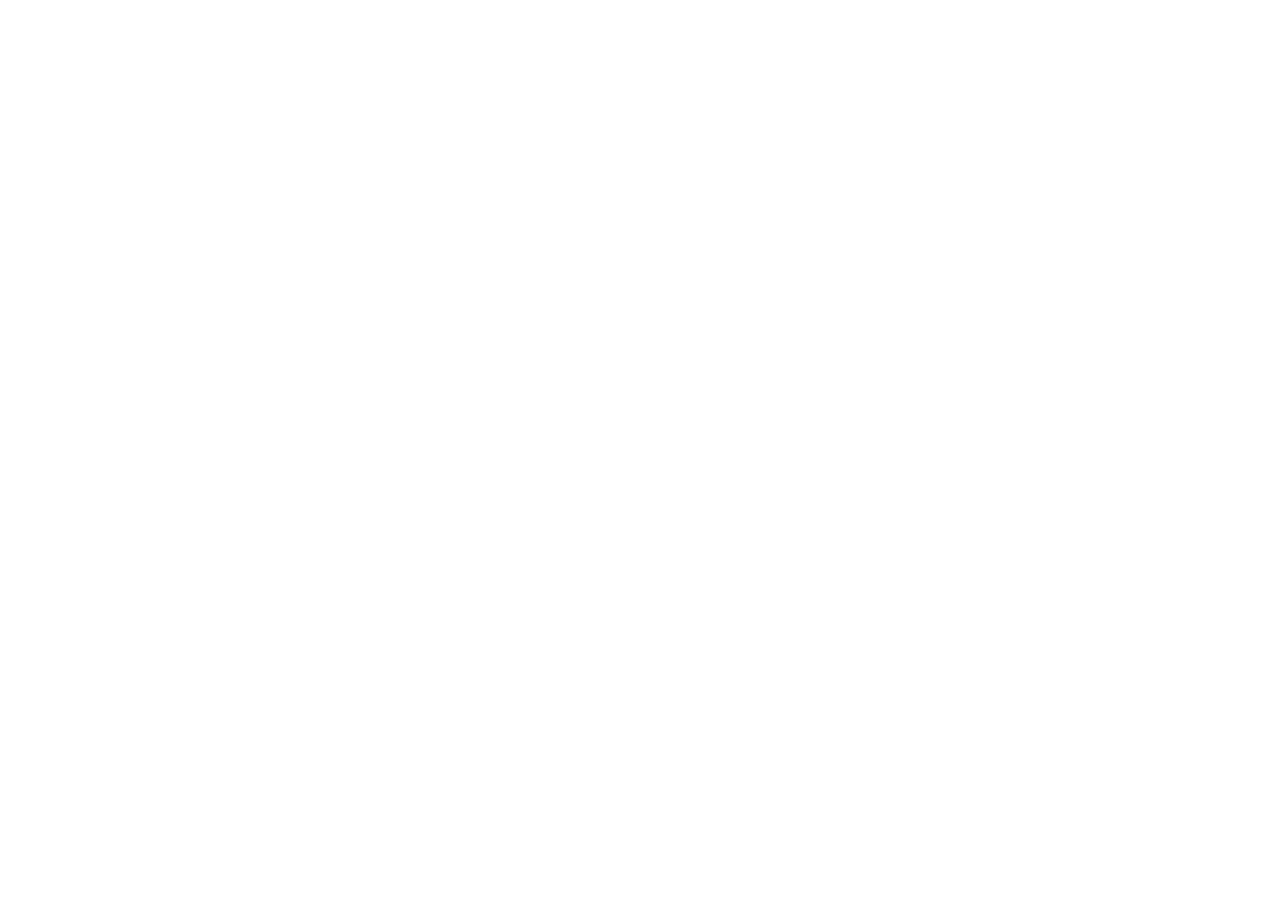
==== commit b9e4abc5: "첫 화면을 플루터 앱으로: 웹 빌드를 루트에, /new/ 는 첫 화면으로 넘기기 - tools/build_web_app.sh: base-href / 로 빌드해 루트에 넣음(플루터 " ====
--- a/index.html
+++ b/index.html
@@ -1,1149 +1,66 @@
-<!doctype html>
-<html lang="ko">
+<!DOCTYPE html>
+<html>
 <head>
-<meta charset="utf-8">
-<meta name="viewport" content="width=device-width,initial-scale=1,viewport-fit=cover">
-<meta name="theme-color" content="#FBF5EA">
-<meta name="apple-mobile-web-app-capable" content="yes">
-<meta name="mobile-web-app-capable" content="yes">
-<meta name="robots" content="noindex">
-<title>내 아이의 MBTI · 영유아 기질검사</title>
-<meta name="description" content="내 아이의 MBTI: 만 2~7세 아이의 타고난 기질을 MBTI처럼 네 글자로 읽는 부모용 영유아 기질검사 시제품">
-<link rel="icon" type="image/png" href="assets/icon_180.png">
-<meta property="og:type" content="website">
-<meta property="og:title" content="내 아이의 MBTI · 영유아 기질검사">
-<meta property="og:description" content="부모가 답하는 만 2~7세 기질검사. 우리 아이는 어떤 네 글자일까요?">
-<meta property="og:image" content="https://childmbti.wonderwheel.co.kr/assets/og.png">
-<meta property="og:url" content="https://childmbti.wonderwheel.co.kr/">
-<link rel="apple-touch-icon" href="assets/icon_180.png">
+  <!--
+    If you are serving your web app in a path other than the root, change the
+    href value below to reflect the base path you are serving from.
+
+    The path provided below has to start and end with a slash "/" in order for
+    it to work correctly.
+
+    For more details:
+    * https://developer.mozilla.org/en-US/docs/Web/HTML/Element/base
+
+    This is a placeholder for base href that will be replaced by the value of
+    the `--base-href` argument provided to `flutter build`.
+  -->
+  <base href="/">
+
+  <meta charset="UTF-8">
+  <meta name="robots" content="noindex">
+  <meta content="IE=Edge" http-equiv="X-UA-Compatible">
+  <meta name="description" content="내 아이의 MBTI: 만 2~7세 아이의 타고난 기질을 MBTI처럼 네 글자로 읽는 부모용 영유아 기질검사와 성장 발달 체크">
+  <meta name="theme-color" content="#FBF5EA">
+  <!-- 카카오톡·메신저 링크 미리 보기 -->
+  <meta property="og:type" content="website">
+  <meta property="og:title" content="내 아이의 MBTI · 영유아 기질검사">
+  <meta property="og:description" content="부모가 답하는 만 2~7세 기질검사. 우리 아이는 어떤 네 글자일까요?">
+  <meta property="og:image" content="https://childmbti.wonderwheel.co.kr/assets/og.png">
+  <meta property="og:url" content="https://childmbti.wonderwheel.co.kr/">
+
+  <!--
+    Uncomment the tag below to lay the app out underneath the parts of the
+    screen that the device obstructs, such as a display cutout, the rounded
+    corners of the screen, or a home indicator.
+
+    Without it, the browser keeps the app clear of them, and `SafeArea` and
+    `MediaQuery.paddingOf` report no padding. With it, the app covers the whole
+    screen, and it is up to the app to keep its own content out of the way,
+    which is what `SafeArea` is for.
+  -->
+  <!-- <meta name="viewport" content="width=device-width, initial-scale=1.0, viewport-fit=cover"> -->
+
+  <!-- iOS meta tags & icons -->
+  <meta name="mobile-web-app-capable" content="yes">
+  <meta name="apple-mobile-web-app-status-bar-style" content="black">
+  <meta name="apple-mobile-web-app-title" content="childmbti">
+  <link rel="apple-touch-icon" href="icons/Icon-192.png">
+
+  <!-- Favicon -->
+  <link rel="icon" type="image/png" href="favicon.png"/>
+
+  <title>내 아이의 MBTI · 영유아 기질검사</title>
+  <link rel="manifest" href="manifest.json">
 </head>
 <body>
+  <!--
+    You can customize the "flutter_bootstrap.js" script.
+    This is useful to provide a custom configuration to the Flutter loader
+    or to give the user feedback during the initialization process.
 
-<meta name="claude:viewport-fit-sides" content="cover">
-<link rel="stylesheet" href="https://fonts.googleapis.com/css2?family=Gaegu:wght@400;700&family=Noto+Sans+KR:wght@400;500;700&display=swap">
-<style>
-/* Art concept C4 "색연필·크레용": warm cream paper, sky blue, pink, leaf green; Gaegu handwritten headings; soft hand-drawn edges; Higgsfield crayon characters. Layout: one narrow phone-first column. */
-:root{
-  --hero:url(assets/key_home.webp); --paper:url(assets/paper_tile.webp); --head-eb:#8CC4EA;
-  --bg:#FBF5EA; --surface:#FFFDF8; --sunk:#F5EDE0; --line:#E2D4BF;
-  --fg:#36405A; --muted:#656C80; --accent:#8CC4EA; --accent-ink:#2D6C98; --on-accent:#1F2E45;
-  --c1:#DD7356; --c2:#3A9586; --c3:#CF6189; --c4:#4C7CC0; --g:#6A9F45;
-  --band:#EFE4D2;
-  --display:"Gaegu","Noto Sans KR",sans-serif;
-  --body:"Noto Sans KR",system-ui,-apple-system,"Apple SD Gothic Neo",sans-serif;
-}
-*{box-sizing:border-box}
-body{background:var(--bg);color:var(--fg);font-family:var(--body);font-size:15px;line-height:1.65;
-  padding-left:max(16px,env(safe-area-inset-left,0px));padding-right:max(16px,env(safe-area-inset-right,0px));padding-block:0 56px}
-.wrap{max-width:640px;margin:0 auto;display:flex;flex-direction:column;gap:20px}
-header.top{display:flex;align-items:center;justify-content:space-between;gap:12px;padding-block:14px;border-bottom:1px solid var(--line);flex-wrap:wrap}
-.brand{font-family:var(--display);font-weight:700;font-size:20px;color:var(--fg);text-decoration:none}
-.brand small{font-family:var(--body);font-weight:400;font-size:12px;color:var(--muted);margin-left:6px}
-nav{display:flex;gap:4px;flex-wrap:wrap}
-nav a{font-size:13px;color:var(--muted);text-decoration:none;padding:6px 10px;border-radius:999px}
-nav a.on{background:var(--fg);color:var(--bg)}
-h1,h2,h3{font-family:var(--display);text-wrap:balance;margin:0;line-height:1.35}
-h1{font-size:28px} h2{font-size:21px} h3{font-size:17px}
-p{margin:0}
-.muted{color:var(--muted)} .small{font-size:13px}
-.eyebrow{font-size:12px;letter-spacing:.08em;color:var(--accent-ink);font-weight:700}
-.stack{display:flex;flex-direction:column;gap:12px}
-.card{background:var(--surface);border:1px solid var(--line);border-radius:14px;padding:18px;display:flex;flex-direction:column;gap:12px;min-width:0}
-.btn{font:inherit;font-weight:700;border:0;border-radius:12px;padding:13px 18px;cursor:pointer;background:var(--accent);color:var(--on-accent);text-align:center;text-decoration:none;display:inline-block}
-.btn.ghost{background:transparent;color:var(--fg);border:1px solid var(--line);font-weight:500}
-.btn.dark{background:var(--fg);color:var(--bg)}
-.btn:focus-visible,a:focus-visible,summary:focus-visible,input:focus-visible,select:focus-visible{outline:3px solid var(--c4);outline-offset:2px}
-.row{display:flex;gap:10px;flex-wrap:wrap}
-.row>*{flex:1 1 180px}
-.two{display:grid;grid-template-columns:repeat(auto-fit,minmax(240px,1fr));gap:14px}
-.plan{position:relative}
-.plan ul{margin:0;padding-left:18px;display:flex;flex-direction:column;gap:4px}
-.tag{display:inline-block;font-size:12px;padding:3px 10px;border-radius:999px;background:var(--sunk);color:var(--fg);border:1px solid var(--line)}
-.tags{display:flex;gap:6px;flex-wrap:wrap}
-label.f{display:flex;flex-direction:column;gap:4px;font-size:13px;color:var(--muted)}
-input,select{font:inherit;padding:10px 12px;border:1px solid var(--line);border-radius:10px;background:var(--surface);color:var(--fg);width:100%}
-/* test */
-.prog{height:6px;background:var(--sunk);border-radius:99px;overflow:hidden}
-.prog i{display:block;height:100%;background:var(--accent);border-radius:99px;transition:width .2s}
-.qtext{font-family:var(--display);font-size:22px;line-height:1.5;text-wrap:balance}
-.exq{background:var(--sunk);border-radius:10px;padding:10px 12px;font-size:14px;color:var(--muted);min-height:3.6em}
-.exq b{color:var(--accent-ink);margin-right:6px;font-size:12px}
-.opts{display:flex;flex-direction:column;gap:8px}
-.opt{font:inherit;text-align:left;padding:13px 16px;border-radius:12px;border:1px solid var(--line);background:var(--surface);color:var(--fg);cursor:pointer;display:flex;gap:12px;align-items:center}
-.opt b{width:26px;height:26px;border-radius:50%;border:1px solid var(--line);display:grid;place-items:center;font-size:13px;flex:none}
-.passbar{display:flex;justify-content:space-between;gap:10px;flex-wrap:wrap;align-items:center;background:var(--sunk);border-radius:12px;padding:10px 14px;font-size:13px}
-.passbar b{font-variant-numeric:tabular-nums}
-.price{font-family:var(--display);font-size:34px;font-weight:700;line-height:1.1}
-.price small{font-family:var(--body);font-size:14px;font-weight:400;color:var(--muted);margin-left:6px}
-.chips{display:flex;gap:8px;flex-wrap:wrap}
-.chip{font:inherit;font-size:13px;padding:8px 12px;border-radius:999px;border:1px solid var(--line);background:var(--surface);color:var(--fg);cursor:pointer}
-textarea{font:inherit;padding:12px;border:1px solid var(--line);border-radius:12px;background:var(--surface);color:var(--fg);width:100%;min-height:92px;resize:vertical}
-.ans{display:flex;flex-direction:column;gap:12px}
-.ans .lab{font-size:12px;font-weight:700;color:var(--accent-ink);letter-spacing:.04em}
-.bubble{align-self:flex-end;background:var(--fg);color:var(--bg);border-radius:14px 14px 4px 14px;padding:10px 14px;max-width:90%}
-.help{border:2px solid var(--c3);border-radius:14px;padding:16px;display:flex;flex-direction:column;gap:8px}
-.btn[disabled]{opacity:.45;cursor:not-allowed}
-.opt.unk{border-style:dashed;background:transparent;margin-top:6px}
-.opt.sel{border-color:var(--accent);background:var(--sunk)} .opt.sel b{background:var(--accent);color:var(--on-accent);border-color:var(--accent)}
-/* report */
-.sheet{background:var(--surface);border:1px solid var(--line);border-radius:14px;overflow:hidden}
-.sheet-head{background:var(--fg);color:var(--bg);padding:18px;display:flex;flex-direction:column;gap:4px}
-.sheet-head .eyebrow{color:var(--head-eb)}
-.meta{display:grid;grid-template-columns:repeat(auto-fit,minmax(140px,1fr));border-top:1px solid var(--line)}
-.meta div{padding:10px 18px;border-bottom:1px solid var(--line);font-size:13px}
-.meta span{display:block;color:var(--muted);font-size:12px}
-.type{display:flex;flex-direction:column;gap:10px;align-items:flex-start}
-.code{font-family:var(--display);font-weight:700;font-size:54px;letter-spacing:.12em;line-height:1;display:flex}
-.code span{display:inline-block}
-.bar{display:grid;grid-template-columns:52px 1fr 52px;gap:10px;align-items:center;font-size:13px}
-.bar .l{text-align:right} .bar .on{font-weight:700}
-.track{position:relative;height:14px;background:var(--sunk);border-radius:99px}
-.track .mid{position:absolute;left:40%;width:20%;top:0;bottom:0;background:var(--band)}
-.track .fill{position:absolute;top:0;bottom:0;border-radius:99px}
-.track .dot{position:absolute;top:50%;width:18px;height:18px;border-radius:50%;transform:translate(-50%,-50%);border:3px solid var(--surface)}
-.track.thin{height:8px} .track.thin .dot{width:14px;height:14px}
-.legend{display:flex;gap:14px;flex-wrap:wrap;font-size:12px;color:var(--muted)}
-.legend i{display:inline-block;width:18px;height:8px;background:var(--band);border-radius:3px;margin-right:5px;vertical-align:middle}
-.axis-h{display:flex;align-items:baseline;justify-content:space-between;gap:10px;flex-wrap:wrap}
-.pill{font-size:12px;font-weight:700;padding:3px 10px;border-radius:999px;color:var(--surface)}
-.sub{display:flex;flex-direction:column;gap:4px}
-.sub .nm{display:flex;justify-content:space-between;gap:8px;font-size:13px}
-.sub .ends{display:flex;justify-content:space-between;font-size:11px;color:var(--muted)}
-details{border-top:1px dashed var(--line);padding-top:10px}
-summary{cursor:pointer;font-weight:700;font-size:14px}
-details>div{padding-top:10px;display:flex;flex-direction:column;gap:12px}
-.say{border-left:3px solid var(--accent);padding:2px 0 2px 12px;font-family:var(--display)}
-.avoid{border-left:3px solid var(--line);padding:2px 0 2px 12px;color:var(--muted);text-decoration:line-through;text-decoration-color:var(--line)}
-.gauge{display:grid;grid-template-columns:92px 1fr 44px;gap:10px;align-items:center;font-size:13px}
-.cmp{display:flex;flex-wrap:wrap;gap:4px 10px;align-items:center;font-size:14px}
-.cmp>b{flex:0 0 92px} .cmp .nums{flex:1 1 auto;font-variant-numeric:tabular-nums;font-weight:700} .cmp>p{flex:1 1 100%;margin:0}
-.gauge .num{text-align:right;font-variant-numeric:tabular-nums;font-weight:700}
-.lock{position:relative;border:1px dashed var(--line);border-radius:14px;padding:16px;display:flex;flex-direction:column;gap:8px;background:var(--sunk)}
-.lock h3{font-size:15px;font-family:var(--body);font-weight:700}
-.skel{display:flex;flex-direction:column;gap:6px;filter:blur(3px);opacity:.6}
-.skel i{display:block;height:9px;border-radius:5px;background:var(--line)}
-.note{background:var(--sunk);border-radius:12px;padding:12px 14px;font-size:13px}
-.cta{background:var(--fg);color:var(--bg);border-radius:14px;padding:20px;display:flex;flex-direction:column;gap:12px}
-.cta .muted{color:var(--bg);opacity:.75}
-table{border-collapse:collapse;width:100%;font-size:13px}
-th,td{border-bottom:1px solid var(--line);padding:7px 8px;text-align:left;vertical-align:top}
-th{color:var(--muted);font-weight:500;font-size:12px}
-.tw{overflow-x:auto}
-.mk{font-size:11px;padding:1px 6px;border-radius:5px;background:var(--sunk);border:1px solid var(--line);white-space:nowrap}
-@media (max-width:420px){ h1{font-size:24px} .code{font-size:44px} .qtext{font-size:19px} }
-@media (prefers-reduced-motion:reduce){ *{transition:none!important} }
-/* ---- concept C4: 색연필·크레용 ---- */
-h1,h2,h3,.brand,.code,.price,.qtext,.say{font-weight:700}
-h1,h2,h3,.qtext,.say{word-break:keep-all} h1{font-size:31px;line-height:1.25} h2{font-size:24px} h3{font-size:19px} .qtext{font-size:25px;line-height:1.4} .say{font-size:19px;line-height:1.45}
-html,body{background:var(--bg) var(--paper) repeat;background-size:512px}
-.card,.sheet,.lock,.cta,.help{border-radius:24px 20px 26px 19px/20px 25px 19px 24px}
-.card,.sheet{border:1.5px solid var(--line);box-shadow:2px 3px 0 color-mix(in srgb,var(--line) 85%,transparent)}
-.btn{border-radius:999px 940px 999px 960px/999px 980px 940px 999px;border:1.5px solid color-mix(in srgb,var(--accent-ink) 55%,transparent);box-shadow:1px 3px 0 color-mix(in srgb,var(--accent-ink) 40%,transparent)}
-.btn.ghost,.btn.dark{box-shadow:none}
-.btn.ghost{border:1.5px solid var(--line)}
-.opt{border-radius:20px 17px 21px 18px/18px 21px 17px 20px;border-width:1.5px} .exq,.note,.passbar{border-radius:18px 15px 19px 16px}
-input,select,textarea{border-radius:14px;border-width:1.5px}
-.brand{display:inline-flex;align-items:center;gap:6px;font-size:24px}
-.brand img{width:34px;height:34px;object-fit:contain}
-.hero{position:relative;aspect-ratio:4/5;border-radius:26px 22px 28px 21px/22px 27px 21px 26px;overflow:hidden;background:var(--sunk) var(--hero) center 58%/cover;box-shadow:2px 3px 0 var(--line);border:1.5px solid var(--line)}
-.hero span{position:absolute;left:14px;top:14px;background:color-mix(in srgb,var(--surface) 88%,transparent);color:var(--fg);font-family:var(--display);font-weight:700;font-size:18px;padding:5px 14px;border-radius:999px;border:1.5px solid var(--line)}
-.banner{display:block;width:100%;height:auto;aspect-ratio:16/9;object-fit:cover;border-radius:24px 20px 26px 19px/20px 25px 19px 24px;border:1.5px solid var(--line)}
-.sheet .banner{border:0;border-radius:0}
-.coach-art{display:block;width:180px;height:180px;object-fit:contain;align-self:center;margin-block:-6px}
-.type{position:relative}
-.masc{position:absolute;right:8px;top:4px;width:112px;height:112px;object-fit:contain}
-.type>p,.type>h1{max-width:100%}
-.ttl{display:flex;align-items:center;gap:10px}
-.ttl img{width:72px;height:72px;flex:none;object-fit:contain}
-.tag.tm{display:inline-flex;align-items:center;gap:6px;padding:4px 12px 4px 6px}.tag.tm img{width:44px;height:44px;object-fit:contain}
-.empty-m{width:120px;height:120px;align-self:center;object-fit:contain}
-@media (max-width:420px){ .masc{width:92px;height:92px;right:4px} h1{font-size:28px} .code{font-size:46px} .qtext{font-size:22px} }
-/* ---- app shell ---- */
-body{padding-block:0 calc(92px + env(safe-area-inset-bottom,0px));-webkit-tap-highlight-color:transparent}
-.wrap{max-width:480px;gap:16px}
-body::before{content:"";position:fixed;inset:0 0 auto;height:env(safe-area-inset-top,0px);z-index:10;background:var(--bg)}
-header.top{position:sticky;top:env(safe-area-inset-top,0px);z-index:9;background:var(--bg) var(--paper) repeat;background-size:512px;flex-wrap:nowrap;padding-block:10px}
-.brand small{display:none}
-.hlink{font-size:12px;color:var(--muted);text-decoration:none;border:1px solid var(--line);border-radius:999px;padding:4px 10px;white-space:nowrap}
-#nav{position:fixed;left:50%;transform:translateX(-50%);bottom:0;width:min(100%,480px);z-index:20;display:grid;grid-template-columns:repeat(3,1fr);gap:0;
-  background:var(--surface);border:1px solid var(--line);border-bottom:0;border-radius:22px 22px 0 0;
-  padding:8px max(8px,env(safe-area-inset-right,0px)) calc(8px + env(safe-area-inset-bottom,0px)) max(8px,env(safe-area-inset-left,0px));box-shadow:0 -6px 18px color-mix(in srgb,var(--fg) 8%,transparent)}
-#nav a{display:flex;flex-direction:column;align-items:center;gap:2px;font-size:11px;font-weight:500;color:var(--muted);padding:4px 2px;border-radius:14px;background:none;min-height:52px}
-#nav a .ic{display:grid;place-items:center;width:52px;height:30px;border-radius:999px;transition:background .15s}
-#nav a.on{background:none;color:var(--fg);font-weight:700}
-#nav a.on .ic{background:var(--accent);color:var(--on-accent)}
-body[data-view="test"] #nav,body[data-view="pay"] #nav{display:none}
-body[data-view="test"] .hlink{display:none}
-/* 움직임이 끝난 뒤 transform이 남으면 안의 position:fixed(검사 하단 버튼)가 화면이 아닌 이 상자 아래에 붙어 마지막 선택지를 가린다 → backwards로 끝나면 풀고, 고정 바가 있는 화면은 투명도만 움직인다 */
-#app>*{animation:rise .28s ease backwards}
-#app>*:has(.testbar){animation-name:fadein}
-@keyframes rise{from{opacity:.0;transform:translateY(10px)}to{opacity:1;transform:none}}
-@keyframes fadein{from{opacity:0}to{opacity:1}}
-.btn{min-height:52px;display:inline-flex;align-items:center;justify-content:center;font-size:16px;transition:transform .08s}
-.btn:active,.opt:active,.chip:active{transform:scale(.97)}
-.opt{min-height:56px;font-size:16px;transition:transform .08s}
-.chip{min-height:40px}
-.row>*{flex:1 1 140px}
-.two{grid-template-columns:1fr}
-input,select,textarea{font-size:16px;min-height:48px}
-.qhelp{border-top:0;padding-top:0}.qhelp summary{font-weight:500;font-size:13px;color:var(--muted)}
-.testbar{position:fixed;left:50%;transform:translateX(-50%);bottom:0;width:min(100%,480px);z-index:20;display:flex;gap:10px;background:var(--bg);
-  padding:10px max(16px,env(safe-area-inset-right,0px)) calc(10px + env(safe-area-inset-bottom,0px)) max(16px,env(safe-area-inset-left,0px));border-top:1px solid var(--line)}
-.testbar .btn{flex:1}
-.stickycta{position:fixed;left:50%;transform:translateX(-50%);bottom:calc(78px + env(safe-area-inset-bottom,0px));width:min(100%,480px);z-index:19;animation:none!important;
-  padding:0 max(16px,env(safe-area-inset-right,0px)) 0 max(16px,env(safe-area-inset-left,0px))}
-.stickycta .btn{width:100%;box-shadow:0 6px 18px color-mix(in srgb,var(--accent-ink) 35%,transparent)}
-@media (min-width:700px){ body{background:var(--sunk)} .wrap{background:var(--bg) var(--paper) repeat;background-size:512px;min-height:100vh;padding-inline:20px;box-shadow:0 0 0 1px var(--line)} header.top{margin-inline:-20px;padding-inline:20px} }
-@media (prefers-reduced-motion:reduce){ #app>*{animation:none} }
-.microw{display:flex;flex-direction:column;align-items:stretch;gap:8px} .mic{justify-content:center}
-.mic{flex:none;display:inline-flex;align-items:center;gap:8px;min-height:48px;padding:0 16px;border-radius:999px;border:2px solid var(--accent);background:var(--surface);color:var(--fg);font:inherit;font-weight:700;font-size:15px;cursor:pointer;transition:transform .08s}
-.mic:active{transform:scale(.97)} .mic:disabled{opacity:.5}
-.mic.on{background:var(--accent);color:var(--on-accent);animation:micp 1.4s ease-in-out infinite}
-@keyframes micp{0%,100%{box-shadow:0 0 0 0 color-mix(in srgb,var(--accent) 60%,transparent)}50%{box-shadow:0 0 0 10px transparent}}
-@media (prefers-reduced-motion:reduce){ .mic.on{animation:none} }
-
-/* ---- 손그림 UI (c4_ui, 힉스필드 GPT Image 2.5): 9-slice 테두리 그림, 크레용 막대·점, 손그림 아이콘 ---- */
-html,body{background:var(--bg) var(--paper) repeat;background-size:512px}
-header.top{border-bottom:0;background:url(assets/ui/d_wave.webp) left bottom/100% 7px no-repeat,var(--bg) var(--paper) repeat;background-size:100% 7px,512px}
-/* 카드: 손그림 틀(::before) + 아래에 살짝 비껴 깔린 종이(::after) */
-.card,.sheet{position:relative;isolation:isolate;border:0;background:none;box-shadow:none;border-radius:0}
-.card::before,.sheet::before{content:"";position:absolute;inset:0;z-index:-1;pointer-events:none;border:0 solid transparent;border-image:url(assets/ui/card.webp) 22 fill / 15px / 0 stretch;border-radius:0;box-shadow:none;background:none}
-.card::after,.sheet::after{content:"";position:absolute;inset:6px -4px -6px 5px;z-index:-2;pointer-events:none;border:0 solid transparent;border-image:url(assets/ui/box_soft.webp) 27 fill / 14px / 0 stretch;border-radius:0;box-shadow:none;background:none;opacity:.9}
-.card:nth-of-type(even)::after{inset:7px 5px -5px -4px}
-.card:nth-of-type(3n)::after{inset:5px -3px -7px 2px}
-.card.plan[style*="accent"]::before{border-image-source:url(assets/ui/card_blue.webp);border-image-slice:23 fill}
-.sheet{padding:12px;overflow:visible}
-.sheet .banner{margin:0}
-.sheet-head{border:0 solid transparent;border-image:url(assets/ui/box_dark.webp) 30 fill / 14px / 0 stretch;border-radius:0;box-shadow:none;background:none;margin-top:10px;padding:18px 20px;color:var(--bg)}
-.meta{border-top:0} .meta div{border-bottom:1px dashed var(--line)}
-.cta{border:0 solid transparent;border-image:url(assets/ui/box_dark.webp) 30 fill / 15px / 0 stretch;border-radius:0;box-shadow:none;background:none;padding:24px 22px}
-.lock{border:0 solid transparent;border-image:url(assets/ui/box_lock.webp) 23 fill / 13px / 0 stretch;border-radius:0;box-shadow:none;background:none} .lock h3{display:flex;align-items:center;gap:8px} .ico{width:22px;height:22px;flex:none}
-.note,.exq,.passbar{border:0 solid transparent;border-image:url(assets/ui/box_soft.webp) 27 fill / 12px / 0 stretch;border-radius:0;box-shadow:none;background:none}
-.help{border:0 solid transparent;border-image:url(assets/ui/box_pink.webp) 25 fill / 14px / 0 stretch;border-radius:0;box-shadow:none;background:none}
-.bubble{border:0 solid transparent;border-image:url(assets/ui/bubble.webp) 81 fill / 26px / 0 stretch;border-radius:0;box-shadow:none;background:none;color:var(--bg);padding:12px 22px 22px 16px}
-/* 버튼 */
-.btn{border:0 solid transparent;border-image:url(assets/ui/btn_blue.webp) 60 fill / 26px / 0 stretch;border-radius:0;box-shadow:none;background:none;color:var(--on-accent)}
-.btn.ghost{border:0 solid transparent;border-image:url(assets/ui/btn_ghost.webp) 61 fill / 26px / 0 stretch;border-radius:0;box-shadow:none;background:none;color:var(--fg);font-weight:500}
-.btn.dark{border:0 solid transparent;border-image:url(assets/ui/btn_dark.webp) 60 fill / 26px / 0 stretch;border-radius:0;box-shadow:none;background:none;color:var(--bg)}
-.btn:active,.opt:active,.chip:active{transform:translateY(1px) rotate(-.4deg);filter:brightness(.95)}
-.stickycta .btn{box-shadow:none}
-.stickycta .btn::after{content:"";width:22px;height:22px;margin-left:8px;background:url(assets/ui/i_arrow_r.webp) center/contain no-repeat}
-[data-back]::before{content:"";width:20px;height:20px;margin-right:6px;background:url(assets/ui/i_arrow_l.webp) center/contain no-repeat}
-[data-retest]::before{content:"";width:20px;height:20px;margin-right:6px;flex:none;background:url(assets/ui/i_retry.webp) center/contain no-repeat}
-#askf .btn:not(.ghost)::after{content:"";width:20px;height:20px;margin-left:8px;background:url(assets/ui/i_send.webp) center/contain no-repeat}
-.mic{border:0 solid transparent;border-image:url(assets/ui/btn_ghost.webp) 61 fill / 24px / 0 stretch;border-radius:0;box-shadow:none;background:none;animation:none}
-.mic.on{border:0 solid transparent;border-image:url(assets/ui/btn_blue.webp) 60 fill / 24px / 0 stretch;border-radius:0;box-shadow:none;background:none;color:var(--on-accent);animation:wig 1.2s ease-in-out infinite}
-.mic img{width:24px;height:24px}
-@keyframes wig{0%,100%{transform:rotate(-1.2deg)}50%{transform:rotate(1.2deg)}}
-/* 검사 선택지 */
-.opt{border:0 solid transparent;border-image:url(assets/ui/opt.webp) 30 fill / 13px / 0 stretch;border-radius:0;box-shadow:none;background:none}
-.opt.sel{border:0 solid transparent;border-image:url(assets/ui/opt_sel.webp) 32 fill / 13px / 0 stretch;border-radius:0;box-shadow:none;background:none}
-.opt.unk{border:0 solid transparent;border-image:url(assets/ui/opt_unk.webp) 31 fill / 13px / 0 stretch;border-radius:0;box-shadow:none;background:none;margin-top:6px}
-.opt b{border:0;background:url(assets/ui/dot_ring.webp) center/100% 100% no-repeat;font-family:var(--display);font-size:16px}
-.opt.sel b{background-image:url(assets/ui/dot_sky.webp);color:var(--fg)}
-.opt.sel::after{content:"";margin-left:auto;width:24px;height:24px;flex:none;background:url(assets/ui/i_check.webp) center/contain no-repeat}
-.prog{height:14px;border:0 solid transparent;border-image:url(assets/ui/track.webp) 25 fill / 7px / 0 stretch;border-radius:0;box-shadow:none;background:none;overflow:visible}
-.prog i{background:url(assets/ui/bar_sky.webp) center/100% 100% no-repeat;border-radius:0}
-/* 배지·칩 */
-.tag,.mk{border:0 solid transparent;border-image:url(assets/ui/tag.webp) 33 fill / 13px / 0 stretch;border-radius:0;box-shadow:none;background:none} .tag{padding:4px 13px} .mk{border-image-width:9px;padding:1px 8px}
-.tag.tm{padding:4px 14px 4px 8px}
-.tag[style]{background:none!important;border-color:transparent!important;color:var(--accent-ink)!important;font-weight:700}
-.chip{border:0 solid transparent;border-image:url(assets/ui/tag.webp) 33 fill / 20px / 0 stretch;border-radius:0;box-shadow:none;background:none;padding:8px 16px}
-.pill{border:0 solid transparent;border-image:url(assets/ui/tag.webp) 33 fill / 13px / 0 stretch;border-radius:0;box-shadow:none;background:none;color:var(--fg);padding:4px 13px 4px 28px;position:relative}
-.pill::before{content:"";position:absolute;left:10px;top:50%;width:13px;height:13px;transform:translateY(-50%)}
-.pill.c1::before{background:url(assets/ui/dot_c1.webp) center/contain} .pill.c2::before{background:url(assets/ui/dot_c2.webp) center/contain}
-.pill.c3::before{background:url(assets/ui/dot_c3.webp) center/contain} .pill.c4::before{background:url(assets/ui/dot_c4.webp) center/contain}
-/* 축 막대 */
-.track{border:0 solid transparent;border-image:url(assets/ui/track.webp) 25 fill / 7px / 0 stretch;border-radius:0;box-shadow:none;background:none}
-.track.thin{border-image-width:4px}
-.track .mid{background:color-mix(in srgb,#B9A88F 20%,transparent);border-radius:3px}
-.track .fill{opacity:.55;border-radius:0;background:center/100% 100% no-repeat}
-.fill.c1{background-image:url(assets/ui/bar_c1.webp)} .fill.c2{background-image:url(assets/ui/bar_c2.webp)} .fill.c3{background-image:url(assets/ui/bar_c3.webp)} .fill.c4{background-image:url(assets/ui/bar_c4.webp)}
-.fill.g{background-image:url(assets/ui/bar_g.webp);opacity:1}
-.track .dot{border:0;width:22px;height:22px;background:center/100% 100% no-repeat}
-.track.thin .dot{width:16px;height:16px}
-.dot.c1{background-image:url(assets/ui/dot_c1.webp)} .dot.c2{background-image:url(assets/ui/dot_c2.webp)} .dot.c3{background-image:url(assets/ui/dot_c3.webp)} .dot.c4{background-image:url(assets/ui/dot_c4.webp)}
-.legend i{background:url(assets/ui/bar_sand.webp) center/100% 100% no-repeat;border-radius:0}
-/* 입력칸 */
-input,select,textarea{border:0 solid transparent;border-image:url(assets/ui/input.webp) 23 fill / 11px / 0 stretch;border-radius:0;box-shadow:none;background:none}
-select{appearance:none;-webkit-appearance:none;padding-right:38px}
-label.f:has(select){position:relative}
-label.f:has(select)::after{content:"";position:absolute;right:14px;bottom:17px;width:14px;height:14px;background:url(assets/ui/i_tri_down.webp) center/contain no-repeat;pointer-events:none}
-/* 펼치기·구분선·인용 */
-details{border-top:0;background:url(assets/ui/d_wave.webp) left top/100% 6px no-repeat;padding-top:14px}
-summary{list-style:none;display:flex;align-items:center;gap:6px} summary::-webkit-details-marker{display:none}
-summary::before{content:"";width:14px;height:14px;flex:none;background:url(assets/ui/i_tri.webp) center/contain no-repeat;transition:transform .15s}
-details[open]>summary::before{transform:rotate(90deg)}
-.say{border-left:0;background:url(assets/ui/bar_sky_v.webp) left center/7px 100% no-repeat;padding-left:16px}
-.avoid{border-left:0;background:url(assets/ui/bar_sand_v.webp) left center/6px 100% no-repeat;padding-left:16px}
-/* 하단 탭바·검사 바 */
-#nav{border:0 solid transparent;border-image:url(assets/ui/card.webp) 22 fill / 15px 15px 0 15px / 0 stretch;border-radius:0;box-shadow:none;background:none;padding-top:10px}
-#nav a .ic{width:56px;height:34px;background:none;border-radius:0}
-#nav a .ic img{width:28px;height:28px}
-#nav a .on-i,#nav a.on .off-i{display:none} #nav a.on .on-i{display:block}
-#nav a.on .ic{background:url(assets/ui/d_blob.webp) center/100% 100% no-repeat;color:inherit}
-.testbar{border-top:0;background:url(assets/ui/d_wave.webp) left top/100% 7px no-repeat,var(--bg) var(--paper) repeat;background-size:100% 7px,512px}
-/* 그림 틀·테이프·클립 */
-.hero{border:0;box-shadow:none;border-radius:22px;overflow:visible}
-.hero::before{content:"";position:absolute;inset:0;pointer-events:none;border:0 solid transparent;border-image:url(assets/ui/card.webp) 22 / 15px / 0 stretch}
-.hero::after{content:"";position:absolute;top:-14px;left:50%;width:118px;height:36px;transform:translateX(-50%) rotate(-3deg);background:url(assets/ui/d_tape.webp) center/contain no-repeat;pointer-events:none}
-.hero span{z-index:1;border:0;background:none;border:0 solid transparent;border-image:url(assets/ui/tag.webp) 33 fill / 16px / 0 stretch;border-radius:0;box-shadow:none;background:none;padding:6px 16px}
-.banner{position:relative;margin:0;border:0;aspect-ratio:auto}
-.banner img{display:block;width:100%;height:auto;aspect-ratio:16/9;object-fit:cover;border-radius:20px}
-.banner::before{content:"";position:absolute;inset:0;pointer-events:none;border:0 solid transparent;border-image:url(assets/ui/card.webp) 22 / 14px / 0 stretch}
-.clip{position:absolute;top:-16px;left:22px;width:26px;height:58px;background:url(assets/ui/d_clip.webp) center/contain no-repeat;transform:rotate(-8deg);z-index:2}
-.masc{transform:rotate(4deg)}
-.mbti{color:var(--accent-ink);white-space:nowrap;padding:0 2px 6px;background:url(assets/ui/d_underline.webp) left bottom/100% 9px no-repeat}
-/* 리포트 탭(기질 / 성격): 손그림 꼬리표 틀, 고른 탭은 하늘색 크레용 버튼. 폭 360에서도 한 줄 */
-.rtabs{display:flex;gap:8px}
-.rtab{flex:1 1 0;min-width:max-content;min-height:50px;padding:6px 10px;font:inherit;font-family:var(--display);font-weight:700;font-size:19px;line-height:1.2;white-space:nowrap;color:var(--muted);cursor:pointer;
-  border:0 solid transparent;border-image:url(assets/ui/tag.webp) 33 fill / 20px / 0 stretch;border-radius:0;box-shadow:none;background:none;transition:transform .08s}
-.rtab[aria-selected="true"]{color:var(--on-accent);border-image-source:url(assets/ui/btn_blue.webp);border-image-slice:60 fill;border-image-width:24px}
-.rtab:active{transform:translateY(1px) rotate(-.4deg)}
-.rtab:focus-visible{outline:3px solid var(--c4);outline-offset:2px}
-.rpanel[hidden]{display:none}
-@media (max-width:420px){ .rtab{font-size:17px;padding:6px 8px} }
-/* 리포트 탭 4칸(기질 / 성격 / 양육자 비교 / 달라진 점): 2칸씩 두 줄 */
-.rtabs{display:grid;grid-template-columns:1fr 1fr}
-.rtab{min-width:0}
-/* 양육자 고르기 칩: 고른 사람은 하늘색 크레용 버튼 */
-.chip[aria-pressed="true"]{border-image-source:url(assets/ui/btn_blue.webp);border-image-slice:60 fill;color:var(--on-accent);font-weight:700}
-.chip.add{color:var(--accent-ink)}
-/* 다시 검사할 때 선택지 옆 표시: 지난번 내 답, 다른 양육자의 답 */
-.omk{margin-left:auto;display:flex;flex-wrap:wrap;gap:4px;justify-content:flex-end;max-width:52%}
-.omk .mk{font-size:12px;line-height:1.5}
-.omk .mk.me{color:var(--accent-ink);font-weight:700}
-.opt:has(.omk)::after{margin-left:6px}
-/* 이전 점(빈 동그라미)과 지금 점을 한 막대에 */
-.track .dot.was{background-image:url(assets/ui/dot_ring.webp);z-index:1}
-.track .dot{z-index:2}
-.cgrow{display:grid;grid-template-columns:76px 1fr 34px;gap:10px;align-items:center;font-size:13px}
-.cgrow .num{text-align:right;font-variant-numeric:tabular-nums;font-weight:700}
-.dq{display:flex;flex-direction:column;gap:4px;padding-block:8px;background:url(assets/ui/d_wave.webp) left top/100% 5px no-repeat}
-.dq:first-child{background:none}
-.dq .who{display:flex;flex-wrap:wrap;gap:4px 12px;font-size:13px}
-.dq .who b{color:var(--accent-ink)}
-.cgst{display:flex;align-items:center;gap:10px;font-size:14px}
-.cgst img{width:40px;height:40px;object-fit:contain;flex:none}
-.cgst .muted{margin-left:auto;text-align:right}
-#nav a[data-v="share"] .off-i{opacity:.55;filter:grayscale(1)}
-.btn.kakao{background:#FEE500;color:#191600;border-color:#FEE500}
-.btn.kakao{border:0 solid transparent;border-image:none;border-radius:16px 13px 17px 14px;box-shadow:inset 0 0 0 2px #191600}
-.sharecard{display:flex;flex-direction:column;align-items:center;text-align:center;gap:6px;padding:8px 0}
-.sharecard .masc{position:static;transform:none;margin:0 auto;width:120px;height:120px}
-.btn.kakao{width:100%}
-.ttl{display:flex;align-items:center;gap:10px}
-.ttl img{width:40px;height:40px;object-fit:contain}
-#toast{position:fixed;left:50%;bottom:calc(90px + env(safe-area-inset-bottom,0px));transform:translate(-50%,20px);max-width:min(440px,calc(100% - 32px));background:var(--fg);color:var(--bg);padding:12px 16px;border-radius:14px;font-size:14px;opacity:0;pointer-events:none;transition:opacity .2s,transform .2s;z-index:40}
-#toast.on{opacity:1;transform:translate(-50%,0)}
-.filebtn{position:relative;overflow:hidden}
-.filebtn input{position:absolute;inset:0;opacity:0;cursor:pointer}
-/* ---- 모바일 UX 정리(2026-11-17): 핵심은 첫 화면에, 상세는 눌러서 펼치기 ---- */
-.hero{aspect-ratio:4/3;background-position:center 69%}
-.hero.mini{aspect-ratio:16/7;background-position:center 51%}
-.f2{display:grid;grid-template-columns:1fr 1fr;gap:10px}
-/* 칩 줄: 한 줄로 두고 옆으로 밀어 보기 */
-.chips.scroll{flex-wrap:nowrap;overflow-x:auto;scrollbar-width:none;margin-inline:-18px;padding:2px 18px 4px;scroll-padding-inline:18px}
-.chips.scroll::-webkit-scrollbar{display:none}
-.chips.scroll>*{flex:none;white-space:nowrap}
-/* 아이 정보 요약 줄 + 펼쳐서 바꾸기 */
-.kidsum{border:0;background:none;padding:0}
-.kidsum>summary{justify-content:space-between;font-weight:500;font-size:15px}
-.kidsum>summary::before{display:none}
-.kidsum>summary .ed{font-size:13px;color:var(--accent-ink);font-weight:700;white-space:nowrap}
-.kidsum[open]>summary .ed{visibility:hidden}
-/* 줄 목록(메뉴·펼침) */
-.list{display:flex;flex-direction:column;gap:0;padding-block:8px}
-.list>a,.list>details>summary,.list>button{display:flex;align-items:center;gap:10px;min-height:52px;padding:6px 2px;font:inherit;font-size:15px;font-weight:500;color:var(--fg);text-decoration:none;background:none;border:0;text-align:left;cursor:pointer;width:100%}
-.list>*+*{background:url(assets/ui/d_wave.webp) left top/100% 5px no-repeat}
-.list>details{padding-top:0}
-.list>details>summary::before{display:none}
-.list>a::after,.list>details>summary::after{content:"";margin-left:auto;width:14px;height:14px;flex:none;background:url(assets/ui/i_tri.webp) center/contain no-repeat;opacity:.7;transition:transform .15s}
-.list>details[open]>summary::after{transform:rotate(90deg)}
-.list>details>div{padding:0 2px 12px}
-.list img{width:28px;height:28px;object-fit:contain;flex:none}
-/* 펼치기 줄(카드 안 상세) */
-.more>summary{font-weight:500;font-size:14px;color:var(--accent-ink);min-height:40px}
-/* 리포트 머리: 유형 카드에 검사 정보 한 줄 */
-.rhead .metaline{font-size:13px;color:var(--muted)}
-.rhead .code{margin-top:2px}
-.rhead h1{font-size:28px}
-.rhead>p{padding-right:4px}
-/* 리포트 탭: 한 줄, 위에 붙음 */
-.rtabs{display:flex;gap:6px;position:sticky;top:calc(env(safe-area-inset-top,0px) + 60px);z-index:8;margin-inline:-16px;padding:8px 16px;overflow-x:auto;scrollbar-width:none;
-  background:url(assets/ui/d_wave.webp) left bottom/100% 5px no-repeat,var(--bg) var(--paper) repeat;background-size:100% 5px,512px}
-.rtabs::-webkit-scrollbar{display:none}
-.rtab{flex:1 0 auto;min-height:44px;font-size:16px;padding:4px 12px;border-image-width:18px}
-.rtab[aria-selected="true"]{border-image-width:20px}
-@media (max-width:420px){ .rtab{font-size:15px;padding:4px 10px} }
-/* 기질 4축: 막대를 누르면 그 축의 설명이 펼쳐짐 */
-.axd{background:none;padding-top:0}
-.axd+.axd{background:url(assets/ui/d_wave.webp) left top/100% 5px no-repeat;padding-top:10px}
-.axd>summary{display:block;padding-bottom:8px;font-weight:400;font-size:15px}
-.axd>summary::before{display:none}
-.axd .axh{display:flex;align-items:center;justify-content:space-between;gap:8px;margin-bottom:6px}
-.axd .axh b{font-family:var(--display);font-size:19px}
-.axd .axh .hint{display:flex;align-items:center;gap:6px}
-.axd .axh .hint::after{content:"";width:14px;height:14px;flex:none;background:url(assets/ui/i_tri.webp) center/contain no-repeat;opacity:.7;transition:transform .15s}
-.axd[open] .axh .hint::after{transform:rotate(90deg)}
-.axd>div{padding:4px 0 14px}
-.axd .ph{font-size:15px}
-/* 강점·살펴볼 점 두 칸 전환 */
-.seg{display:grid;grid-template-columns:1fr 1fr;gap:6px}
-.seg .rtab{font-size:16px}
-.seglist[hidden]{display:none}
-/* 리포트 아래 행동 줄 */
-.acts{display:grid;grid-template-columns:1fr 1fr;gap:10px}
-.acts .btn{padding-inline:10px;font-size:15px}
-.links{display:flex;flex-wrap:wrap;gap:6px 16px;font-size:13px}
-.links a{color:var(--muted)}
-/* 공유 버튼 한 줄 */
-.sharerow{display:grid;grid-template-columns:1.3fr 1fr 1fr;gap:8px}
-.sharerow .btn{min-height:48px;font-size:14px;padding:6px 8px;white-space:nowrap}
-.sharerow .btn.kakao{width:auto}
-.sharecard{flex-direction:row;text-align:left;align-items:center;gap:12px;padding:0}
-.sharecard .masc{width:84px;height:84px;margin:0}
-.sharecard .code{font-size:36px}
-/* 홈 아래 고정 버튼: 본문의 큰 버튼이 화면 밖일 때만 */
-.stickycta{bottom:calc(84px + env(safe-area-inset-bottom,0px));transition:opacity .15s,transform .15s}
-.stickycta.off{opacity:0;pointer-events:none;transform:translate(-50%,12px)}
-body[data-view="home"]{padding-bottom:calc(150px + env(safe-area-inset-bottom,0px))}
-</style>
-
-<div class="wrap">
-  <header class="top">
-    <a class="brand" href="#home"><img src="assets/mascot_child.webp" alt="" width="34" height="34">내 아이의 MBTI <small>영유아 기질검사</small></a>
-
-  </header>
-  <main id="app" class="stack" style="gap:20px"></main>
-  <nav id="nav" aria-label="주요 화면"><a href="#home" data-v="home"><span class="ic"><img class="off-i" src="assets/ui/i_home_off.webp" alt="" width="28" height="28"><img class="on-i" src="assets/ui/i_home.webp" alt="" width="28" height="28"></span>홈</a><a href="#report" data-v="report"><span class="ic"><img class="off-i" src="assets/ui/i_doc_off.webp" alt="" width="28" height="28"><img class="on-i" src="assets/ui/i_doc.webp" alt="" width="28" height="28"></span>리포트</a><a href="#share" data-v="share"><span class="ic"><img class="off-i" src="assets/ui/i_share.webp" alt="" width="28" height="28"><img class="on-i" src="assets/ui/i_share.webp" alt="" width="28" height="28"></span>공유</a></nav>
-</div>
-
-<script>
-/* ---------- 검사 데이터 ---------- */
-// 문항: [문장, 역채점(1), 무료검사 포함(1)]
-const AX = [
- {id:'A',H:'E',L:'I',hi:'탐험',lo:'관찰',q:'새로운 것 앞에서',c:'--c1',subs:[
-  {n:'새로움에 다가가기',lo:'지켜보고 시작',hi:'먼저 해 보기',items:[
-   ['처음 가 본 장소에서도 금방 여기저기 돌아다니며 살펴본다.',0,1],
-   ['새로운 장난감이나 놀이를 보면 설명을 듣기 전에 먼저 만져 본다.',0,0],
-   ['처음 해 보는 활동은 한동안 지켜본 뒤에야 참여한다.',1,0],
-   ['익숙한 놀이보다 새로운 놀이를 더 찾는다.',0,0]]},
-  {n:'활동 에너지',lo:'차분한 놀이',hi:'몸으로 놀기',items:[
-   ['가만히 앉아 있기보다 몸을 움직이며 노는 것을 좋아한다.',0,1],
-   ['집 안에서도 뛰거나 기어오르는 일이 많다.',0,0],
-   ['책 보기나 퍼즐처럼 조용한 놀이를 오래 즐긴다.',1,0],
-   ['하루 종일 놀고도 에너지가 남아 보인다.',0,0]]},
-  {n:'사람에게 다가가기',lo:'천천히 친해짐',hi:'먼저 다가감',items:[
-   ['처음 만난 또래에게 먼저 다가가 말을 걸거나 같이 논다.',0,1],
-   ['낯선 어른이 말을 걸면 부모 뒤로 숨거나 대답을 망설인다.',1,0],
-   ['여러 사람이 모인 자리에서 더 신이 난다.',0,0],
-   ['새 친구와 편해지는 데 시간이 걸린다.',1,0]]}]},
- {id:'B',H:'S',L:'N',hi:'섬세',lo:'무던',q:'자극을 느끼는 정도',c:'--c2',subs:[
-  {n:'감각 민감성',lo:'둔감한 편',hi:'예민한 편',items:[
-   ['옷의 상표나 양말 솔기 같은 작은 촉감을 불편해한다.',0,1],
-   ['큰 소리나 밝은 빛에 깜짝 놀라거나 싫어한다.',0,0],
-   ['음식의 맛이나 식감이 조금만 달라도 알아챈다.',0,0],
-   ['옷이 젖거나 손이 더러워져도 별로 신경 쓰지 않는다.',1,0]]},
-  {n:'변화 알아차림',lo:'지나치는 편',hi:'금방 알아챔',items:[
-   ['집 안 물건의 위치가 바뀌면 금방 알아챈다.',0,1],
-   ['부모의 표정이나 목소리가 달라지면 바로 눈치챈다.',0,0],
-   ['주변이 시끄럽거나 어수선해도 하던 일을 그대로 이어 간다.',1,0],
-   ['작은 소리나 냄새에도 "이게 뭐야?" 하고 반응한다.',0,0]]},
-  {n:'마음의 흔들림',lo:'금방 털어냄',hi:'오래 담아 둠',items:[
-   ['사소한 일에도 쉽게 속상해하거나 걱정한다.',0,1],
-   ['넘어지거나 실수해도 금방 털고 일어난다.',1,0],
-   ['무서운 장면이나 이야기를 오래 기억하고 다시 이야기한다.',0,0],
-   ['혼나거나 지적받으면 한참 마음에 담아 둔다.',0,0]]}]},
- {id:'C',H:'F',L:'T',hi:'표현',lo:'잔잔',q:'감정을 드러내는 방식',c:'--c3',subs:[
-  {n:'감정 표현의 크기',lo:'작게 드러냄',hi:'크게 드러냄',items:[
-   ['기쁠 때 소리를 지르거나 펄쩍 뛰며 온몸으로 표현한다.',0,1],
-   ['화가 나거나 속상하면 주변 사람이 다 알 만큼 크게 드러낸다.',0,0],
-   ['기분이 좋든 나쁘든 겉으로는 크게 티가 나지 않는다.',1,0],
-   ['웃음소리나 울음소리가 큰 편이다.',0,0]]},
-  {n:'마음 나누기',lo:'속으로 간직',hi:'먼저 이야기',items:[
-   ['있었던 일이나 자기 기분을 먼저 이야기한다.',0,1],
-   ['속상한 일이 있어도 물어보기 전에는 말하지 않는다.',1,0],
-   ['안아 달라거나 같이 있어 달라는 표현을 자주 한다.',0,0],
-   ['자기가 만든 것이나 한 일을 보여 주며 반응을 기다린다.',0,0]]},
-  {n:'감정의 여운',lo:'금방 가라앉음',hi:'오래 이어짐',items:[
-   ['한번 울거나 화가 나면 가라앉는 데 시간이 걸린다.',0,1],
-   ['속상한 일이 있어도 다른 것에 금방 관심을 돌린다.',1,0],
-   ['신나는 일이 있으면 한참 들떠 있어 진정시키기 어렵다.',0,0],
-   ['감정이 올라와도 잠깐이면 평소 모습으로 돌아온다.',1,0]]}]},
- {id:'D',H:'J',L:'P',hi:'리듬',lo:'자유',q:'일상을 꾸리는 방식',c:'--c4',subs:[
-  {n:'생활 리듬',lo:'날마다 다름',hi:'규칙적',items:[
-   ['졸려 하는 시간과 배고파하는 시간이 매일 비슷하다.',0,1],
-   ['잠드는 시간이 날마다 들쑥날쑥하다.',1,0],
-   ['평소 일과가 바뀌면 컨디션이 흐트러진다.',0,0],
-   ['식사량이 날마다 많이 다르다.',1,0]]},
-  {n:'전환과 예고',lo:'바로 넘어감',hi:'예고가 필요',items:[
-   ['놀이를 끝내야 할 때 미리 알려 주면 훨씬 잘 받아들인다.',0,1],
-   ['갑자기 계획이 바뀌어도 금방 따라온다.',1,0],
-   ['"다음엔 뭐 해?" 하고 순서를 미리 알고 싶어 한다.',0,0],
-   ['하던 일을 중간에 멈추고 다른 일로 넘어가는 것을 어려워한다.',0,0]]},
-  {n:'순서와 정돈',lo:'그때그때',hi:'정해진 대로',items:[
-   ['물건을 늘 두던 자리에 두거나 정해진 순서대로 하려고 한다.',0,1],
-   ['놀이 규칙이나 약속이 달라지면 "그게 아니야" 하고 바로잡으려 한다.',0,0],
-   ['그때그때 떠오르는 대로 놀이를 바꾸어 간다.',1,0],
-   ['장난감을 종류별로 나누거나 줄 세우는 것을 좋아한다.',0,0]]}]}
-];
-const GR = [
- {id:'G1',n:'끈기',d:'어려워도 다시 해 보는 힘',items:[
-  ['잘 안 되는 일도 여러 번 다시 해 본다.',0],['시작한 놀이나 만들기를 끝까지 마치려고 한다.',0],
-  ['어려워 보이면 금방 "못 해" 하고 그만둔다.',1],['좋아하는 활동에는 오랫동안 집중한다.',0],
-  ['방해를 받아도 하던 일로 다시 돌아온다.',0],['조금만 지루해지면 다른 것으로 옮겨 간다.',1]],
-  lv:[['어려운 일 앞에서 금방 손을 놓는 편입니다.','이 시기에는 자연스러운 모습입니다. 결과보다 다시 해 본 행동을 칭찬하고, 성공할 수 있는 쉬운 단계부터 시작하세요. "한 번만 더 해 볼까?"가 "끝까지 해"보다 잘 통합니다.'],
-      ['좋아하는 일에는 끈기를 보이고, 어려운 일에서는 도움이 필요합니다.','과제를 작은 단계로 나누어 "한 칸만 더"를 경험하게 해 주세요. 중간에 쉬었다 다시 돌아오는 것도 끈기입니다.'],
-      ['어려워도 다시 해 보고 끝까지 마치려는 힘이 탄탄합니다.','몰입이 깊은 만큼 중간에 멈추기를 힘들어할 수 있습니다. 완벽하게 하려다 지치지 않도록 "여기까지 해도 충분해"를 알려 주세요.']]},
- {id:'G2',n:'스스로 힘',d:'스스로 정하고 해내는 힘',items:[
-  ['옷 입기나 정리하기를 스스로 하려고 한다.',0],['무엇을 하고 싶은지 분명하게 말한다.',0],
-  ['작은 일도 어른이 대신 해 주기를 바란다.',1],['실수해도 "다시 하면 돼" 하는 태도를 보인다.',0],
-  ['스스로 해낸 일을 뿌듯해한다.',0],['무엇을 할지 스스로 정하지 못해 한참 망설인다.',1]],
-  lv:[['아직은 어른의 도움과 결정을 많이 필요로 합니다.','대신 해 주기 전에 10초만 기다려 주세요. 양말 한 짝처럼 아주 작은 일을 스스로 끝내는 경험이 쌓이면 달라집니다.'],
-      ['익숙한 일은 스스로 하고, 낯선 일에서는 어른을 찾습니다.','둘 중 하나 고르기처럼 작은 선택부터 맡겨 보세요. 고른 결과를 어른이 바꾸지 않는 것이 중요합니다.'],
-      ['스스로 정하고 스스로 해내려는 힘이 탄탄합니다.','선택권을 넓혀 주되 안전과 관련된 규칙은 분명히 해 주세요. "내가 할 거야"가 강해 실랑이가 생길 때는 시간을 넉넉히 잡는 것이 가장 쉽습니다.']]},
- {id:'G3',n:'함께 힘',d:'마음을 살피고 맞춰 가는 힘',items:[
-  ['친구나 가족이 울면 다가가 위로하려 한다.',0],['장난감이나 간식을 나누어 준다.',0],
-  ['차례를 기다리는 것을 매우 힘들어한다.',1],['다른 사람이 싫어하는 행동을 알려 주면 멈추려고 한다.',0],
-  ['함께 놀 때 친구의 생각도 받아들인다.',0],['자기 뜻대로 되지 않으면 놀이를 그만둔다.',1]],
-  lv:[['아직은 자기 욕구가 먼저입니다.','어린 연령에서는 흔한 모습입니다. "친구가 속상한 얼굴이네"처럼 표정을 말로 짚어 주고, 짧은 차례 기다리기부터 놀이로 연습하세요.'],
-      ['기분이 좋을 때는 잘 나누고 기다리지만, 원하는 것이 클 때는 어렵습니다.','번갈아 쌓기나 보드게임처럼 차례가 눈에 보이는 놀이가 좋습니다. 기다린 순간을 바로 알아봐 주세요.'],
-      ['다른 사람의 마음을 살피고 함께 맞춰 가는 힘이 탄탄합니다.','양보만 하다 자기 마음을 놓치지 않도록 "싫어", "나도 하고 싶어"를 말하는 연습도 함께 해 주세요.']]}
-];
-const P = {
- E:{tags:['먼저 해 보는','에너지 넘치는','사람을 좋아하는'],sum:'새로운 장소, 놀이, 사람 앞에서 먼저 움직입니다. 몸으로 부딪치며 배우는 아이입니다.',det:'탐험 성향이 높은 아이는 낯선 자극을 위협보다 기회로 받아들입니다. 설명을 듣기보다 직접 해 보면서 익히고, 활동량이 많아 하루에 몸을 충분히 쓸 시간이 필요합니다. 살피기 전에 움직이는 일이 있어 안전 규칙은 짧고 분명하게, 미리 정해 두는 편이 효과적입니다.',st:'새 환경에 빨리 적응하고 도전을 즐깁니다.',wa:'움직이기 전에 멈추고 살피는 연습이 필요합니다.',say:'먼저 해 보고 싶구나. 딱 하나만 약속하고 시작하자.',no:'가만히 좀 있어!',ph:'새로운 것에 먼저 뛰어들고'},
- I:{tags:['신중한','지켜보는','깊이 익히는'],sum:'충분히 지켜보고 준비가 되면 움직입니다. 한번 익숙해지면 깊이 빠져듭니다.',det:'관찰 성향이 높은 아이는 새 상황에서 정보를 먼저 모읍니다. 소심해서가 아니라 자기만의 안전 확인 절차입니다. 재촉하면 더 움츠러들고, 기다려 주면 스스로 나섭니다. 새 장소에는 조금 일찍 도착해 둘러볼 시간을 주고, 처음 만나는 사람 앞에서 인사를 강요하지 않는 것이 도움이 됩니다.',st:'신중하고 실수가 적으며 익숙한 것에 깊이 몰입합니다.',wa:'새 환경에서는 적응할 시간을 넉넉히 주어야 합니다.',say:'먼저 보고 있어도 돼. 하고 싶어지면 말해 줘.',no:'다른 애들은 다 하는데 너는 왜 안 해?',ph:'충분히 지켜본 뒤 움직이고'},
- S:{tags:['잘 알아차리는','감각이 예민한','마음이 여린'],sum:'소리, 촉감, 분위기의 작은 차이를 잘 느낍니다. 그만큼 쉽게 지치기도 합니다.',det:'섬세 성향이 높은 아이는 같은 자극을 더 크게, 더 자세히 받아들입니다. 옷의 촉감이나 시끄러운 장소가 힘든 것은 고집이 아니라 실제로 불편하기 때문입니다. 자극이 많은 날 뒤에는 조용히 쉬는 시간을 넣어 주세요. 이 민감함은 자라면서 관찰력, 공감, 미적 감각의 바탕이 됩니다.',st:'관찰력이 좋고 다른 사람의 기분을 잘 알아차립니다.',wa:'자극이 많은 곳에서 빨리 지치므로 쉬는 시간이 필요합니다.',say:'그게 불편했구나. 어떤 느낌인지 말해 줄래?',no:'별것도 아닌데 왜 그래?',ph:'작은 변화도 놓치지 않으며'},
- N:{tags:['털털한','잘 흔들리지 않는','회복이 빠른'],sum:'웬만한 자극이나 변화에 크게 흔들리지 않습니다. 넘어져도 금방 털고 일어납니다.',det:'무던 성향이 높은 아이는 불편함의 문턱이 높아 어디서든 잘 지냅니다. 다만 불편하거나 아파도 표현이 적어 어른이 놓치기 쉽습니다. 다른 사람의 미묘한 표정 변화를 지나치는 일도 있으니, 감정을 말로 짚어 주면 도움이 됩니다.',st:'환경이 바뀌어도 안정적이고 스트레스에서 빨리 회복합니다.',wa:'불편함을 잘 표현하지 않으니 어른이 먼저 물어봐 주어야 합니다.',say:'괜찮아 보여도 한번 물어볼게. 지금 몸이랑 마음은 어때?',no:'넌 원래 아무렇지도 않잖아.',ph:'웬만한 자극에는 흔들리지 않으며'},
- F:{tags:['감정이 풍부한','먼저 이야기하는','여운이 긴'],sum:'기쁨도 속상함도 크고 분명하게 드러냅니다. 마음을 나누고 싶어 합니다.',det:'표현 성향이 높은 아이는 감정의 볼륨이 큽니다. 부모는 아이 마음을 읽기 쉽지만, 감정이 올라왔을 때는 설득이 통하지 않습니다. 먼저 감정에 이름을 붙여 주고, 가라앉은 뒤에 이야기하세요. 쿵쿵 뛰기나 베개 안기처럼 큰 감정을 안전하게 쏟을 방법을 미리 정해 두면 좋습니다.',st:'감정을 숨기지 않아 마음을 읽기 쉽고 애정 표현이 풍부합니다.',wa:'감정이 큰 순간에는 가라앉을 시간과 방법이 필요합니다.',say:'정말 많이 속상했구나. 다 울고 나면 같이 이야기하자.',no:'뚝 그쳐. 울 일도 아니야.',ph:'감정을 크고 분명하게 보여 주고'},
- T:{tags:['차분한','속으로 생각하는','금방 가라앉는'],sum:'감정을 크게 드러내지 않고 안에서 다룹니다. 금방 평소 모습으로 돌아옵니다.',det:'잔잔 성향이 높은 아이는 감정 기복이 겉으로 잘 보이지 않아 순한 아이로 보이기 쉽습니다. 느끼지 않는 것이 아니라 드러내는 양이 적은 것입니다. "괜찮아?"보다 "아까 그 일은 어땠어?"처럼 구체적으로 물어보고, 그림이나 놀이로 마음을 표현할 통로를 열어 주세요.',st:'차분하고 감정에 휩쓸리지 않아 주변에 안정감을 줍니다.',wa:'속마음을 놓치기 쉬우니 구체적으로 물어봐 주어야 합니다.',say:'말로 안 해도 괜찮아. 대신 그림으로 보여 줄래?',no:'너는 손이 안 가서 편해.',ph:'감정을 잔잔하게 안에서 다루고'},
- J:{tags:['규칙적인','예고가 필요한','순서를 좋아하는'],sum:'정해진 일과와 순서 속에서 편안해합니다. 미리 알려 주면 잘 따라옵니다.',det:'리듬 성향이 높은 아이는 다음에 무슨 일이 일어날지 알 때 안정됩니다. 갑작스러운 변화에는 크게 흔들리지만, 5분 전 예고와 일과표만으로도 많은 갈등이 줄어듭니다. 여행이나 행사처럼 일과가 깨지는 날에는 잠과 식사 시간만큼은 지켜 주세요.',st:'생활 습관이 잘 잡히고 약속과 규칙을 잘 지킵니다.',wa:'갑작스러운 변화에 약하므로 미리 알려 주어야 합니다.',say:'긴 바늘이 6에 가면 정리할 거야. 그다음엔 목욕이야.',no:'지금 당장 그만해!',ph:'예측할 수 있는 일상에서 편안해하는 아이'},
- P:{tags:['유연한','즉흥적인','변화에 강한'],sum:'그때그때 흐름에 맞춰 움직입니다. 계획이 바뀌어도 금방 따라옵니다.',det:'자유 성향이 높은 아이는 변화에 강하고 어디서든 잘 자고 잘 놉니다. 대신 정해진 시간에 자고 먹는 습관은 저절로 잡히지 않습니다. 모든 일과를 묶기보다 자기 전 순서처럼 꼭 필요한 한두 가지만 고정하고, 그 안에서는 선택권을 주면 잘 받아들입니다.',st:'변화에 유연하고 새로운 상황을 즐깁니다.',wa:'꼭 필요한 일과 한두 가지는 어른이 고정해 주어야 합니다.',say:'이 닦기랑 책 읽기 중에 뭐 먼저 할래?',no:'넌 왜 매번 제멋대로야?',ph:'그때그때 흐름에 맞춰 움직이는 아이'}
-};
-const NICK={ESFJ:'다정한 탐험대장',ESFP:'반짝이는 불꽃놀이',ESTJ:'꼼꼼한 꼬마 탐정',ESTP:'눈 밝은 모험가',ENFJ:'씩씩한 행진 대장',ENFP:'신나는 회오리바람',ENTJ:'든든한 꼬마 선장',ENTP:'거침없는 개척자',ISFJ:'섬세한 꼬마 정원사',ISFP:'마음 여린 예술가',ISTJ:'차분한 꼬마 학자',ISTP:'조용한 관찰 탐정',INFJ:'다정한 이야기꾼',INFP:'느긋한 몽상가',INTJ:'묵묵한 꼬마 장인',INTP:'유유한 구름 산책자'};
-const OPT=['전혀 아니다','아닌 편이다','보통이다','그런 편이다','매우 그렇다'];
-
-/* 문항별 장면 예시 (문항 아래에 표시) */
-const EXS={
- A0:['키즈카페나 처음 간 친척 집에서 부모 곁을 떠나 혼자 둘러본다','새 장난감 상자를 열자마자 버튼부터 눌러 본다','체험 수업에서 친구들이 하는 것을 몇 분 지켜본 뒤 들어간다','늘 하던 블록 대신 처음 보는 놀잇감을 먼저 고른다'],
- A1:['책을 읽어 줄 때도 일어나서 돌아다니거나 몸을 움직인다','소파에서 뛰어내리거나 의자, 식탁 위로 올라간다','20분 넘게 앉아서 그림 그리기나 퍼즐을 한다','놀이터에서 2시간 놀고 와서도 집에서 또 뛰어논다'],
- A2:['놀이터에서 처음 본 아이에게 "같이 놀자" 하거나 옆에 가서 논다','엘리베이터에서 이웃이 "몇 살이야?" 물으면 대답하지 않고 숨는다','생일잔치나 가족 모임에서 평소보다 더 활발해진다','새 학기에 한두 주가 지나서야 친구 이름을 이야기한다'],
- B0:['상표를 떼어 달라고 하거나 특정 옷만 입으려 한다','청소기, 핸드드라이어, 폭죽 소리에 귀를 막거나 운다','늘 먹던 우유나 반찬의 상표가 바뀌면 안 먹으려 한다','물놀이 뒤에 젖은 옷을 입고도 계속 논다'],
- B1:['가구를 옮기거나 새 물건이 생기면 들어오자마자 "이거 뭐야?" 한다','부모가 피곤하거나 화났을 때 "엄마 화났어?" 하고 묻는다','TV가 켜져 있거나 동생이 울어도 하던 놀이를 계속한다','멀리서 나는 사이렌 소리나 음식 냄새를 먼저 알아챈다'],
- B2:['그림이 마음대로 안 그려지거나 과자가 부러지면 운다','놀다가 넘어져도 툭툭 털고 다시 논다','며칠 전에 본 무서운 장면을 자기 전에 다시 꺼낸다','아침에 혼난 일을 저녁에 다시 이야기하거나 시무룩해 있다'],
- C0:['선물을 받으면 "우와!" 소리치며 방방 뛴다','마트에서 원하는 것을 못 사면 큰 소리로 울거나 바닥에 눕는다','좋아하는 선물을 받아도 조용히 미소만 짓는다','다른 방에서도 들릴 만큼 크게 웃거나 운다'],
- C1:['하원길에 묻지 않아도 "오늘 친구가 나 밀었어" 하고 말한다','친구와 다툰 일을 선생님에게 듣고서야 알게 된다','하루에도 여러 번 안기러 오거나 "옆에 있어" 한다','그림을 그리고 "이거 봐!" 하며 여러 번 보여 준다'],
- C2:['울음이 10분 넘게 이어지거나 달래도 한참 걸린다','울다가도 좋아하는 장난감을 보여 주면 금방 그친다','놀이공원에 다녀온 날 밤늦게까지 들떠서 잠들기 어렵다','화를 내다가도 1~2분 뒤에는 아무 일 없던 듯 논다'],
- D0:['시계를 안 봐도 낮잠 시간, 간식 시간을 짐작할 수 있다','어떤 날은 8시, 어떤 날은 10시 넘어 잠든다','여행이나 명절처럼 일과가 달라진 날 더 보채거나 짜증을 낸다','어제는 한 그릇을 다 먹고 오늘은 몇 숟가락만 먹는다'],
- D1:['"5분 뒤에 집에 갈 거야" 하고 말해 두면 덜 떼쓴다','가려던 놀이터 대신 마트에 가도 별말 없이 따라온다','아침에 "오늘 어디 가? 그다음엔?" 하고 묻는다','블록을 쌓는 중에 밥 먹자고 하면 크게 싫어한다'],
- D2:['신발을 늘 같은 자리에 두고, 자기 전 순서가 바뀌면 싫어한다','책 읽는 순서나 놀이 규칙을 바꾸면 "아니야, 이렇게 해야 돼" 한다','소꿉놀이를 하다가 갑자기 병원놀이, 자동차놀이로 바꾼다','자동차를 색깔별로 줄 세우거나 블록을 모양별로 모은다'],
- G1:['블록 탑이 무너져도 다시 쌓는다','퍼즐이나 색칠을 다 끝내고 나서야 일어난다','단추 끼우기가 한 번 안 되면 바로 "엄마가 해 줘" 한다','좋아하는 블록이나 그림 그리기를 30분 넘게 한다','밥을 먹고 나서도 하던 만들기를 이어서 한다','한 가지 놀이를 5분도 안 하고 다른 장난감을 꺼낸다'],
- G2:['"내가 할 거야" 하며 신발을 혼자 신으려 한다','"나는 이 옷 입을래", "이거 말고 저거" 하고 고른다','혼자 할 수 있는 숟가락질이나 양말 신기도 해 달라고 한다','물을 쏟아도 울지 않고 닦으려 하거나 다시 따른다','혼자 옷을 입고 "나 혼자 했어!" 하고 자랑한다','간식을 고르라고 하면 한참 못 고르거나 "엄마가 골라" 한다'],
- G3:['우는 동생이나 친구에게 휴지나 장난감을 가져다준다','과자를 먹다가 "하나 줄까?" 하고 건넨다','미끄럼틀 줄에서 앞 친구를 밀거나 새치기를 한다','"동생이 아파해" 하면 하던 장난을 멈춘다','"이번엔 네가 하고 싶은 놀이 하자"는 말에 따른다','게임에서 지거나 원하는 역할을 못 맡으면 "안 해" 하고 나간다']
-};
-/* ---------- 문항 펼치기 ---------- */
-const ITEMS=[]; const groups=[];
-AX.forEach(a=>a.subs.forEach((s,si)=>groups.push(s.items.map((it,i)=>({id:a.id+si+'-'+i,ax:a.id,sub:si,t:it[0],r:it[1],free:it[2],ex:EXS[a.id+si][i]})))));
-GR.forEach(g=>groups.push(g.items.map((it,i)=>({id:g.id+'-'+i,gr:g.id,t:it[0],r:it[1],free:0,ex:EXS[g.id][i]}))));
-for(let i=0;i<6;i++) groups.forEach(g=>{ if(g[i]) ITEMS.push(g[i]); });
-const FREE=ITEMS.filter(x=>x.free);
-
-/* ---------- 상태 ---------- */
-// 지금 고른 아이의 기록은 st 바로 아래(KF 필드)에, 다른 아이들의 같은 기록은 st.kids[id] 에 둔다(setKid 로 바꿔 끼움). 아이 순서는 st.korder.
-let st={ans:{},name:'',age:'',who:'엄마',date:''};
-try{ const s=JSON.parse(localStorage.getItem('aigyeol')||'null'); if(s&&s.ans) st=s; }catch(e){}
-const save=()=>{ try{ localStorage.setItem('aigyeol',JSON.stringify(st)); }catch(e){} };
-const nm=()=> st.name? st.name : '우리 아이';
-const nmEun=()=>{ const n=nm(), c=n.charCodeAt(n.length-1); return esc(n)+((c>=0xAC00&&c<=0xD7A3&&(c-0xAC00)%28)?'은':'는'); };
-const rid=()=> Date.now().toString(36)+Math.random().toString(36).slice(2,7);
-
-/* ---------- 양육자별 기록 ---------- */
-// 한 아이를 여러 양육자가 따로 검사한다. 지금 고른 양육자(st.who)의 기록은 st 바로 아래(ans, date, qd, prev, paid)에,
-// 나머지 양육자의 기록은 st.cgs[이름] = {ans, date, qd, prev, paid, recv} 에 둔다. recv: 다른 휴대폰에서 결과 링크로 받은 기록.
-const CGL=['엄마','아빠','할머니','할아버지','기타 양육자'];
-const cgNames=()=>{ const s=new Set(CGL); if(st.who) s.add(st.who); Object.keys(st.cgs||{}).forEach(k=>s.add(k)); return [...s]; };
-const hasAns=d=> !!d && (Object.keys(d.ans||{}).length>0 || !!d.prev || !!d.paid);
-function cgs(){ return cgNames().map(n=> n===st.who? {who:n,ans:st.ans,date:st.date,qd:st.qd,prev:st.prev,paid:st.paid,active:true}
-  : (st.cgs&&hasAns(st.cgs[n])? {who:n,...st.cgs[n],ans:st.cgs[n].ans||{}} : null)).filter(Boolean); }
-function setWho(n){ if(!n||n===st.who) return; st.cgs=st.cgs||{};
-  const mine={ans:st.ans,date:st.date,qd:st.qd,prev:st.prev,paid:st.paid}; if(hasAns(mine)) st.cgs[st.who]=mine; else delete st.cgs[st.who];
-  const d=st.cgs[n]||{}; delete st.cgs[n];
-  st.who=n; st.ans=d.ans||{}; st.date=d.date||''; st.qd=d.qd||0; st.prev=d.prev||null; st.paid=d.paid||0; save(); }
-const answered=ans=> ITEMS.filter(x=>(ans||{})[x.id]!=null).length;
-const fullDone=ans=> answered(ans)===ITEMS.length;
-
-/* ---------- 자녀 ---------- */
-// 아이마다 따로 저장하는 필드. key: 기기 사이에서 같은 아이를 알아보는 무작위 값(초대·결과 링크에 실림),
-// buys: 이 아이의 검사 결제 기록, ext: 다른 휴대폰에서 이미 첫 검사를 결제한 아이(초대로 받은 아이), inv: 받은 초대
-const KF=['key','name','age','who','ans','date','qd','prev','paid','cgs','buys','ext','inv'];
-const pickKid=()=>Object.fromEntries(KF.map(k=>[k,st[k]]));
-const blankKid=()=>({key:rid(),name:'',age:'',who:st.who||'엄마',ans:{},date:'',qd:0,prev:null,paid:0,cgs:{},buys:[],ext:0,inv:null});
-function kids(){ return (st.korder||[]).map(id=> id===st.kid? {id,...pickKid(),active:true} : st.kids[id]? {id,...st.kids[id]} : null).filter(Boolean); }
-function setKid(id){ if(!id||id===st.kid||!st.kids[id]) return; st.kids[st.kid]=pickKid(); Object.assign(st,blankKid(),st.kids[id]); delete st.kids[id]; st.kid=id; save(); }
-function addKid(d){ const id='k'+rid(); st.kids[st.kid]=pickKid(); Object.assign(st,blankKid(),d||{}); st.kid=id; st.korder.push(id); save(); return id; }
-const kidName=(k,i)=> k.name || '아이 '+(i+1);
-const kidByKey=key=> kids().find(k=>k.key===key);
-// 예전 기록 옮기기: 자녀 목록이 없던 기록은 아이 1명으로, 5,900원 이용권을 산 적이 있으면 이미 결제한 검사로 본다
-(function migrate(){ if(!st.kid){ st.kid='k1'; st.korder=['k1']; } st.kids=st.kids||{}; if(!st.key) st.key=rid(); st.buys=st.buys||[];
-  if(st.pass){ st.paid=1; if(!st.buys.length) st.buys.push({t:st.pass.start,kind:'first',who:st.who,price:0,legacy:1});
-    Object.values(st.cgs||{}).forEach(c=>{ if(fullDone(c.ans||{})) c.paid=1; }); }
-  delete st.pass; delete st.use; })();
-
-/* ---------- 가격 (바꿀 때는 이곳만 고친다) ---------- */
-// first: 아이마다 첫 정밀검사. more: 그 아이의 다른 양육자 검사, 다시 검사하기.
-// 실제 앱에서는 구글 플레이 인앱 상품(소모성) 두 개(sku)로 연결하고, 화면 가격은 플레이가 알려 주는 현지 가격으로 바꾼다.
-const PRICE={first:1, more:0.5, cur:'USD', sku:{first:'test_first', more:'test_more'}};
-const fmtP=p=> '$'+(Number.isInteger(p)? p : p.toFixed(2));
-const firstDone=()=> (st.buys||[]).length>0 || !!st.ext;
-const nextPrice=()=> firstDone()? PRICE.more : PRICE.first;
-// 초대 링크의 '첫 검사 결제됨'(p)은 받는 쪽에서 고칠 수 있다. 시제품은 그대로 믿지만, 실제 앱은 함께 실린 첫 결제 번호(o)를
-// 서버가 구글 플레이 구매 기록과 아이 key 로 확인한 뒤에만 $0.50 상품을 연다(docs/systems/pay-share.md).
-const firstBuy=()=>{ const b=(st.buys||[])[0]; return b? (b.id||'') : (st.ext&&st.ext.o||''); };
-
-/* ---------- 채점 ---------- */
-const v=(it,ans=st.ans)=> !ans[it.id]? null : (it.r? 6-ans[it.id] : ans[it.id]);
-const mean=a=> a.length? a.reduce((x,y)=>x+y,0)/a.length : null;
-const pct=m=> m==null? null : Math.round((m-1)*25);
-function score(ans=st.ans){ const vv=x=>v(x,ans);
-  const ax=AX.map(a=>{
-    const subs=a.subs.map((s,si)=>pct(mean(ITEMS.filter(x=>x.ax===a.id&&x.sub===si).map(vv).filter(x=>x!=null))));
-    const m0=mean(subs.filter(x=>x!=null)); const sc=m0==null?50:Math.round(m0);
-    const d=Math.abs(sc-50);
-    return {a,subs,sc,letter:sc>=50?a.H:a.L,pole:sc>=50?a.hi:a.lo,clar:d>=20?'뚜렷함':d>=8?'약간':'균형에 가까움',d};
-  });
-  const gr=GR.map(g=>{ const sc=pct(mean(ITEMS.filter(x=>x.gr===g.id).map(vv).filter(x=>x!=null))); return {g,sc,lv:sc==null?null:sc>=65?2:sc>=40?1:0}; });
-  // 응답 일관성: 같은 하위척도 안에서 정방향 문항과 역방향 문항(뒤집은 값)의 평균 차이
-  const diffs=[]; groups.forEach(g=>{ const f=g.filter(x=>!x.r).map(vv).filter(x=>x!=null), r=g.filter(x=>x.r).map(vv).filter(x=>x!=null); if(f.length&&r.length) diffs.push(Math.abs(mean(f)-mean(r))); });
-  const dm=mean(diffs); const raw=Object.values(ans).filter(x=>x>0); const flat=raw.length>20 && new Set(raw).size===1;
-  const cons= dm==null? null : flat? '낮음' : dm<0.9? '높음' : dm<1.5? '보통':'낮음';
-  return {ax,gr,code:ax.map(x=>x.letter).join(''),cons,unk:Object.values(ans).filter(x=>x===0).length};
-}
-/* ---------- 이전 검사와 비교 (성격 탭) ---------- */
-// 판정 기준. 확정 전 임시 기준, 감수 필요. 바꾸면 docs/content/report.md 와 docs/systems/save.md 도 고친다.
-// same: 점수 차이가 이 값보다 작으면 '비슷함'(6문항 척도에서 답 한 칸 = 약 4.2점, 세 칸 = 12.5점)
-// unkHalf: 한 척도 문항 중 '잘 모르겠다' 비율이 이 값 이상이면 그 척도는 비교하지 않음
-// sub: 세부 기질(4문항) 점수 차이가 이 값 이상이면 '달라진 세부 기질'로 보여 줌(답 네 칸 = 25점)
-// gap: 같은 문항에서 답이 이 칸 수 이상 벌어지면 '크게 바뀐 문항', '양육자 답이 갈린 문항'으로 보여 줌
-const CMP={same:12.5, unkHalf:0.5, sub:25, gap:2};
-const grUnk=(ans=st.ans)=>Object.fromEntries(GR.map(g=>[g.id,ITEMS.filter(x=>x.gr===g.id&&ans[x.id]===0).length]));
-// 다시 검사하기 직전에 남기는 이전 기록. 문항별 답(ans)도 함께 남겨 재검사 화면과 '달라진 점' 탭에 쓴다.
-function snapshot(ans=st.ans,date=st.date,who=st.who){ const r=score(ans);
-  return {code:r.code,date,who,ax:Object.fromEntries(r.ax.map(x=>[x.a.id,x.sc])),sub:Object.fromEntries(r.ax.map(x=>[x.a.id,x.subs])),
-    gr:Object.fromEntries(r.gr.map(x=>[x.g.id,x.sc])),unk:grUnk(ans),ans:{...ans}}; }
-function compareGrow(r){ const p=st.prev;
-  if(!p||!p.gr||!p.unk) return {none:true}; // 기록 없음, 또는 이 기능 전의 {code,date} 기록
-  if(p.who!==st.who) return {p,who:true};
-  const cu=grUnk();
-  return {p,rows:r.gr.map(x=>{ const id=x.g.id, half=x.g.items.length*CMP.unkHalf, ps=p.gr[id];
-    const pb=(p.unk[id]||0)>=half||ps==null, cb=cu[id]>=half||x.sc==null;
-    if(pb||cb) return {x,skip:pb&&cb?'이전과 이번 검사 모두':pb?'이전 검사':'이번 검사'};
-    const d=x.sc-ps; return {x,ps,v:Math.abs(d)<CMP.same?0:d>0?1:2}; })}; }
-const done=(list,ans=st.ans)=> list.every(x=>ans[x.id]!=null);
-const quickDone=()=> st.qd||done(FREE);
-
-/* ---------- 그리기 도우미 ---------- */
-const M1='assets/mascot_parent.webp', M2='assets/mascot_child.webp';
-const TM=Object.fromEntries(Object.keys(NICK).map(k=>[k,`assets/t_${k}.webp`]));
-const masc=r=>`<img class="masc" src="${TM[r.code]}" alt="${NICK[r.code]} 말랑이 캐릭터">`;
-const $=s=>document.querySelector(s);
-const esc=s=>String(s).replace(/[&<>"]/g,c=>({'&':'&amp;','<':'&lt;','>':'&gt;','"':'&quot;'}[c]));
-function bar(x,thin){ const a=x.a, s=x.sc, c=`var(${a.c})`;
-  const l=Math.min(s,50), w=Math.abs(s-50);
-  return `<div class="bar"><span class="l ${s<50?'on':''}">${a.lo}</span>
-   <div class="track ${thin?'thin':''}" role="img" aria-label="${a.lo} ${100-s}, ${a.hi} ${s}"><div class="mid"></div><div class="fill ${a.c.slice(2)}" style="left:${l}%;width:${w}%"></div><div class="dot ${a.c.slice(2)}" style="left:${s}%"></div></div>
-   <span class="${s>=50?'on':''}">${a.hi}</span></div>`; }
-function subRow(a,s,sc){ if(sc==null) return `<div class="sub"><div class="nm"><span>${s.n}</span><span class="muted">정보 부족</span></div><p class="small muted">이 항목은 '잘 모르겠다'로 답한 문항이 많아 판단하지 않았습니다.</p></div>`; return `<div class="sub"><div class="nm"><span>${s.n}</span><span class="muted">${sc<40?s.lo:sc>60?s.hi:'중간'}</span></div>
-  <div class="track thin"><div class="mid"></div><div class="dot ${a.c.slice(2)}" style="left:${sc}%"></div></div>
-  <div class="ends"><span>${s.lo}</span><span>${s.hi}</span></div></div>`; }
-const codeHTML=r=> `<div class="code" aria-label="유형 코드 ${r.code}">${r.ax.map(x=>`<span style="color:var(${x.a.c})">${x.letter}</span>`).join('')}</div>`;
-const oneLine=r=> `${P[r.ax[0].letter].ph}, ${P[r.ax[1].letter].ph}, ${P[r.ax[2].letter].ph}, ${P[r.ax[3].letter].ph}입니다.`;
-
-/* ---------- 화면 ---------- */
-const V={};
-V.home=()=>{ const ks=kids(), full=done(ITEMS), n=answered(st.ans), p=nextPrice();
- // 처음 온 사람(아이 정보·답·결제 없음)에게만 큰 그림. 다녀간 사람은 작은 그림으로 바로 할 일부터 보여 준다
- const fresh= ks.length<=1 && !st.name && !n && !(st.buys||[]).length && !cgs().some(c=>answered(c.ans));
- const kidChips= ks.length>1||st.name||n? `<div class="chips scroll" role="group" aria-label="검사할 아이">${ks.map((k,i)=>{ const c=fullDone(k.ans)? score(k.ans).code : null;
-   return `<button class="chip" data-kid="${k.id}" aria-pressed="${!!k.active}">${esc(kidName(k,i))}${c?' · '+c:''}</button>`; }).join('')}<button class="chip add" data-addkid aria-label="아이 추가하기">+ 아이 추가</button></div>` : '';
- const main= full&&st.paid? `<button class="btn dark" data-go="report" data-main>${esc(st.who)}의 리포트 보기</button>`
-   : st.paid? `<button class="btn dark" data-go="full" data-main>정밀검사 이어서 하기 (${n}/${ITEMS.length})</button>`
-   : `<button class="btn dark" data-go="full" data-main>무료로 검사 시작</button>`;
- const form=`<label class="f" for="in-name">아이 이름 또는 별명 (선택)<input id="in-name" value="${esc(st.name)}" placeholder="예: 콩이" maxlength="10"></label>
-   <div class="f2"><label class="f" for="in-age">연령<select id="in-age">${['','만 2세','만 3세','만 4세','만 5세','만 6세','만 7세'].map(o=>`<option ${st.age===o?'selected':''}>${o}</option>`).join('')}</select></label>
-   <label class="f" for="in-who">답하는 사람<select id="in-who">${cgNames().map(o=>`<option ${st.who===o?'selected':''}>${esc(o)}</option>`).join('')}</select></label></div>`;
- // 이름을 넣었거나 답을 시작한 아이는 한 줄 요약만 보이고, 누르면 입력칸이 펼쳐진다
- const kidInfo= st.name||n? `<details class="kidsum"><summary><span><b>${esc(nm())}</b> · ${esc(st.age||'연령 미입력')} · ${esc(st.who)}${ga(st.who).slice(-1)} 답함</span><span class="ed">바꾸기</span></summary><div class="stack" style="gap:10px;padding-top:10px">${form}</div></details>`
-   : `<div class="stack" style="gap:10px">${form}</div>`;
- return `
- <div class="hero ${fresh?'':'mini'}" role="img" aria-label="풀밭에서 엄마 말랑이가 무릎을 굽혀 아이 말랑이와 눈을 맞추고 이야기하는 색연필 그림"><span>오늘도 말랑하게, 우리 아이 이야기</span></div>
- <section class="stack" style="gap:6px">
-  <span class="eyebrow">만 2~7세 · 부모가 답하는 기질검사</span>
-  <h1>우리 아이의 <span class="mbti">MBTI</span>는 무엇일까요?</h1>
- </section>
- <div class="card">
-  <div class="axis-h"><h2>우리 아이</h2>${ks.length>1?`<span class="small muted">아이 ${ks.length}명</span>`:`<button class="chip add" data-addkid aria-label="아이 추가하기">+ 아이 추가</button>`}</div>
-  ${ks.length>1?kidChips:''}
-  ${kidInfo}
-  ${cgStatus()}
- </div>
- <div class="card plan" style="border-color:var(--accent)">
-  <div class="axis-h"><h2>${esc(nm())}의 MBTI 정밀검사</h2><span class="tag" style="background:var(--accent);color:var(--on-accent);border-color:var(--accent)">${firstDone()?'추가 검사':'첫 검사'}</span></div>
-  <div class="price">무료<small>검사 1회 · ${esc(st.who)}</small></div>
-  <p class="small muted">66문항 · 약 10분 · 결과는 기간 없이 계속 볼 수 있어요</p>
-  ${main}
-  <button class="btn ghost" data-sample="full">샘플 리포트 먼저 보기</button>
-  <details class="more"><summary>무엇을 알 수 있나요? · 가격 안내</summary><div>
-   <ul class="small" style="margin:0;padding-left:18px"><li>기질 결과: 네 글자 유형과 별명, 4축, 세부 기질 12가지, 잘 통하는 말</li><li>성격 결과: 끈기, 스스로 힘, 함께 힘</li><li>양육자 비교, 다시 검사하면 달라진 점 리포트</li></ul>
-   ${priceNote()}
-   <p class="small muted">최근 한 달간 아이의 모습을 떠올리며 답해 주세요. 엄마, 아빠, 할머니처럼 양육자마다 따로 답하면 리포트의 '양육자 비교'에서 서로 다르게 본 점을 정리해 드립니다.</p></div></details>
- </div>
- <div class="card list">
-  <a href="#share"><img src="assets/ui/i_share.webp" alt="" width="28" height="28">가족 초대하고 함께 보기</a>
-  <details><summary><img src="assets/ui/i_retry.webp" alt="" width="28" height="28">휴대폰을 바꾸거나 앱을 지울 때</summary><div class="stack" style="gap:8px">
-   <p class="small muted">검사 기록은 이 휴대폰 안에만 저장됩니다. 지우기 전에 기록 파일을 저장해 두고, 새 휴대폰에서 불러오면 그대로 이어집니다.</p>
-   <div class="row"><button class="btn ghost" data-backup>기록 파일 저장</button><label class="btn ghost filebtn">기록 불러오기<input type="file" id="in-restore" accept=".json,application/json"></label></div></div></details>
-  <a href="privacy.html"><img src="assets/ui/i_lock.webp" alt="" width="28" height="28">개인정보처리방침</a>
- </div>
- <p class="small muted">검사는 무료입니다(앱에서는 광고 1번 보고 시작). 양육 참고용이며 의학적 진단이 아닙니다.</p>
- <div class="stickycta off" aria-hidden="true">${main.replace(' data-main','').replace('<button ','<button tabindex="-1" ')}</div>`; };
-
-let tq={list:[],i:0,mode:''};
-function startTest(mode){ tq.mode=mode; tq.list= mode==='quick'? FREE.slice() : ITEMS.filter(x=>st.ans[x.id]==null); if(mode==='full'&&!tq.list.length) tq.list=ITEMS; tq.i=0; }
-// 다시 검사하기 중인지: 정밀검사이고, 이 양육자의 이전 기록에 문항별 답이 남아 있을 때
-const retesting=()=> tq.mode==='full' && !!(st.prev&&st.prev.ans);
-V.test=()=>{ const it=tq.list[tq.i], n=tq.list.length, re=retesting();
- // 다시 검사할 때만 선택지 옆에 지난번 내 답과 다른 양육자의 답을 표시한다(처음 검사할 때는 서로의 답에 끌리지 않도록 숨김)
- const others= re? cgs().filter(c=>!c.active&&c.ans[it.id]!=null) : [];
- const marks=k=>{ const m=[]; if(re&&st.prev.ans[it.id]===k) m.push('<span class="mk me">지난번 나</span>');
-   others.forEach(o=>{ if(o.ans[it.id]===k) m.push(`<span class="mk">${esc(o.who)}</span>`); }); return m.length?`<span class="omk">${m.join('')}</span>`:''; };
- return `<div class="stack" style="gap:18px;padding-top:8px">
-  <div class="stack" style="gap:6px"><div class="small muted" style="display:flex;justify-content:space-between"><span>${tq.mode==='quick'?'1분 간이검사':re?'다시 검사하기 · '+esc(st.who):'내 아이의 MBTI 정밀검사 · '+esc(st.who)}</span><span>${tq.i+1} / ${n}</span></div>
-  <div class="prog"><i style="width:${(tq.i)/n*100}%"></i></div></div>
-  ${re?`<p class="note small" data-retest-note><b>다시 검사 중입니다.</b> 선택지 옆에 <b>지난번 나</b>(${esc(st.prev.date||'이전 검사')})${others.length||cgs().some(c=>!c.active)?'와 다른 양육자':''}가 고른 답이 보입니다. 지난 답에 맞추지 말고 요즘 모습대로 골라 주세요.</p>`:''}
-  <p class="small muted">최근 한 달간 ${esc(nm())}의 모습에 가장 가까운 것을 골라 주세요.</p>
-  <div class="stack" style="gap:8px"><p class="qtext">${esc(it.t)}</p><p class="exq"><b>예</b> ${esc(it.ex)}</p></div>
-  <div class="opts">${OPT.map((o,k)=>`<button class="opt ${st.ans[it.id]===k+1?'sel':''}" data-a="${k+1}"><b>${k+1}</b>${o}${marks(k+1)}</button>`).join('')}
-   <button class="opt unk ${st.ans[it.id]===0?'sel':''}" data-a="0"><b>?</b><span>잘 모르겠다 <span class="muted small">본 적이 없거나 판단하기 애매해요</span></span>${marks(0)}</button></div>
-  <details class="qhelp"><summary>답하기 애매할 때</summary><div><p class="small muted">'보통이다'는 그럴 때도 있고 아닐 때도 있다는 뜻입니다. 예시와 꼭 같지 않아도 비슷한 모습이면 됩니다. 떠오르는 장면이 없으면 '잘 모르겠다'를 골라 주세요. 그 문항은 점수에 넣지 않고 비슷한 다른 문항으로 판단합니다.</p></div></details>
-  <div class="testbar"><button class="btn ghost" data-back ${tq.i===0?'disabled':''}>이전 문항</button><button class="btn ghost" data-go="home">나중에 하기</button></div>
- </div>`; };
-
-const lock=(t,d)=>`<div class="lock"><h3><img class="ico" src="assets/ui/i_lock.webp" alt="" width="22" height="22">${t}</h3><p class="small muted">${d}</p><div class="skel" aria-hidden="true"><i style="width:92%"></i><i style="width:78%"></i><i style="width:85%"></i></div></div>`;
-const empty=(t,go)=>`<div class="card"><img class="empty-m" src="${M2}" alt=""><h2>${t}</h2><p class="muted">검사를 마치면 이 화면에 결과가 나타납니다.</p><div class="row"><button class="btn" data-go="${go}">검사 시작하기</button><button class="btn ghost" data-sample="${go}">샘플로 보기</button></div></div>`;
-
-// 리포트 탭: 'temp' 기질, 'grow' 성격(자라는 힘). 화면 안의 상태라 주소와 아래 메뉴는 바뀌지 않는다.
-let rtab='temp';
-function setRtab(id){ rtab=id;
-  document.querySelectorAll('[data-rtab]').forEach(t=>{ const on=t.dataset.rtab===id; t.setAttribute('aria-selected',on); t.tabIndex=on?0:-1; });
-  document.querySelectorAll('.rpanel').forEach(p=>{ p.hidden= p.id!=='rpanel-'+id; });
-  // 아래까지 읽다가 탭을 바꾸면 새 탭의 처음부터 보이게
-  const t=$('.rtabs'), top=$('header.top'); if(t){ const y=t.getBoundingClientRect().top+window.scrollY-(top?top.offsetHeight:0); if(window.scrollY>y) window.scrollTo(0,y); } }
-// 성격 탭의 '이전 검사와 비교' 카드. 판정 기준은 CMP.
-const CMPV=[['비슷함','c2'],['자랐음','c4'],['낮아졌음','c1']];
-function cmpHTML(r){ const c=compareGrow(r);
- const head=`<div><span class="eyebrow">이전 검사와 비교</span><h2>지난번과 달라진 점</h2>${c.p?`<p class="small muted">이전 검사 ${esc(c.p.date||'날짜 없음')} · 평가자 ${esc(c.p.who)}${c.p.sample?' · 샘플 예시 기록':''}</p>`:''}</div>`;
- let body;
- if(c.none) body=`<p data-cmp="none"><b>비교 기록 없음.</b> <span class="small muted">비교할 이전 점수가 남아 있지 않습니다. 리포트 아래 '다시 검사하기'를 하면 그 전 점수가 남아 이곳에 나란히 보입니다.</span></p>`;
- else if(c.who) body=`<p data-cmp="who"><b>평가자가 달라 직접 비교하기 어렵습니다.</b> <span class="small muted">이전 검사는 ${esc(c.p.who)}, 이번 검사는 ${esc(st.who)}가 답했습니다. 같은 아이라도 답하는 사람의 시선에 따라 점수가 달라질 수 있어 숫자를 나란히 놓지 않았습니다.</span></p>`;
- else body=c.rows.map(o=> o.skip? `<div class="cmp" data-cmp="skip"><b>${o.x.g.n}</b><p class="small muted">${o.skip}에서 '잘 모르겠다'가 절반 이상이라 비교하지 않았습니다.</p></div>`
-   : `<div class="cmp" data-cmp="${CMPV[o.v][0]}"><b>${o.x.g.n}</b><span class="nums">이전 ${o.ps} → 지금 ${o.x.sc}</span><span class="pill ${CMPV[o.v][1]}">${CMPV[o.v][0]}</span></div>`).join('')
-   +`<p class="small muted">작은 점수 차이는 답하는 날의 기분이나 상황으로도 생기므로 '비슷함'으로 봅니다. 순위나 진단이 아니라 같은 평가자가 본 변화의 방향입니다.</p>`;
- return `<section class="card">${head}${body}</section>`; }
-/* ---------- 양육자별 결과 · 양육자 비교 · 달라진 점 ---------- */
-const OPTN=a=> a===0? '잘 모르겠다' : OPT[a-1];
-const cgCode=c=> fullDone(c.ans)? score(c.ans).code : null;
-// 홈: 양육자별 검사 현황(누군가 답을 시작했을 때만)
-function cgStatus(){ const all=cgs().filter(c=>Object.keys(c.ans).length||c.prev); if(!all.length) return '';
- return `<div class="stack" style="gap:8px" data-cgstatus><span class="small muted">양육자별 검사 현황</span>${all.map(c=>{ const code=cgCode(c), n=answered(c.ans);
-  return `<div class="cgst">${code?`<img src="${TM[code]}" alt="">`:`<img src="${M2}" alt="" style="opacity:.5">`}<b>${esc(c.who)}${c.active?' <span class="mk">지금 답하는 사람</span>':''}</b><span class="small muted">${code?`${code} ${NICK[code]}`:c.qd&&n<ITEMS.length?`간이검사 완료 · 정밀 ${n}/${ITEMS.length}`:`정밀 ${n}/${ITEMS.length}`}${c.prev?' · 다시 검사함':''}</span></div>`; }).join('')}</div>`; }
-// 리포트·대화 위: 양육자 고르기. 누르면 그 양육자의 결과로 바뀐다. 아직 안 한 양육자는 '+ 이름'으로 바로 검사 시작
-function cgSwitch(){ const all=cgs(), has=new Set(all.map(c=>c.who)), ks=kids();
- const add=CGL.filter(n=>!has.has(n)).slice(0,3);
- // 리포트 위: 아이(둘 이상일 때)와 양육자를 한 줄씩. 옆으로 밀어 더 보기
- return `<section class="card" style="gap:6px;padding-block:12px">${ks.length>1?`<div class="chips scroll" role="group" aria-label="결과를 볼 아이">${ks.map((k,i)=>`<button class="chip" data-kid="${k.id}" aria-pressed="${!!k.active}">${esc(kidName(k,i))}</button>`).join('')}</div>`:''}
-  <div class="chips scroll" role="group" aria-label="결과를 볼 양육자">${all.map(c=>{ const code=cgCode(c); return `<button class="chip" data-cg="${esc(c.who)}" aria-pressed="${!!c.active}">${esc(c.who)} · ${code||answered(c.ans)+'/'+ITEMS.length}</button>`; }).join('')}
-  ${add.map(n=>`<button class="chip add" data-addcg="${esc(n)}" aria-label="${esc(n)}도 검사하기">+ ${esc(n)}</button>`).join('')}<a class="chip add" href="#share" style="text-decoration:none;display:inline-flex;align-items:center">다른 휴대폰 초대</a></div></section>`; }
-
-// '양육자 비교' 탭: 정밀검사를 마친 양육자 둘 이상의 결과를 나란히 놓고 다르게 본 점을 정리
-function cgHTML(){ const all=cgs(), fin=all.filter(c=>fullDone(c.ans));
- const head=`<div><span class="eyebrow">양육자 비교</span><h2>양육자마다 다르게 본 점</h2><p class="small muted">같은 아이도 함께 지내는 시간과 장면이 달라 다르게 보일 수 있습니다. 어느 쪽이 맞다는 뜻이 아니라, ${esc(nm())}가 사람과 상황에 따라 다른 모습을 보인다는 단서입니다.</p></div>`;
- if(fin.length<2){ const has=new Set(all.map(c=>c.who));
-  return `<section class="card" data-cgcmp="wait">${head}<p><b>비교할 양육자가 아직 없습니다.</b> <span class="small muted">정밀검사를 마친 양육자가 두 명 이상이면 이곳에 결과가 나란히 정리됩니다. 지금 마친 사람: ${fin.map(c=>esc(c.who)).join(', ')||'없음'}.</span></p><p class="small muted">다른 휴대폰을 쓰는 양육자는 초대 링크로 검사하고 결과를 보내 주면 이곳에 합쳐집니다. <a href="#share">초대 보내기</a></p>
-   <div class="chips">${CGL.filter(n=>!has.has(n)).slice(0,3).map(n=>`<button class="chip add" data-addcg="${esc(n)}" aria-label="${esc(n)}도 검사하기">+ ${esc(n)}</button>`).join('')}</div></section>`; }
- const rs=fin.map(c=>({c,r:score(c.ans)}));
- const codes=[...new Set(rs.map(x=>x.r.code))];
- const axv=AX.map((a,i)=>{ const sc=rs.map(x=>x.r.ax[i].sc), letters=new Set(rs.map(x=>x.r.ax[i].letter)), range=Math.max(...sc)-Math.min(...sc);
-   return {a,i,range,split:letters.size>1,v:letters.size>1?['시선이 갈림','c1']:range>=CMP.same?['정도가 다름','c3']:['비슷하게 봄','c2']}; });
- const splitAx=axv.filter(x=>x.split);
- const summary= codes.length===1? `${rs.map(x=>esc(x.c.who)).join(', ')} 모두 <b>${codes[0]} ${NICK[codes[0]]}</b>로 같은 유형이 나왔습니다.`
-   : `${rs.map(x=>`${esc(x.c.who)}는 <b>${x.r.code}</b>`).join(', ')}로 유형이 다르게 나왔습니다.`;
- const summary2= splitAx.length? ` <b>${splitAx.map(x=>x.a.hi+'·'+x.a.lo).join(', ')}</b> 축에서 방향이 갈렸고, 나머지 ${4-splitAx.length}축은 같은 방향입니다.` : ' 네 축 모두 같은 방향으로 보았습니다.';
- const axes=axv.map(x=>`<div class="stack" style="gap:6px" data-cgax="${x.a.id}">
-   <div class="axis-h"><h3>${x.a.hi} · ${x.a.lo}</h3><span class="pill ${x.v[1]}">${x.v[0]}</span></div>
-   ${rs.map(o=>{ const s=o.r.ax[x.i]; return `<div class="cgrow"><b>${esc(o.c.who)}</b><div class="track thin" role="img" aria-label="${esc(o.c.who)} ${x.a.hi} ${s.sc}"><div class="mid"></div><div class="dot ${x.a.c.slice(2)}" style="left:${s.sc}%"></div></div><span class="num">${s.letter}</span></div>`; }).join('')}
-   <div class="sub"><div class="ends"><span>← ${x.a.lo}</span><span>${x.a.hi} →</span></div></div>
-   ${x.split?`<p class="small">${rs.map(o=>`${esc(o.c.who)}는 ${o.r.ax[x.i].pole}`).join(', ')} 쪽으로 보았습니다. ${x.a.q}의 모습이 함께 있는 사람이나 장소에 따라 달라질 수 있습니다.</p>`:''}
-  </div>`).join('');
- const grow=GR.map((g,gi)=>{ const sc=rs.map(o=>o.r.gr[gi].sc), ok=sc.filter(s=>s!=null), range=ok.length>1?Math.max(...ok)-Math.min(...ok):null;
-   return `<div class="cmp"><b>${g.n}</b><span class="nums">${rs.map((o,k)=>`${esc(o.c.who)} ${sc[k]==null?'판단 안 함':sc[k]}`).join(' · ')}</span>${range==null?'':`<span class="pill ${range<CMP.same?'c2':'c3'}">${range<CMP.same?'비슷하게 봄':'정도가 다름'}</span>`}</div>`; }).join('');
- // 답이 크게 갈린 문항: 양육자들이 고른 답(1~5, '잘 모르겠다' 제외)의 차이가 CMP.gap칸 이상
- const split=ITEMS.map(it=>{ const a=rs.map(o=>o.c.ans[it.id]).filter(x=>x>0); return {it,spread:a.length>1?Math.max(...a)-Math.min(...a):0}; })
-   .filter(x=>x.spread>=CMP.gap).sort((x,y)=>y.spread-x.spread);
- const qrow=x=>`<div class="dq"><p class="small"><b>${esc(x.it.t)}</b></p><div class="who">${rs.map(o=>`<span><b>${esc(o.c.who)}</b> ${OPTN(o.c.ans[x.it.id])}</span>`).join('')}</div></div>`;
- return `<section class="card" data-cgcmp="ok">${head}<p>${summary}${summary2}</p>
-   <div class="row">${rs.map(o=>`<div class="ttl" style="gap:6px"><img src="${TM[o.r.code]}" alt="" style="width:52px;height:52px"><div><b>${esc(o.c.who)}</b><p class="small muted">${o.r.code} · ${esc(o.c.date||'')}</p></div></div>`).join('')}</div></section>
-  <section class="card"><h2>기질 4축, 사람마다</h2>${axes}<p class="small muted">점 위치는 0~100 점수입니다. 가운데 옅은 띠(40~60)는 균형 구간입니다. 같은 방향이어도 ${CMP.same}점 넘게 벌어지면 '정도가 다름'으로 표시합니다.</p></section>
-  <section class="card"><h2>자라는 힘, 사람마다</h2>${grow}</section>
-  <section class="card" data-cgsplit="${split.length}"><h2>답이 크게 갈린 문항</h2>
-   ${split.length? `<p class="small muted">같은 문항에 ${CMP.gap}칸 이상 다른 답을 고른 문항 ${split.length}개입니다. 이 장면을 언제, 어디서 봤는지 서로 이야기해 보면 아이를 더 넓게 이해할 수 있습니다.</p>
-    <div>${split.slice(0,6).map(qrow).join('')}</div>${split.length>6?`<details><summary>나머지 ${split.length-6}문항 더 보기</summary><div>${split.slice(6).map(qrow).join('')}</div></details>`:''}`
-    : `<p class="small muted">${CMP.gap}칸 이상 벌어진 문항이 없습니다. 양육자들이 ${esc(nm())}를 꽤 비슷하게 보고 있습니다.</p>`}
-  </section>
-  <div class="note"><b>함께 맞춰 보기.</b> 시선이 갈린 축은 ${esc(nm())}가 ${splitAx.length?'그 사람 앞에서':'상황에 따라'} 다른 모습을 보이는 부분일 수 있습니다. 양육자끼리 '잘 통하는 말'을 하나 정해 같은 말로 대해 주면 아이가 덜 헷갈립니다.</div>`; }
-
-// '달라진 점' 탭: 이 양육자의 이전 검사(다시 검사하기 전)와 지금 결과를 비교
-function changeHTML(r){ const p=st.prev;
- const head=`<div><span class="eyebrow">이전 검사와 비교 · ${esc(st.who)}</span><h2>다시 검사로 달라진 점</h2>${p?`<p class="small muted">이전 검사 ${esc(p.date||'날짜 없음')} → 이번 검사 ${esc(st.date)} · 평가자 ${esc(p.who||st.who)}${p.sample?' · 샘플 예시 기록':''}</p>`:''}</div>`;
- if(!p) return `<section class="card" data-chg="none">${head}<p><b>비교 기록 없음.</b> <span class="small muted">${esc(st.who)}의 이전 검사 기록이 없습니다. 리포트 아래 '다시 검사하기'를 하면 지금 결과가 이전 기록으로 남고, 다시 답한 결과와 나란히 정리됩니다.</span></p></section>`;
- if(p.who&&p.who!==st.who) return `<section class="card" data-chg="who">${head}<p><b>평가자가 달라 직접 비교하기 어렵습니다.</b> <span class="small muted">이전 검사는 ${esc(p.who)}, 이번 검사는 ${esc(st.who)}가 답했습니다. 양육자 사이의 차이는 '양육자 비교' 탭에서 볼 수 있습니다.</span></p></section>`;
- const axr=p.ax? r.ax.map(x=>{ const ps=p.ax[x.a.id], d=x.sc-ps, flip=(ps>=50)!==(x.sc>=50);
-   return {x,ps,d,flip,v:flip?[`${ps>=50?x.a.hi:x.a.lo} → ${x.pole}`,'c1']:Math.abs(d)<CMP.same?['비슷함','c2']:[`${d>0?x.a.hi:x.a.lo} 쪽으로 이동`,'c4']}; }) : [];
- const moved=axr.filter(o=>o.flip||Math.abs(o.d)>=CMP.same);
- const subs=p.sub? r.ax.flatMap(x=>x.a.subs.map((s,i)=>({x,s,ps:p.sub[x.a.id]?.[i],cs:x.subs[i]}))).filter(o=>o.ps!=null&&o.cs!=null&&Math.abs(o.cs-o.ps)>=CMP.sub) : [];
- const ch=p.ans? ITEMS.filter(it=>p.ans[it.id]!=null&&st.ans[it.id]!=null&&p.ans[it.id]!==st.ans[it.id]) : [];
- const big=ch.filter(it=>p.ans[it.id]>0&&st.ans[it.id]>0&&Math.abs(p.ans[it.id]-st.ans[it.id])>=CMP.gap).sort((a,b)=>Math.abs(p.ans[b.id]-st.ans[b.id])-Math.abs(p.ans[a.id]-st.ans[a.id]));
- const unkCh=ch.filter(it=>p.ans[it.id]===0||st.ans[it.id]===0);
- const sum=`${p.code===r.code?`유형은 <b>${r.code}</b> 그대로입니다.`:`유형이 <b>${esc(p.code)}</b>에서 <b>${r.code}</b>로 바뀌었습니다.`}`
-   +(axr.length? moved.length? ` 4축 중 <b>${moved.map(o=>o.x.a.hi+'·'+o.x.a.lo).join(', ')}</b> 축이 움직였고, 나머지는 비슷합니다.` : ' 4축 모두 비슷합니다.' : '')
-   +(p.ans? ` ${ITEMS.length}문항 중 <b>${ch.length}문항</b>의 답이 바뀌었습니다.` : '');
- const qrow=it=>`<div class="dq"><p class="small"><b>${esc(it.t)}</b></p><div class="who"><span><b>이전</b> ${OPTN(p.ans[it.id])}</span><span><b>지금</b> ${OPTN(st.ans[it.id])}</span></div></div>`;
- const g=compareGrow(r);
- return `<section class="card" data-chg="ok">${head}<p>${sum}</p>
-   ${p.code!==r.code?`<div class="row" style="align-items:center">${TM[p.code]?`<div class="ttl" style="gap:6px"><img src="${TM[p.code]}" alt="" style="width:52px;height:52px;opacity:.6"><div><span class="small muted">이전</span><p><b>${esc(p.code)}</b> ${NICK[p.code]||''}</p></div></div>`:''}<div class="ttl" style="gap:6px"><img src="${TM[r.code]}" alt="" style="width:52px;height:52px"><div><span class="small muted">지금</span><p><b>${r.code}</b> ${NICK[r.code]}</p></div></div></div>`:''}</section>
-  ${axr.length?`<section class="card"><h2>기질 4축 변화</h2>${axr.map(o=>`<div class="stack" style="gap:6px" data-chgax="${o.x.a.id}">
-    <div class="axis-h"><b>${o.x.a.hi} · ${o.x.a.lo}</b><span class="pill ${o.v[1]}">${o.v[0]}</span></div>
-    <div class="bar"><span class="l">${o.x.a.lo}</span><div class="track thin" role="img" aria-label="이전 ${o.ps}, 지금 ${o.x.sc}"><div class="mid"></div><div class="dot was" style="left:${o.ps}%"></div><div class="dot ${o.x.a.c.slice(2)}" style="left:${o.x.sc}%"></div></div><span>${o.x.a.hi}</span></div>
-    <p class="small muted">이전 ${o.ps} → 지금 ${o.x.sc}</p></div>`).join('')}
-    <div class="legend"><span><img src="assets/ui/dot_ring.webp" alt="" width="14" height="14" style="vertical-align:middle;margin-right:4px">이전</span><span>색 점: 지금</span><span>${CMP.same}점보다 작은 차이는 '비슷함'</span></div></section>`:''}
-  ${subs.length?`<section class="card"><h2>달라진 세부 기질</h2>${subs.map(o=>`<div class="cmp"><b style="flex-basis:auto">${o.s.n}</b><span class="nums">이전 ${o.ps} → 지금 ${o.cs}</span><p class="small muted">${o.cs>o.ps?o.s.hi:o.s.lo} 쪽으로 ${Math.abs(o.cs-o.ps)}점 움직였습니다.</p></div>`).join('')}</section>`:''}
-  ${g.rows?`<section class="card"><h2>자라는 힘 변화</h2>${g.rows.map(o=> o.skip? `<div class="cmp"><b>${o.x.g.n}</b><p class="small muted">${o.skip}에서 '잘 모르겠다'가 절반 이상이라 비교하지 않았습니다.</p></div>`
-     : `<div class="cmp"><b>${o.x.g.n}</b><span class="nums">이전 ${o.ps} → 지금 ${o.x.sc}</span><span class="pill ${CMPV[o.v][1]}">${CMPV[o.v][0]}</span></div>`).join('')}</section>`:''}
-  ${p.ans?`<section class="card" data-chgq="${big.length}"><h2>답이 크게 바뀐 문항</h2>
-   ${big.length? `<p class="small muted">${CMP.gap}칸 이상 다른 답을 고른 문항 ${big.length}개입니다. 이 장면에서 요즘 무엇이 달라졌는지 떠올려 보세요.</p><div>${big.slice(0,6).map(qrow).join('')}</div>${big.length>6?`<details><summary>나머지 ${big.length-6}문항 더 보기</summary><div>${big.slice(6).map(qrow).join('')}</div></details>`:''}`
-    : `<p class="small muted">${CMP.gap}칸 이상 바뀐 문항은 없습니다.</p>`}
-   ${unkCh.length?`<p class="small muted">'잘 모르겠다'로 바뀌었거나 '잘 모르겠다'에서 답이 생긴 문항이 ${unkCh.length}개 있습니다.</p>`:''}</section>`:''}
-  <div class="note">두 검사 사이의 차이는 아이가 자란 모습일 수도, 답한 날의 기분이나 최근 일의 영향일 수도 있습니다. 작은 차이는 '비슷함'으로 보고, 크게 바뀐 문항 위주로 살펴보세요.</div>`; }
-
-V.report=()=>{ if(!done(ITEMS)) return cgSwitch()+empty('아직 정밀검사 결과가 없습니다.','full');
- if(!st.paid) return V.pay();
- const r=score();
- // 기질 4축: 한 카드 안에 막대 4줄. 막대를 누르면 그 축의 요약·세부 기질·말 가이드가 펼쳐진다
- const axes=r.ax.map(x=>{ const p=P[x.letter], bal=x.d<8;
-  return `<details class="axd" data-ax="${x.a.id}"><summary>
-    <div class="axh"><b>${x.a.hi} · ${x.a.lo}</b><span class="hint"><span class="pill ${x.a.c.slice(2)}">${x.pole} ${x.clar}</span></span></div>
-    ${bar(x)}
-    <p class="small" style="margin-top:6px">${p.sum}</p></summary><div class="stack" style="gap:12px">
-    ${bal?`<p class="small"><b>균형에 가까움.</b> 상황에 따라 ${x.a.hi}, ${x.a.lo} 두 모습을 오가며, 굳이 나누면 ${x.pole} 쪽입니다.</p>`:''}
-    <div class="tags">${p.tags.map(t=>`<span class="tag">#${t}</span>`).join('')}</div>
-    <p class="small">${p.det}</p>
-    <span class="small muted">세부 기질 · ${x.a.q}</span>
-    ${x.a.subs.map((s,i)=>subRow(x.a,s,x.subs[i])).join('')}
-    <div class="stack" style="gap:6px"><span class="small muted">이렇게 말해 보세요</span><p class="say">“${p.say}”</p><p class="avoid small">“${p.no}”</p></div>
-   </div></details>`; }).join('');
- const grow=r.gr.map(x=> x.sc==null? `<div class="stack" style="gap:6px"><b>${x.g.n}</b><p class="small muted">'잘 모르겠다'로 답한 문항이 많아 판단하지 않았습니다.</p></div>` : `<div class="stack" style="gap:6px">
-   <div class="gauge"><b>${x.g.n}</b><div class="track thin"><div class="fill g" style="left:0;width:${x.sc}%"></div></div><span class="num">${x.sc}</span></div>
-   <p class="small"><b>${['지금 자라는 중','고르게 자라는 중','탄탄함'][x.lv]}.</b> ${x.g.lv[x.lv][0]}</p>
-   <details class="more"><summary>상세 설명</summary><div><p class="small">${x.g.lv[x.lv][1]}</p></div></details></div>`).join('');
- const tab=(id,t)=>`<button class="rtab" type="button" role="tab" id="rtab-${id}" data-rtab="${id}" aria-controls="rpanel-${id}" aria-selected="${rtab===id}" tabindex="${rtab===id?0:-1}">${t}</button>`;
- return `${cgSwitch()}
-  <section class="card type rhead"><i class="clip" aria-hidden="true"></i>
-   <span class="eyebrow">정밀검사 결과 · ${esc(st.date)}</span>${masc(r)}
-   ${codeHTML(r)}
-   <h1>${NICK[r.code]}</h1>
-   <p>${nmEun()} ${oneLine(r)}</p>
-   <p class="metaline">${esc(nm())} · ${esc(st.age||'연령 미입력')} · ${esc(st.who)}${ga(st.who).slice(-1)} 답함${st.prev?` · 이전 ${esc(st.prev.code)}`:''}</p>
-   <details class="more" style="align-self:stretch"><summary>검사 정보와 결과 읽는 법</summary><div class="stack" style="gap:8px">
-    <p class="small">66문항 · 5점 척도 · 응답 일관성 <b>${r.cons||'판단 불가'}</b> · 잘 모르겠다 ${r.unk}문항</p>
-    <p class="small muted">이 보고서는 ${esc(st.who)}가 관찰한 내용을 바탕으로 하므로 평가자의 시선이 반영됩니다. 다른 양육자가 답하면 결과가 달라질 수 있으며, '양육자 비교' 탭에서 나란히 볼 수 있습니다.${r.cons==='낮음'?' 이번 응답은 비슷한 문항 사이에 답이 엇갈린 경우가 많아, 시간을 두고 다시 검사해 보기를 권합니다.':''} 점수는 또래와 비교한 순위가 아니라 문항 응답으로 본 아이 안의 경향입니다. 기질에는 좋고 나쁨이 없으며, 이 검사는 의학적 진단이나 발달 평가를 대신하지 않습니다.</p></div></details>
-  </section>
-  <div class="rtabs" role="tablist" aria-label="결과 나누어 보기">${tab('temp','기질')}${tab('grow','자라는 힘')}${tab('cg','양육자 비교')}${tab('chg','달라진 점')}</div>
-  <div class="stack rpanel" role="tabpanel" id="rpanel-temp" aria-labelledby="rtab-temp" ${rtab==='temp'?'':'hidden'}>
-  <section class="card">
-   <div class="axis-h"><h2>기질 4축</h2><span class="small muted">눌러서 자세히</span></div>
-   ${axes}
-   <div class="legend"><span><i></i>균형 구간(40~60)</span><span>끝에 가까울수록 뚜렷함</span></div>
-  </section>
-  <section class="card">
-   <h2>${esc(nm())}에게 잘 통하는 말</h2>
-   ${r.ax.map(x=>`<div class="stack" style="gap:4px"><span class="small muted">${x.pole} 기질에게</span><p class="say">“${P[x.letter].say}”</p></div>`).join('')}
-  </section>
-  <section class="card">
-   <div class="seg" role="tablist" aria-label="강점과 살펴볼 점"><button class="rtab" type="button" role="tab" data-seg="st" aria-selected="true">타고난 강점</button><button class="rtab" type="button" role="tab" data-seg="wa" aria-selected="false">살펴볼 점</button></div>
-   <div class="stack seglist" data-segp="st" style="gap:6px">${r.ax.map(x=>`<p class="small">· ${P[x.letter].st}</p>`).join('')}</div>
-   <div class="stack seglist" data-segp="wa" style="gap:6px" hidden>${r.ax.map(x=>`<p class="small">· ${P[x.letter].wa}</p>`).join('')}</div>
-  </section>
-  </div>
-  <div class="stack rpanel" role="tabpanel" id="rpanel-grow" aria-labelledby="rtab-grow" ${rtab==='grow'?'':'hidden'}>
-  <section class="card">
-   <div><span class="eyebrow">성격 결과</span><h2>자라는 힘</h2><p class="small muted">기질은 타고나지만 끈기, 스스로 힘, 함께 힘은 경험으로 자랍니다. 어릴수록 낮게 나오는 것이 자연스럽습니다.</p></div>
-   ${grow}
-  </section>
-  ${cmpHTML(r)}
-  </div>
-  <div class="stack rpanel" role="tabpanel" id="rpanel-cg" aria-labelledby="rtab-cg" ${rtab==='cg'?'':'hidden'}>${cgHTML()}</div>
-  <div class="stack rpanel" role="tabpanel" id="rpanel-chg" aria-labelledby="rtab-chg" ${rtab==='chg'?'':'hidden'}>${changeHTML(r)}</div>
-  <div class="acts"><a class="btn" href="#share">${st.inv?esc(st.inv.from||'가족')+'에게 보내기':'결과 공유하기'}</a><button class="btn ghost" data-retest>다시 검사하기</button></div>
-  <div class="links"><a href="#blueprint">문항과 정책 보기</a></div>
-  ${demoTools()}`; };
-
-V.blueprint=()=>`
- <section class="stack"><span class="eyebrow">내부 검토용</span><h1>문항과 채점 설계</h1>
-  <p class="muted">전문가 감수와 베타 검증 전의 초안입니다. 문항은 모두 자체 작성했으며 기존 검사의 문항을 옮기지 않았습니다.</p></section>
- <div class="card"><h2>검사 구성</h2>
-  <div class="tw"><table><tr><th>항목</th><th>내용</th></tr>
-   <tr><td>문항</td><td>66문항(기질 48 + 성격 결과인 자라는 힘 18), 약 10분</td></tr>
-   <tr><td>보여 주는 것</td><td>기질 결과: 네 글자 유형, 4축 강도, 세부 기질 12, 강점·살펴볼 점, 말 가이드<br>성격 결과: 자라는 힘 3<br>공통: 응답 일관성, 양육자 비교, 달라진 점</td></tr>
-   <tr><td>무료 검사</td><td>모든 검사 무료(2026-11-20 결정). 앱은 시작 전 보상형 광고 1번</td></tr></table></div></div>
- <div class="card"><h2>수익 모델(광고)</h2>
-  <div class="tw"><table><tr><th>항목</th><th>내용</th></tr>
-   <tr><td>검사</td><td>결제 없음. 앱에서 검사를 시작할 때 보상형 광고 1번을 끝까지 보면 열림(첫 검사·양육자 추가·다시 검사 모두 같음)</td></tr>
-   <tr><td>배너</td><td>앱 아래 메뉴 위에 배너 1개</td></tr>
-   <tr><td>앱 오프닝 광고</td><td>화면을 옮길 때 3분에 한 번까지</td></tr>
-   <tr><td>결과 보기</td><td>기간 제한 없이 계속 볼 수 있음</td></tr>
-   <tr><td>웹</td><td>광고 없이 무료(공유 링크 도착·미리 보기용)</td></tr></table></div></div>
- <div class="card"><h2>채점 규칙</h2>
-  <ul class="small" style="margin:0;padding-left:18px">
-   <li>응답 1~5점. 역채점 문항은 6에서 뺍니다.</li>
-   <li>'잘 모르겠다'는 점수에 넣지 않습니다(가운데 점수로 채우지 않음). 같은 세부 기질의 나머지 문항으로 계산하고, 간이검사에서는 같은 세부 기질의 다른 문항을 대신 묻습니다. 한 세부 기질의 문항을 모두 모르겠다고 하면 그 항목은 '정보 부족'으로 표시합니다.</li>
-   <li>세부 기질 점수 = 문항 평균을 0~100으로 환산. 축 점수 = 세부 기질 3개의 평균.</li>
-   <li>50 이상이면 앞 글자(E, S, F, J), 미만이면 뒤 글자(I, N, T, P).</li>
-   <li>50에서 20 이상 떨어지면 뚜렷함, 8 이상이면 약간, 그 안이면 균형에 가까움.</li>
-   <li>자라는 힘(성격 결과): 65 이상 탄탄함, 40~64 고르게 자라는 중, 40 미만 지금 자라는 중.</li>
-   <li>응답 일관성: 같은 세부 기질 안에서 정방향 문항 평균과 역방향 문항(뒤집은 값) 평균의 차이. 평균 차이 0.9 미만 높음, 1.5 미만 보통, 그 이상 낮음.</li>
-   <li>또래 비교(백분위)는 규준 자료가 모인 뒤에 추가합니다. 지금 점수는 아이 안의 경향입니다.</li>
-  </ul></div>
- ${AX.map(a=>`<div class="card"><h2 style="color:var(${a.c})">${a.hi}(${a.H}) · ${a.lo}(${a.L})</h2><p class="small muted">${a.q}</p>
-  <div class="tw"><table><tr><th>세부 기질</th><th>문항</th><th>표시</th></tr>
-  ${a.subs.map(s=>s.items.map((it,i)=>`<tr>${i===0?`<td rowspan="4"><b>${s.n}</b><br><span class="muted">${s.lo} ↔ ${s.hi}</span></td>`:''}<td>${esc(it[0])}<br><span class="muted">예: ${esc(EXS[a.id+a.subs.indexOf(s)][i])}</span></td><td>${it[1]?'<span class="mk">역채점</span> ':''}${it[2]?'<span class="mk">무료</span>':''}</td></tr>`).join('')).join('')}
-  </table></div></div>`).join('')}
- <div class="card"><h2 style="color:var(--g)">성격(자라는 힘)</h2><p class="small muted">타고난 기질과 달리 경험으로 자라는 힘입니다. 리포트의 성격 탭에 보입니다.</p>
-  <div class="tw"><table><tr><th>척도</th><th>문항</th><th>표시</th></tr>
-  ${GR.map(g=>g.items.map((it,i)=>`<tr>${i===0?`<td rowspan="6"><b>${g.n}</b><br><span class="muted">${g.d}</span></td>`:''}<td>${esc(it[0])}<br><span class="muted">예: ${esc(EXS[g.id][i])}</span></td><td>${it[1]?'<span class="mk">역채점</span>':''}</td></tr>`).join('')).join('')}
-  </table></div></div>
- <div class="card"><h2>16가지 유형 별명</h2><div class="tags">${Object.entries(NICK).map(([k,n])=>`<span class="tag tm"><img src="${TM[k]}" alt=""><b>${k}</b> ${n}</span>`).join('')}</div></div>`;
-
-/* ---------- 검사 열기 ---------- */
-// 2026-11-20 부터 결제 없음(앱은 보상형 광고). 기록 형식(buys)은 그대로 둔다. payFor: 'test' 지금 양육자의 정밀검사, 'retest' 다시 검사하기
-let payFor='test';
-const KIND={first:'첫 정밀검사', cg:'양육자 추가 검사', retest:'다시 검사하기'};
-const payKind=()=> payFor==='retest'? 'retest' : firstDone()? 'cg' : 'first';
-const priceNote=()=>`<p class="small muted">검사는 <b>무료</b>입니다. 앱에서는 검사를 시작할 때 광고 1번을 끝까지 보면 열립니다. 아이마다, 양육자마다, 다시 검사할 때마다 같습니다. 결제는 없습니다.</p>`;
-function buy(){ const k=payKind(), p=nextPrice(); st.buys=st.buys||[]; st.buys.push({id:rid(),t:Date.now(),kind:k,who:st.who,price:p});
-  if(k==='retest'){ st.prev=snapshot(); st.ans={}; st.qd=0; }
-  st.paid=1; payFor='test'; save(); }
-V.pay=()=>{ const k=payKind(), p=nextPrice();
- const head={first:`${esc(nm())}의 MBTI를 알아보세요`, cg:`${esc(st.who)}의 눈으로 본 ${esc(nm())}`, retest:`${esc(nm())}, 요즘은 어떨까요?`}[k];
- const desc={first:'66문항 정밀검사와 정밀 리포트(기질 결과 + 성격 결과)가 열립니다.',
-  cg:`결과는 리포트의 '양육자 비교' 탭에서 다른 양육자와 나란히 볼 수 있습니다.`,
-  retest:`지금 결과를 이전 기록으로 남기고 66문항을 다시 답합니다. 선택지 옆에 지난번 내 답과 다른 양육자의 답이 보이고, 끝나면 '달라진 점' 탭에서 비교합니다.`}[k];
- return `<section class="stack" style="padding-top:8px"><span class="eyebrow">${KIND[k]} · ${esc(nm())} · ${esc(st.who)}</span><h1>${head}</h1></section>
-  <div class="card" style="border-color:var(--accent)">
-   <div class="price">무료<small>앱은 광고 1번 보고 검사 · 결제 없음</small></div>
-   <p>${desc}</p>
-   <ul class="small" style="margin:0;padding-left:18px;display:flex;flex-direction:column;gap:6px">
-    <li><b>기질 결과.</b> 네 글자 유형과 별명, 4축, 세부 기질 12가지, 강점과 살펴볼 점, 잘 통하는 말</li>
-    <li><b>성격 결과.</b> 경험으로 자라는 끈기, 스스로 힘, 함께 힘</li>
-    <li><b>계속 보기.</b> 결과는 기간 없이 계속 볼 수 있고, 결과 카드를 친구·가족에게 공유할 수 있습니다</li>
-   </ul>
-   <button class="btn" data-buy>무료로 검사 시작</button>
-   ${priceNote()}
-   <p class="small muted"><a href="privacy.html">개인정보처리방침</a></p>
-  </div>
-  <div class="row"><button class="btn ghost" data-go="${k==='retest'?'report':'home'}">나중에 하기</button></div>`; };
-const demoTools=()=>`<details><summary class="small muted">시제품 확인용 도구</summary><div><div class="row"><button class="btn ghost" data-reset>이 아이 기록 전부 지우기</button></div></div></details>`;
-
-/* ---------- 공유 ---------- */
-// kakaoKey: 카카오 개발자 콘솔의 JavaScript 키. 비어 있으면 휴대폰 공유 창(navigator.share), 그것도 없으면 링크 복사로 대신한다.
-// store: 구글 플레이 주소(출시 뒤 채움). 비어 있으면 '앱 받기' 대신 웹 검사로 보낸다.
-// SITE: 공유·초대·결과 링크에 쓰는 앱 주소. 자체 도메인으로 바꿀 때는 직접 고치지 말고 tools/set_domain.py 를 쓴다(og 태그, CNAME 까지 함께 바꿈).
-const SITE='https://childmbti.wonderwheel.co.kr/';
-const SHARE={kakaoKey:'7f384e7c7f27f5981b1e8dd43f5953ff', web:SITE, store:'', img:SITE+'assets/og.png', sdk:'https://t1.kakaocdn.net/kakao_js_sdk/2.7.2/kakao.min.js'};
-const b64e=o=> btoa(String.fromCharCode(...new TextEncoder().encode(JSON.stringify(o)))).replace(/\+/g,'-').replace(/\//g,'_').replace(/=+$/,'');
-const b64d=s=>{ try{ s=s.replace(/-/g,'+').replace(/_/g,'/'); return JSON.parse(new TextDecoder().decode(Uint8Array.from(atob(s),c=>c.charCodeAt(0)))); }catch(e){ return null; } };
-// 문항 답을 66글자로: 문항 순서대로 0~5, 답 없음은 '-'
-const encA=ans=> ITEMS.map(x=> ans[x.id]==null?'-':String(ans[x.id])).join('');
-const decA=s=>{ const o={}; ITEMS.forEach((x,i)=>{ const c=(s||'')[i]; if(c>='0'&&c<='5') o[x.id]=+c; }); return o; };
-const ga=w=>{ const c=w.charCodeAt(w.length-1); return w+((c>=0xAC00&&c<=0xD7A3&&(c-0xAC00)%28)?'이':'가'); };
-let kakao=null;
-function kakaoReady(){ if(!SHARE.kakaoKey) return Promise.resolve(false); if(kakao) return kakao;
-  return kakao=new Promise(ok=>{ if(window.Kakao){ try{ if(!Kakao.isInitialized()) Kakao.init(SHARE.kakaoKey); return ok(true); }catch(e){ return ok(false); } }
-    const s=document.createElement('script'); s.src=SHARE.sdk; s.crossOrigin='anonymous';
-    s.onload=()=>{ try{ Kakao.init(SHARE.kakaoKey); ok(true); }catch(e){ ok(false); } }; s.onerror=()=>ok(false); document.head.appendChild(s); }); }
-let invRole='';
-function msg(kind){ const r= done(ITEMS)? score() : null;
-  if(kind==='result'&&r) return {title:`우리 아이는 ${r.code} '${NICK[r.code]}'`, text:'만 2~7세 아이 기질을 MBTI처럼 네 글자로. 우리 아이 MBTI도 알아보세요.', url:SHARE.web+'#t='+r.code, btn:'우리 아이도 검사하기', img:SHARE.web+'assets/share/'+r.code+'.png'};
-  if(kind==='invite'){ const w=invRole||CGL.find(n=>n!==st.who);
-    return {title:`${ga(st.who)} ${nm()} 기질검사에 초대했어요`, text:`${w}의 눈으로 본 ${nm()}는 어떤 아이일까요? 따로 답하고 결과를 나란히 비교해요.`, btn:'검사하러 가기',
-     url:SHARE.web+'#i='+b64e({k:st.key,n:st.name,a:st.age,f:st.who,w,p:firstDone()?1:0,o:firstBuy()})}; }
-  if(kind==='back'){ const to=st.inv&&st.inv.from||'가족';
-    return {title:`${ga(st.who)} ${nm()} 검사 결과를 보냈어요`, text:`${to}의 휴대폰에서 열면 '양육자 비교'에 합쳐집니다.`, btn:'결과 합쳐 보기',
-     url:SHARE.web+'#c='+b64e({k:st.key,n:st.name,a:st.age,w:st.who,d:st.date,x:encA(st.ans)})}; }
-  return {title:'내 아이의 MBTI · 영유아 기질검사', text:'부모가 답하는 만 2~7세 기질검사. 우리 아이는 어떤 네 글자일까요?', url:SHARE.web+'#r=app', btn:SHARE.store?'앱 받기':'검사해 보기'}; }
-let toastT=0;
-function toast(t){ let el=$('#toast'); if(!el){ el=document.createElement('div'); el.id='toast'; el.setAttribute('role','status'); document.body.appendChild(el); }
-  el.textContent=t; el.classList.add('on'); clearTimeout(toastT); toastT=setTimeout(()=>el.classList.remove('on'),2600); }
-async function copyLink(u){ try{ await navigator.clipboard.writeText(u); }catch(e){ const t=document.createElement('textarea'); t.value=u; document.body.appendChild(t); t.select(); try{ document.execCommand('copy'); }catch(_){} t.remove(); }
-  toast('링크를 복사했습니다. 카카오톡이나 문자에 붙여 넣어 보내 주세요.'); }
-// via: 'kakao' 카카오톡 공유 카드, 'any' 휴대폰 공유 창, 'copy' 링크 복사
-async function doShare(kind,via){ const o=msg(kind);
-  if(via==='kakao'){ if(await kakaoReady()){ try{ Kakao.Share.sendDefault({objectType:'feed',content:{title:o.title,description:o.text,imageUrl:o.img||SHARE.img,link:{mobileWebUrl:o.url,webUrl:o.url}},buttons:[{title:o.btn,link:{mobileWebUrl:o.url,webUrl:o.url}}]}); return; }catch(e){} }
-    toast('카카오톡 공유를 열 수 없어 휴대폰 공유 창으로 보냅니다.'); }
-  if(via!=='copy'&&navigator.share){ try{ await navigator.share({title:o.title,text:o.title+'\n'+o.text,url:o.url}); return; }catch(e){ if(e.name==='AbortError') return; } }
-  copyLink(o.url); }
-const shareBtns=kind=>`<div class="sharerow"><button class="btn kakao" data-share="${kind}" data-via="kakao" aria-label="카카오톡으로 보내기">카카오톡</button><button class="btn ghost" data-share="${kind}" data-via="any">다른 앱</button><button class="btn ghost" data-share="${kind}" data-via="copy">링크 복사</button></div>`;
-V.share=()=>{ const r= done(ITEMS)&&st.paid? score() : null; const roles=CGL.filter(n=>n!==st.who); if(!roles.includes(invRole)) invRole=roles[0];
- return `<section class="stack" style="gap:4px;padding-top:4px"><span class="eyebrow">공유하기</span><h1>함께 보면 더 잘 보여요</h1></section>
-  ${st.inv&&r?`<section class="card" style="border-color:var(--accent)"><h2>${esc(st.inv.from||'가족')}에게 결과 보내기</h2><p class="small muted">보내면 ${esc(st.inv.from||'가족')}의 휴대폰에서 '양육자 비교'에 합쳐집니다.</p>${shareBtns('back')}</section>`:''}
-  <section class="card">
-   <span class="eyebrow">공동 양육자에게</span><h2>다른 휴대폰에서 ${esc(nm())} 검사하게 초대</h2>
-   <div class="chips scroll" role="group" aria-label="초대할 양육자">${roles.map(n=>`<button class="chip" data-invrole="${esc(n)}" aria-pressed="${invRole===n}">${esc(n)}</button>`).join('')}</div>
-   ${shareBtns('invite')}
-   <details class="more"><summary>초대하면 어떻게 되나요?</summary><div><p class="small muted">초대받은 사람은 링크를 열면 ${esc(nm())}의 검사로 바로 들어갑니다. 검사는 무료입니다(앱은 광고 1번). 다 마치면 결과를 다시 보내 이 휴대폰의 '양육자 비교'에 합칩니다. 초대·결과 링크에는 아이 이름·연령(결과 링크는 답도)이 실리니 믿을 수 있는 가족에게만 보내 주세요.</p></div></details>
-  </section>
-  <section class="card">
-   <span class="eyebrow">친구·가족에게</span>
-   ${r?`<div class="type sharecard">${masc(r)}<div>${codeHTML(r)}<h3>${NICK[r.code]}</h3></div></div>
-   <p class="small muted">아이 이름과 답은 빼고 유형과 별명만 보냅니다.</p>${shareBtns('result')}`
-   :`<h2>우리 아이 MBTI 알려 주기</h2><p class="small muted">정밀검사를 마치면 유형 카드를 공유할 수 있어요.</p>`}
-  </section>
-  <section class="card">
-   <span class="eyebrow">앱 알리기</span><h2>친구에게 앱 추천하기</h2>
-   ${shareBtns('app')}
-  </section>
-  <p class="small muted"><a href="privacy.html">개인정보처리방침</a>${SHARE.kakaoKey?'':' · 시제품: 카카오 앱 키 연결 전이라 카카오톡 버튼은 휴대폰 공유 창이나 링크 복사로 대신합니다.'}</p>`; };
-
-/* ---------- 공유 링크로 들어왔을 때 ---------- */
-let land=null;
-// 공유 링크 값은 주소의 # 뒤에 싣는다(서버로 전송되지 않아 접속 기록에 남지 않음). 예전 ? 링크도 읽는다.
-function readLanding(){ const h=location.hash.slice(1), q=new URLSearchParams(/^[icrt]=/.test(h)? h : location.search); let L=null;
-  if(q.get('i')){ const d=b64d(q.get('i')); if(d&&d.k) L={kind:'inv',d}; }
-  else if(q.get('c')){ const d=b64d(q.get('c')); if(d&&d.k&&d.x) L={kind:'res',d,ans:decA(d.x)}; }
-  else if(NICK[q.get('t')]) L={kind:'type',code:q.get('t')};
-  else if(q.get('r')) L={kind:'app'};
-  if(L){ land=L; history.replaceState(null,'',location.pathname+'#land'); } }
-const appCTA=()=> SHARE.store? `<a class="btn" href="${SHARE.store}">구글 플레이에서 앱 받기</a><button class="btn ghost" data-go="home">웹에서 먼저 해 보기</button>`
-  : `<button class="btn" data-go="home">우리 아이 검사하기</button><p class="small muted">앱은 곧 구글 플레이에 나옵니다. 지금은 웹에서 바로 검사할 수 있습니다.</p>`;
-V.land=()=>{ const L=land; if(!L) return V.home();
- if(L.kind==='inv'){ const d=L.d, n=d.n||'우리 아이', roles=[...new Set([d.w,...CGL])].filter(x=>x&&x!==d.f); const w=roles.includes(invRole)?invRole:roles[0]; invRole=w;
-  return `<div class="hero" role="img" aria-label="엄마 말랑이와 아이 말랑이가 마주 보는 색연필 그림"><span>함께 보는 우리 아이</span></div>
-   <section class="card" style="border-color:var(--accent)"><span class="eyebrow">초대장</span><h1>${esc(ga(d.f||'가족'))} ${esc(n)} 기질검사에 초대했어요</h1>
-   <p>${esc(n)}${d.a?'('+esc(d.a)+')':''}를 떠올리며 66문항에 답하면, ${esc(d.f||'가족')}가 본 결과와 나란히 비교할 수 있습니다. 서로의 답은 보이지 않으니 내 눈에 보이는 모습대로 답해 주세요.</p>
-   <div class="stack" style="gap:6px"><span class="small muted">나는</span><div class="chips" role="group" aria-label="나는 누구인가요">${roles.map(x=>`<button class="chip" data-invrole="${esc(x)}" aria-pressed="${w===x}">${esc(x)}</button>`).join('')}</div></div>
-   <div class="price">무료<small>앱은 광고 1번 보고 검사</small></div>
-   <button class="btn" data-join>검사 시작하기</button>
-   <p class="small muted">다 마치면 결과를 ${esc(d.f||'가족')}에게 보내는 버튼이 나옵니다.</p></section>`; }
- if(L.kind==='res'){ const d=L.d, r=fullDone(L.ans)? score(L.ans) : null, k=kidByKey(d.k);
-  return `<section class="card" style="border-color:var(--accent)"><span class="eyebrow">도착한 검사 결과</span><h1>${esc(ga(d.w||'가족'))} 본 ${esc(d.n||'우리 아이')}</h1>
-   ${r?`<div class="type sharecard">${masc(r)}${codeHTML(r)}<h3>${NICK[r.code]}</h3></div>`:`<p class="small muted">아직 다 답하지 않은 결과입니다(${answered(L.ans)}/${ITEMS.length}).</p>`}
-   <p class="small muted">${k?`이 휴대폰의 ${esc(kidName(k,0))} 기록에 ${esc(d.w)}의 결과로 합칩니다. 리포트의 '양육자 비교'에서 나란히 볼 수 있습니다.`:`이 휴대폰에 같은 아이가 없어 새 아이로 추가합니다.`}</p>
-   <button class="btn" data-merge>${k?'합쳐서 비교 보기':'새 아이로 추가하기'}</button><button class="btn ghost" data-go="home">홈으로</button></section>`; }
- if(L.kind==='type'){ const c=L.code, x=P;
-  return `<section class="card type"><span class="eyebrow">친구네 아이의 MBTI</span><img class="masc" src="${TM[c]}" alt="${NICK[c]} 말랑이 캐릭터"><div class="code">${c}</div><h1>${NICK[c]}</h1>
-   <p class="muted">${[...c].map(l=>x[l].ph).join(', ')}입니다.</p></section>
-   <section class="cta"><h2>우리 아이는 어떤 네 글자일까요?</h2><p class="muted">만 2~7세, 부모가 답하는 66문항 기질검사. 무료(광고 1번).</p>${appCTA()}</section>`; }
- return `<div class="hero" role="img" aria-label="엄마 말랑이와 아이 말랑이가 마주 보는 색연필 그림"><span>오늘도 말랑하게, 우리 아이 이야기</span></div>
-  <section class="cta"><h2>우리 아이의 MBTI는 무엇일까요?</h2><p class="muted">친구가 추천한 영유아 기질검사입니다. 부모가 답하는 66문항, 무료(광고 1번).</p>${appCTA()}</section>`; };
-function joinInvite(){ const d=land&&land.d; if(!d) return; const w=invRole||d.w||'아빠';
-  const k=kidByKey(d.k);
-  if(k){ setKid(k.id); }
-  else if(kids().length===1&&!st.name&&!answered(st.ans)&&!(st.buys||[]).length){ Object.assign(st,blankKid(),{key:d.k}); }
-  else addKid({key:d.k});
-  if(d.n&&!st.name) st.name=d.n; if(d.a&&!st.age) st.age=d.a; if(d.p) st.ext={o:d.o||'',from:d.f||''}; st.inv={from:d.f||'',at:Date.now()};
-  setWho(w); save(); land=null; go('full'); }
-function mergeResult(){ const d=land&&land.d; if(!d) return; const k=kidByKey(d.k);
-  if(k) setKid(k.id); else addKid({key:d.k,name:d.n||'',age:d.a||'',who:st.who});
-  st.cgs=st.cgs||{}; let w=d.w||'가족'; const rec={ans:land.ans,date:d.d||today(),qd:1,prev:null,paid:1,recv:1};
-  if(w===st.who){ if(!answered(st.ans)&&!st.prev) Object.assign(st,{ans:rec.ans,date:rec.date,qd:1,paid:1}); else st.cgs[w+'(받은 결과)']=rec; }
-  else { st.cgs[w]=rec; if(!answered(st.ans)&&!st.prev) setWho(w); } // 이 휴대폰에서 아직 답하지 않았으면 받은 결과를 바로 보여 준다
-  save(); land=null; rtab='cg'; view='report'; history.replaceState(null,'','#report'); render(); }
-
-/* ---------- 기록 옮기기(백업 파일) ---------- */
-// 서버가 없어 기록은 이 휴대폰에만 있다. 앱을 지우거나 휴대폰을 바꾸기 전에 파일로 저장해 두고, 새 휴대폰에서 불러온다.
-function backup(){ const blob=new Blob([JSON.stringify({app:'aigyeol',v:1,at:Date.now(),st})],{type:'application/json'});
-  const a=document.createElement('a'); a.href=URL.createObjectURL(blob); a.download='내아이의MBTI_기록_'+today().replace(/\./g,'')+'.json'; document.body.appendChild(a); a.click(); a.remove();
-  setTimeout(()=>URL.revokeObjectURL(a.href),2000); toast('기록 파일을 저장했습니다. 새 휴대폰에서 불러오면 그대로 이어집니다.'); }
-function restore(f){ const r=new FileReader(); r.onload=()=>{ try{ const d=JSON.parse(r.result); if(d.app!=='aigyeol'||!d.st||!d.st.ans) throw 0; st=d.st; save(); location.hash='home'; location.reload(); }catch(e){ toast('이 파일은 불러올 수 없습니다.'); } }; r.readAsText(f); }
-
-/* ---------- 라우팅과 이벤트 ---------- */
-let view='home';
-function render(){
-  const app=$('#app'); app.innerHTML=(V[view]||V.home)(); document.body.dataset.view=view;
-  document.querySelectorAll('#nav a').forEach(a=>a.classList.toggle('on',a.dataset.v===view));
-  window.scrollTo(0,0);
-  // 홈: 본문의 큰 버튼이 화면 밖이면 아래 탭바 위에 같은 버튼을 띄운다
-  if(stickyIO){ stickyIO.disconnect(); stickyIO=null; }
-  const m=$('[data-main]'), sc=$('.stickycta');
-  if(m&&sc&&'IntersectionObserver' in window){ stickyIO=new IntersectionObserver(([e])=>{ const on=!e.isIntersecting; sc.classList.toggle('off',!on); sc.setAttribute('aria-hidden',!on); },{rootMargin:'0px 0px -90px 0px'}); stickyIO.observe(m); }
-}
-let stickyIO=null;
-function go(v){ if(v==='full'){ grab();
-    if(!st.paid){ payFor='test'; view='pay'; return render(); }
-    if(done(ITEMS)) return go('report');
-    startTest(v); view='test'; render(); return; }
-  if(v==='report') rtab='temp';
-  if(location.hash==='#'+v){ view=v; render(); } else location.hash=v; }
-function grab(){ const n=$('#in-name'); if(n){ st.name=n.value.trim(); st.age=$('#in-age').value; setWho($('#in-who').value); save(); } }
-// 샘플 답 만들기. base: 축마다 중심 답(1~5), 자라는 힘은 g
-function genAns(list,base,g,into){ const seed=[4,5,2,4,3,5,2,4,1,5,4,2,5,3]; let k=0; const o=into||{};
-  list.forEach(it=>{ const b=it.ax?base[it.ax]:g; let a=b+(seed[k++%seed.length]>3?0:(k%2?1:-1)); a=Math.max(1,Math.min(5,a)); o[it.id]= it.r? 6-a : a; }); return o; }
-// 샘플 리포트: 결제 없이 지금 고른 아이·양육자의 답을 샘플 답으로 덮어쓴다(결제 기록은 남기지 않음)
-function sample(){ grab();
-  genAns(ITEMS,{A:2,B:4,C:2,D:4},4,st.ans);
-  if(!st.name) st.name='콩이'; if(!st.age) st.age='만 5세'; st.qd=1; st.date=today(); st.paid=1;
-  if(!st.prev){ // 비교 화면 확인용 샘플 이전 기록(두 달 전): 리듬·자유 축이 자유 쪽이었고(유형 코드 다름), 끈기는 한 칸씩 낮게(→ 자랐음), 함께 힘은 '잘 모르겠다' 4개(→ 비교 제외)
-    const pa=genAns(ITEMS.filter(x=>x.ax==='D'),{D:2},0,{...st.ans});
-    ITEMS.filter(x=>x.gr==='G1').forEach(x=>{ pa[x.id]= x.r? Math.min(5,pa[x.id]+1) : Math.max(1,pa[x.id]-1); });
-    ITEMS.filter(x=>x.gr==='G3').slice(0,4).forEach(x=>{ pa[x.id]=0; });
-    const s=snapshot(pa,today(-60),st.who); s.sample=1; st.prev=s; }
-  if(!cgs().some(c=>!c.active&&fullDone(c.ans))){ // 양육자 비교 확인용 샘플 다른 양육자: 탐험 쪽으로, 리듬·자유는 가운데쯤으로 본 사람
-    st.cgs=st.cgs||{}; const other=CGL.find(n=>n!==st.who&&!hasAns(st.cgs[n]));
-    if(other) st.cgs[other]={ans:genAns(ITEMS,{A:4,B:4,C:2,D:3},3),date:today(),qd:1,prev:null,paid:1,sample:1}; }
-  save(); go('report'); }
-const today=(dd=0)=>{ const d=new Date(Date.now()+dd*864e5); return d.getFullYear()+'.'+String(d.getMonth()+1).padStart(2,'0')+'.'+String(d.getDate()).padStart(2,'0'); };
-document.addEventListener('click',e=>{
-  const b=e.target.closest('button'); if(!b) return;
-  if(b.dataset.rtab) return setRtab(b.dataset.rtab);
-  if(b.dataset.seg){ const c=b.closest('.card'); c.querySelectorAll('[data-seg]').forEach(x=>x.setAttribute('aria-selected',x===b)); c.querySelectorAll('[data-segp]').forEach(x=>x.hidden=x.dataset.segp!==b.dataset.seg); return; }
-  if(b.dataset.cg){ setWho(b.dataset.cg); return render(); }
-  if(b.dataset.addcg){ setWho(b.dataset.addcg); return go('full'); }
-  if(b.dataset.kid){ grab(); setKid(b.dataset.kid); return render(); }
-  if(b.dataset.addkid!=null){ grab(); addKid(); view='home'; render(); const n=$('#in-name'); if(n) n.focus(); return; }
-  if(b.dataset.backup!=null) return backup();
-  if(b.dataset.share) return doShare(b.dataset.share,b.dataset.via);
-  if(b.dataset.invrole){ invRole=b.dataset.invrole; return render(); }
-  if(b.dataset.join!=null) return joinInvite();
-  if(b.dataset.merge!=null) return mergeResult();
-  if(b.dataset.go) return go(b.dataset.go);
-  if(b.dataset.sample) return sample();
-  if(b.dataset.buy!=null){ buy(); startTest('full'); view='test'; return render(); }
-  if(b.dataset.retest!=null){ if(done(ITEMS)&&st.paid){ payFor='retest'; view='pay'; render(); } return; }
-  if(b.dataset.reset!=null){ st.ans={}; st.qd=0; st.paid=0; st.buys=[]; st.ext=0; st.inv=null; st.prev=null; st.cgs={}; save(); return go('home'); }
-  if(b.dataset.back!=null){ if(tq.i>0){ tq.i--; render(); } return; }
-  if(b.dataset.a){ const cur=tq.list[tq.i]; st.ans[cur.id]=+b.dataset.a; st.date=today();
-    save();
-    if(tq.i<tq.list.length-1){ tq.i++; render(); } else go('report'); }
-});
-function route(){ const h=location.hash.slice(1); view= V[h]&&!['test','pay','land'].includes(h)? h : h==='land'&&land? 'land' : 'home'; if(view==='report') rtab='temp'; render(); }
-document.addEventListener('submit',e=>e.preventDefault());
-// 홈의 '답하는 사람'을 바꾸면 그 양육자의 기록으로 바꿔 끼운다
-document.addEventListener('change',e=>{ if(e.target.id==='in-who'){ grab(); render(); } if(e.target.id==='in-restore'&&e.target.files[0]) restore(e.target.files[0]); });
-window.addEventListener('hashchange',()=>{ readLanding(); route(); });
-readLanding();
-if(SHARE.kakaoKey) kakaoReady(); // 버튼을 누른 순간 바로 열리도록 미리 불러 둔다
-route();
-</script>
-
+    For more details:
+    * https://docs.flutter.dev/platform-integration/web/initialization
+  -->
+  <script src="flutter_bootstrap.js" async></script>
 </body>
 </html>
-
